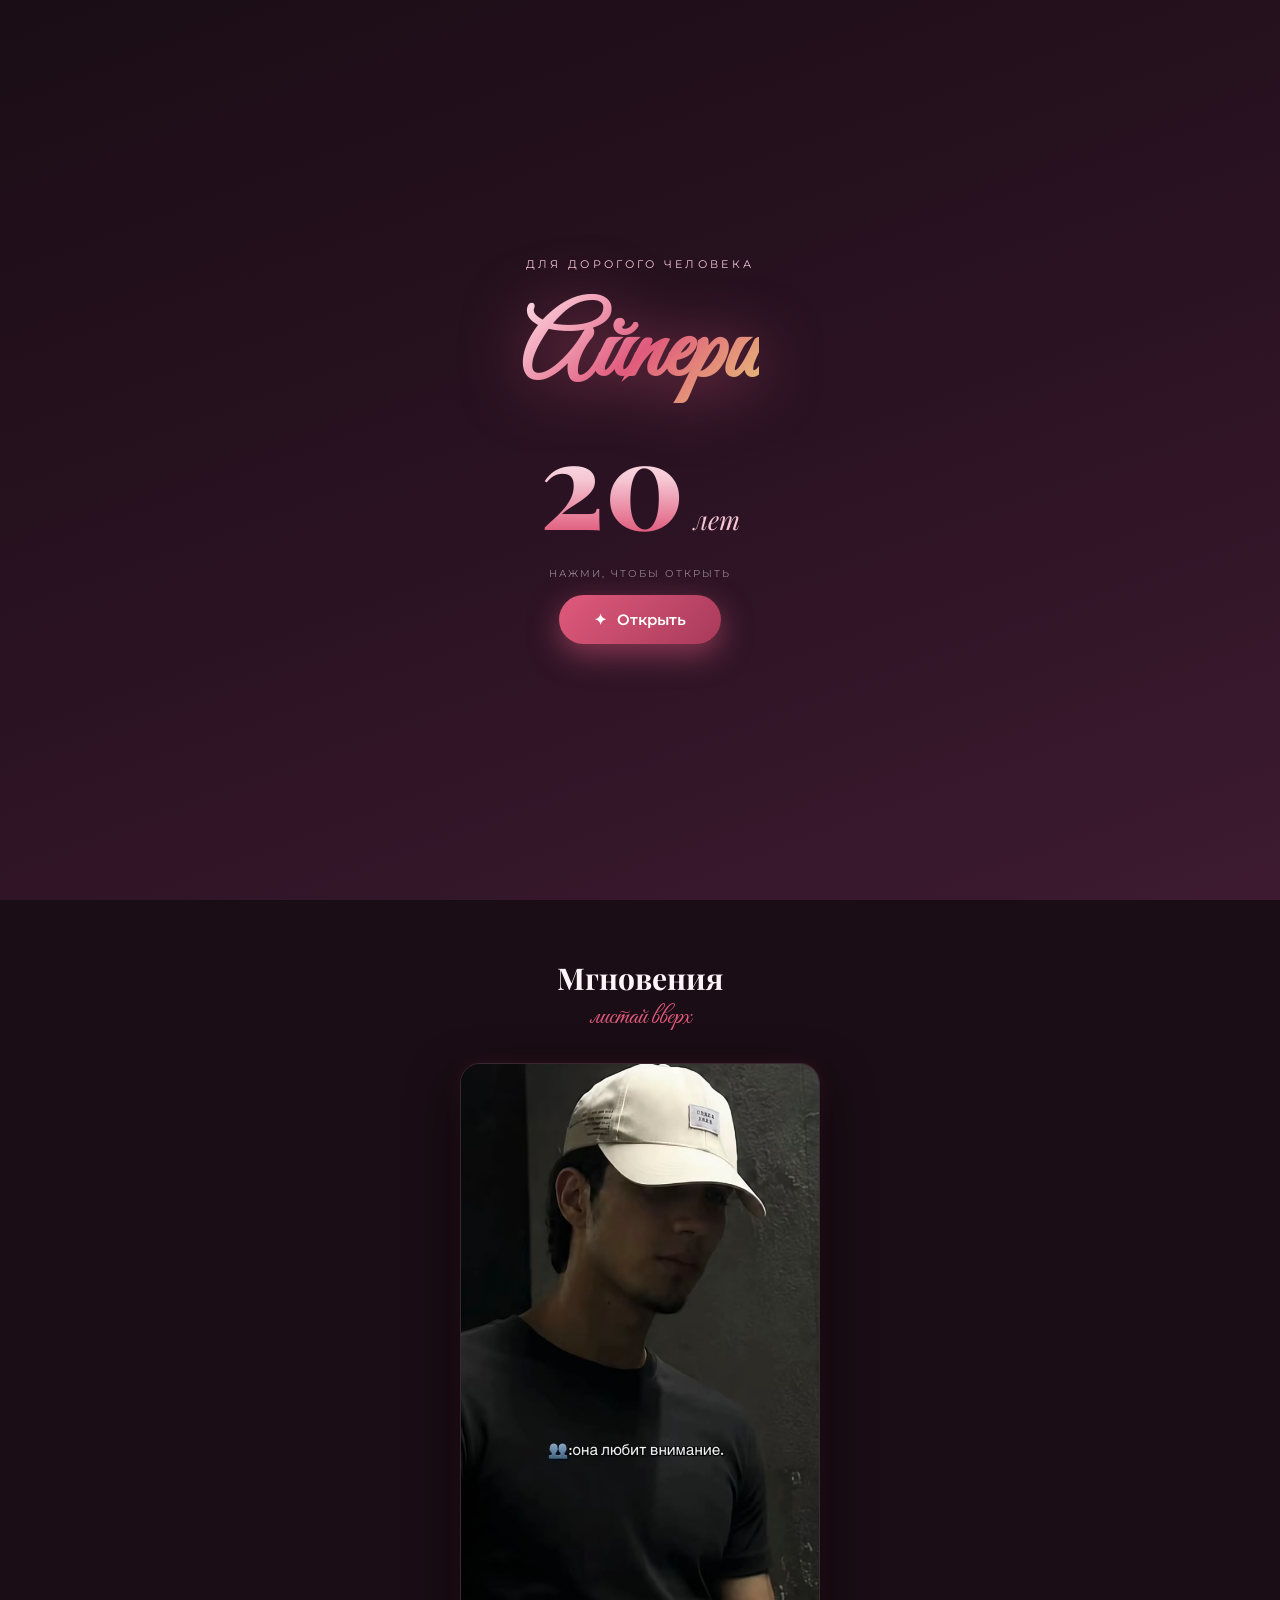
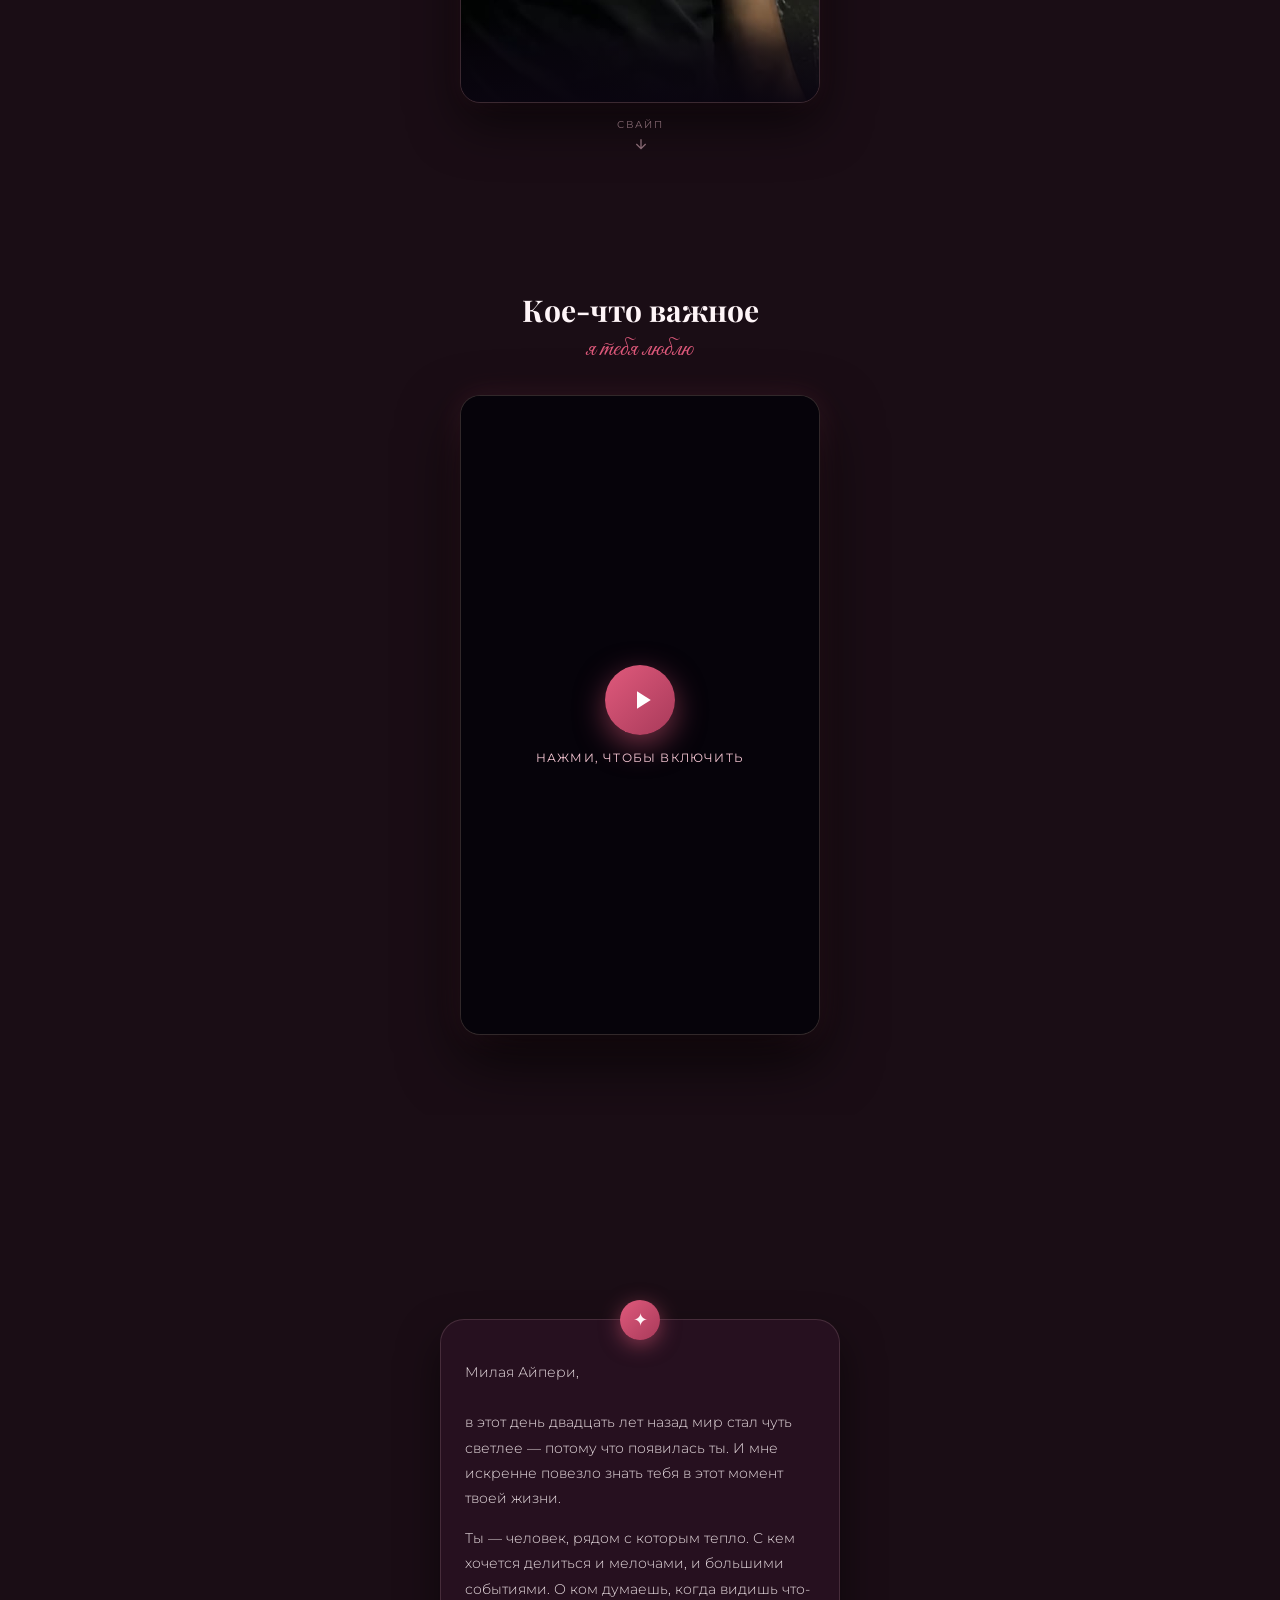
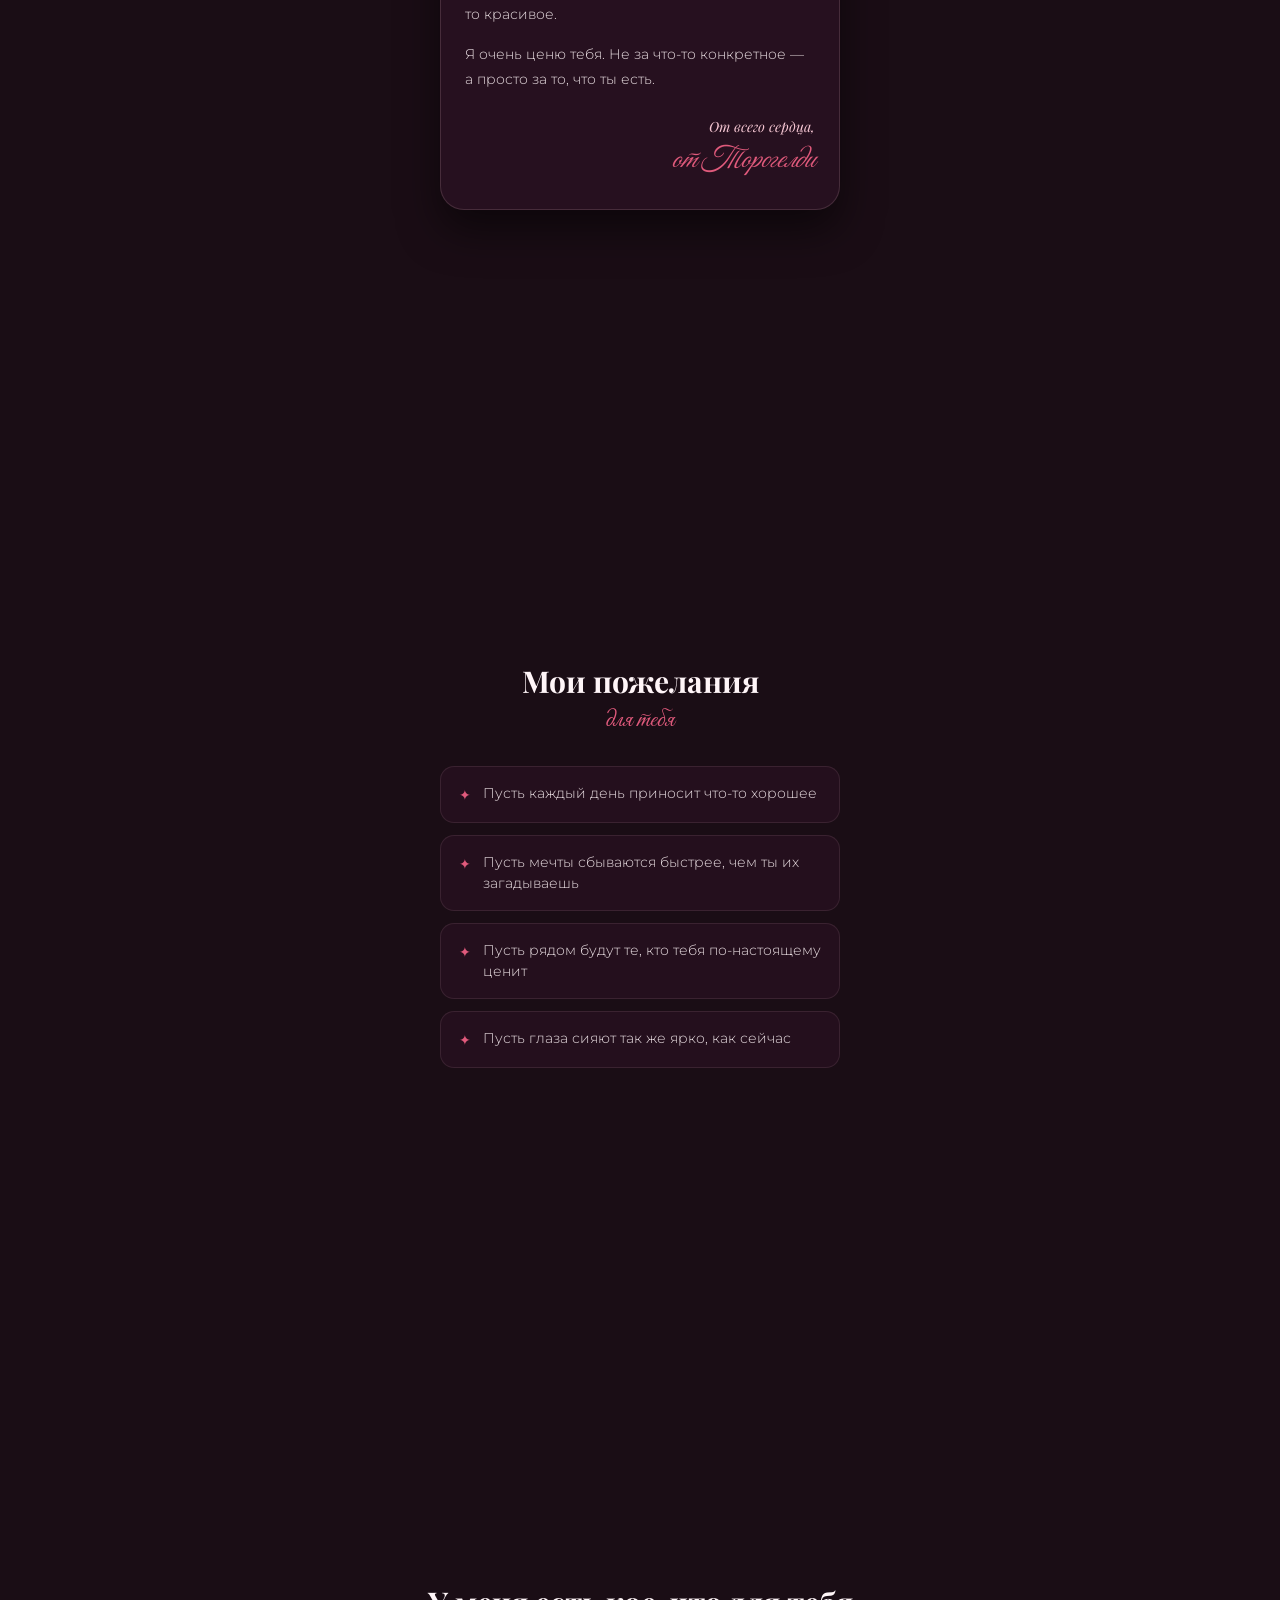
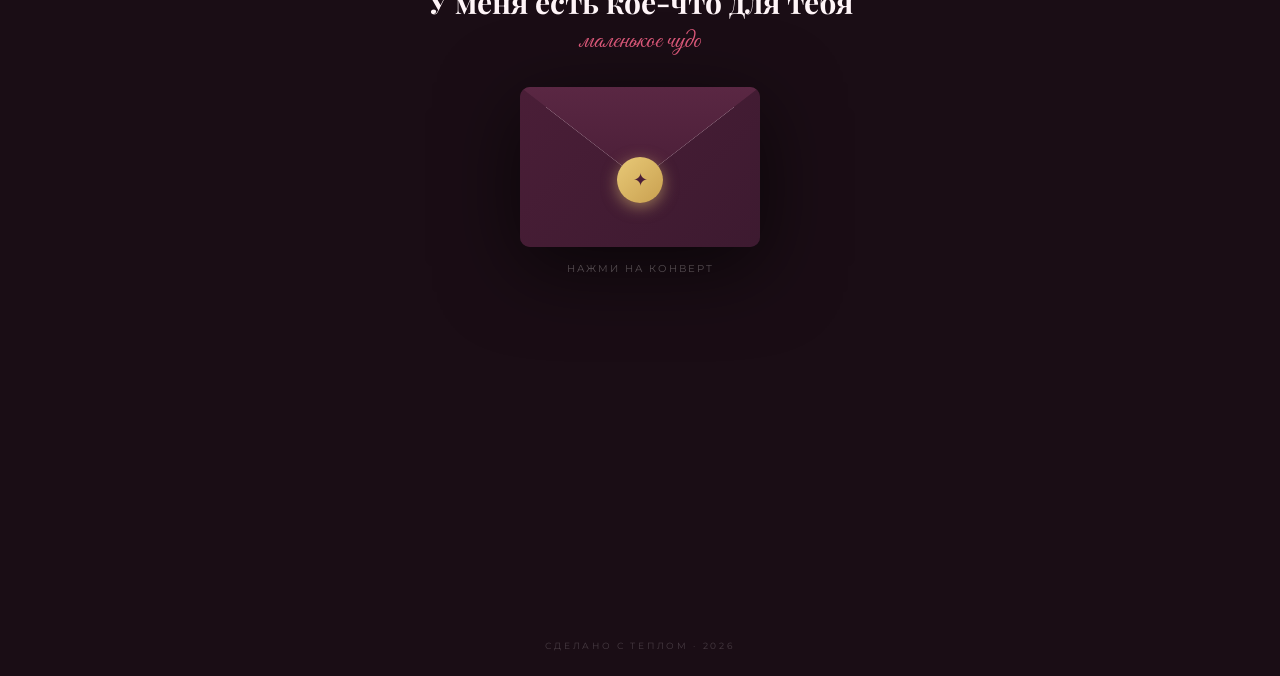
==== index.html @ 9a47009b "Fix HTML encoding issues in index.html" ====
<!DOCTYPE html>
<html lang="ru">
<head>
<meta charset="UTF-8">
<meta name="viewport" content="width=device-width, initial-scale=1.0, maximum-scale=1.0, user-scalable=no">
<meta name="theme-color" content="#1a0d15">
<title>Айпери — 20 ✦</title>
<link rel="preconnect" href="https://fonts.googleapis.com">
<link rel="preconnect" href="https://fonts.gstatic.com" crossorigin>
<link href="https://fonts.googleapis.com/css2?family=Playfair+Display:ital,wght@0,500;0,700;0,800;1,600&family=Montserrat:wght@300;400;500;600&family=Great+Vibes&display=swap" rel="stylesheet">
<link rel="stylesheet" href="style.css">
</head>
<body>

<!-- Глобальные элементы -->
<canvas id="confettiCanvas"></canvas>
<div class="flash-overlay" id="flashOverlay"></div>

<!-- ============ SPLASH (ЗАСТАВКА) ============ -->
<section class="splash-screen" id="splashScreen">
  <div class="splash-bg" id="splashBg"></div>
  <div class="splash-content">
    <p class="splash-subtitle">Для дорогого человека</p>
    <h1 class="splash-name">Айпери</h1>
    <div class="splash-age">
      <span class="splash-num">20</span>
      <span class="splash-label">лет</span>
    </div>
    <p class="splash-hint">Нажми, чтобы открыть</p>
    <button class="btn-primary" id="startBtn">
      <span class="btn-star">✦</span> Открыть
    </button>
  </div>
</section>

<!-- ============ ОСНОВНОЙ САЙТ ============ -->
<main class="main-content" id="mainContent">

  <!-- Кнопка музыки -->
  <button class="music-btn" id="musicBtn" aria-label="Музыка">
    <svg viewBox="0 0 24 24" fill="none" stroke="currentColor" stroke-width="2">
      <path d="M9 18V5l12-2v13"/><circle cx="6" cy="18" r="3"/><circle cx="18" cy="16" r="3"/>
    </svg>
  </button>

  <!-- 1. HERO -->
  <section class="section hero-section">
    <div class="hero-inner">
      <p class="eyebrow anim-reveal">Сегодня особенный день</p>
      <h1 class="hero-title anim-reveal">
        С днём рождения,<br>
        <span class="hero-name">Айпери</span>
      </h1>
      <div class="hero-age anim-reveal">
        <span class="hero-num">20</span>
        <span class="hero-sub">тебе исполняется</span>
      </div>
      <p class="hero-desc anim-reveal">
        Двадцать лет — это двадцать причин для счастья.<br>
        И я хочу, чтобы все они сбылись.
      </p>
      <div class="scroll-indicator anim-reveal">
        <span>листай вниз</span>
        <div class="scroll-line"></div>
      </div>
    </div>
  </section>

  <!-- 2. ФОТО-ЛЕНТА (10 ШТУК) -->
  <section class="section reels-section">
    <h2 class="section-title anim-reveal">Мгновения</h2>
    <p class="section-subtitle anim-reveal">листай вверх</p>

    <div class="reels-wrapper anim-reveal">
      <div class="reels-container" id="reelsContainer">
        
        <!-- 1 -->
        <div class="reel-card">
          <img src="1.jpg" alt="Момент 1" loading="lazy">
          <div class="reel-overlay"><p class="reel-text"></p></div>
        </div>
        <!-- 2 -->
        <div class="reel-card">
          <img src="2.jpg" alt="Момент 2" loading="lazy">
          <div class="reel-overlay"><p class="reel-text"></p></div>
        </div>
        <!-- 3 -->
        <div class="reel-card">
          <img src="3.jpg" alt="Момент 3" loading="lazy">
          <div class="reel-overlay"><p class="reel-text"></p></div>
        </div>
        <!-- 4 -->
        <div class="reel-card">
          <img src="4.jpg" alt="Момент 4" loading="lazy">
          <div class="reel-overlay"><p class="reel-text"></p></div>
        </div>
        <!-- 5 -->
        <div class="reel-card">
          <img src="5.jpg" alt="Момент 5" loading="lazy">
          <div class="reel-overlay"><p class="reel-text"></p></div>
        </div>
        <!-- 6 -->
        <div class="reel-card">
          <img src="6.jpg" alt="Момент 6" loading="lazy">
          <div class="reel-overlay"><p class="reel-text"></p></div>
        </div>
        <!-- 7 -->
        <div class="reel-card">
          <img src="7.jpg" alt="Момент 7" loading="lazy">
          <div class="reel-overlay"><p class="reel-text"></p></div>
        </div>
        <!-- 8 -->
        <div class="reel-card">
          <img src="8.jpg" alt="Момент 8" loading="lazy">
          <div class="reel-overlay"><p class="reel-text"></p></div>
        </div>
        <!-- 9 -->
        <div class="reel-card">
          <img src="9.jpg" alt="Момент 9" loading="lazy">
          <div class="reel-overlay"><p class="reel-text"></p></div>
        </div>
        <!-- 10 -->
        <div class="reel-card">
          <img src="10.jpg" alt="Момент 10" loading="lazy">
          <div class="reel-overlay"><p class="reel-text"></p></div>
        </div>

      </div>
    </div>
    
    <div class="swipe-hint anim-reveal">
      <span>свайп</span>
      <svg viewBox="0 0 24 24" fill="none" stroke="currentColor" stroke-width="2" width="16" height="16">
        <path d="M12 5v14M19 12l-7 7-7-7"/>
      </svg>
    </div>
  </section>

  <!-- 3. ВИДЕО "Я ТЕБЯ ЛЮБЛЮ" -->
  <section class="section video-section">
    <h2 class="section-title anim-reveal">Кое-что важное</h2>
    <p class="section-subtitle anim-reveal">я тебя люблю</p>

    <div class="video-wrapper anim-reveal">
      <!-- Закинь видео в папку video/love.mp4, а превью в video/poster.jpg -->
      <video id="loveVideo" class="love-video" src="yes.mp4" poster="video/poster.jpg" playsinline webkit-playsinline preload="metadata"></video>
      
      <div class="video-overlay" id="videoOverlay">
        <div class="play-btn">
          <svg viewBox="0 0 24 24" fill="currentColor"><path d="M8 5v14l11-7z"/></svg>
        </div>
        <p>нажми, чтобы включить</p>
      </div>
    </div>
  </section>

  <!-- 4. ПИСЬМО -->
  <section class="section letter-section">
    <div class="letter-card anim-reveal">
      <div class="letter-icon">✦</div>
      <p class="letter-text">
        Милая Айпери,<br><br>
        в этот день двадцать лет назад мир стал чуть светлее — потому что появилась ты.
        И мне искренне повезло знать тебя в этот момент твоей жизни.
      </p>
      <p class="letter-text">
        Ты — человек, рядом с которым тепло. С кем хочется делиться и мелочами,
        и большими событиями. О ком думаешь, когда видишь что-то красивое.
      </p>
      <p class="letter-text">
        Я очень ценю тебя. Не за что-то конкретное — а просто за то, что ты есть.
      </p>
      <p class="letter-sign">От всего сердца,<br><span class="signature">от Торогелди</span></p>
    </div>
  </section>

  <!-- 5. ПОЖЕЛАНИЯ -->
  <section class="section wishes-section">
    <h2 class="section-title anim-reveal">Мои пожелания</h2>
    <p class="section-subtitle anim-reveal">для тебя</p>

    <ul class="wish-list">
      <li class="wish-item anim-reveal"><span>✦</span> Пусть каждый день приносит что-то хорошее</li>
      <li class="wish-item anim-reveal"><span>✦</span> Пусть мечты сбываются быстрее, чем ты их загадываешь</li>
      <li class="wish-item anim-reveal"><span>✦</span> Пусть рядом будут те, кто тебя по-настоящему ценит</li>
      <li class="wish-item anim-reveal"><span>✦</span> Пусть глаза сияют так же ярко, как сейчас</li>
    </ul>
  </section>

  <!-- 6. КОНВЕРТ И QR -->
  <section class="section envelope-section">
    <h2 class="section-title anim-reveal">У меня есть кое-что для тебя</h2>
    <p class="section-subtitle anim-reveal">маленькое чудо</p>

    <div class="envelope-wrap">
      <div class="envelope anim-reveal" id="envelope">
        <div class="env-back"></div>
        <div class="env-letter"></div>
        <div class="env-front"></div>
        <div class="env-flap"></div>
        <div class="env-seal">✦</div>
      </div>
      <p class="env-hint" id="envHint">нажми на конверт</p>

      <div class="qr-card" id="qrCard">
        <div class="qr-frame">
          <img src="IMG-20261020-WA0033.jpg" alt="QR" class="qr-img" id="qrImg">
          <div class="qr-fallback" id="qrFallback"></div>
        </div>
        <p class="qr-caption">наведи камеру телефона</p>
      </div>

      <button class="btn-magic" id="magicBtn">а теперь чудо ✨</button>
    </div>
  </section>

  <footer class="footer">
    <p>Сделано с теплом · 2026</p>
  </footer>
</main>

<!-- ============ ЭКРАН ЧУДА (MIRACLE) ============ -->
<div class="miracle-screen" id="miracleScreen">
  <div class="miracle-stars" id="miracleStars"></div>
  
  <div class="miracle-wish" id="miracleWish">
    <div class="wish-star">✦</div>
    <p class="wish-title">Загадай желание</p>
    <p class="wish-sub">Оно обязательно сбудется</p>
  </div>

  <div class="miracle-msg" id="miracleMsg">
    <div class="msg-content" id="msgContent"></div>
    <button class="btn-close-miracle" id="closeMiracleBtn">закрыть ✦</button>
  </div>
</div>

<script src="script.js"></script>
</body>
</html>
---- style.css ----
/* ==========================================
   БАЗА
   ========================================== */
* { margin: 0; padding: 0; box-sizing: border-box; -webkit-tap-highlight-color: transparent; }

:root {
  --rose: #e05a7c;
  --rose-deep: #a83a5a;
  --blush: #f5c6d3;
  --gold: #e8c977;
  --cream: #fff5f8;
  --dark: #1a0d15;
  --dark-2: #2a1222;
  --dark-3: #3d1a30;
}

html { scroll-behavior: smooth; }

body {
  font-family: 'Montserrat', sans-serif;
  background: var(--dark);
  color: var(--cream);
  overflow-x: hidden;
  min-height: 100dvh;
  -webkit-font-smoothing: antialiased;
}

/* Canvas конфетти и Вспышка */
#confettiCanvas { position: fixed; inset: 0; pointer-events: none; z-index: 9999; }
.flash-overlay {
  position: fixed; inset: 0; background: #fff; pointer-events: none;
  z-index: 8999; opacity: 0;
}
.flash-overlay.flash-active { animation: flashAnim 0.8s ease-out; }
@keyframes flashAnim { 0% { opacity: 0; } 10% { opacity: 0.9; } 100% { opacity: 0; } }

/* ==========================================
   SPLASH SCREEN
   ========================================== */
.splash-screen {
  position: fixed; inset: 0; z-index: 9000;
  display: flex; align-items: center; justify-content: center;
  background: linear-gradient(160deg, #1a0d15 0%, #2a1222 50%, #3d1a30 100%);
  transition: opacity 0.8s ease, visibility 0.8s ease;
}
.splash-screen.hidden { opacity: 0; visibility: hidden; pointer-events: none; }

.splash-bg { position: absolute; inset: 0; overflow: hidden; }
.splash-bg span {
  position: absolute; bottom: -50px; color: rgba(224,90,124,0.4);
  animation: floatUp linear infinite; will-change: transform;
}
@keyframes floatUp {
  0% { transform: translate3d(0,0,0) rotate(0deg); opacity: 0; }
  10% { opacity: 0.8; }
  100% { transform: translate3d(0,-110vh,0) rotate(360deg); opacity: 0; }
}

.splash-content { position: relative; z-index: 2; text-align: center; padding: 30px; }
.splash-subtitle { font-size: 11px; letter-spacing: 0.3em; text-transform: uppercase; color: var(--blush); margin-bottom: 20px; }
.splash-name {
  font-family: 'Great Vibes', cursive; font-size: clamp(64px, 20vw, 100px);
  background: linear-gradient(135deg, #ffe0ea, #e05a7c, #e8c977);
  -webkit-background-clip: text; background-clip: text; color: transparent;
  filter: drop-shadow(0 6px 30px rgba(224,90,124,0.5)); margin-bottom: 10px;
}
.splash-age { display: flex; align-items: baseline; justify-content: center; gap: 10px; margin-bottom: 30px; }
.splash-num {
  font-family: 'Playfair Display', serif; font-weight: 800; font-size: clamp(80px, 25vw, 120px); line-height: 0.9;
  background: linear-gradient(180deg, #fff, #f5c6d3, #e05a7c);
  -webkit-background-clip: text; background-clip: text; color: transparent;
}
.splash-label { font-family: 'Playfair Display', serif; font-style: italic; font-size: 26px; color: var(--blush); }
.splash-hint { font-size: 10px; letter-spacing: 0.2em; text-transform: uppercase; color: rgba(255,245,248,0.5); margin-bottom: 15px; }

.btn-primary {
  display: inline-flex; align-items: center; gap: 10px;
  padding: 15px 35px; border: none; border-radius: 50px;
  background: linear-gradient(135deg, #e05a7c, #a83a5a);
  color: white; font-family: inherit; font-size: 15px; font-weight: 600;
  cursor: pointer; box-shadow: 0 10px 30px rgba(224,90,124,0.5);
  transition: transform 0.2s;
}
.btn-primary:active { transform: scale(0.95); }
.btn-star { animation: spin 4s linear infinite; display: inline-block; }
@keyframes spin { to { transform: rotate(360deg); } }

/* ==========================================
   ОСНОВНОЙ САЙТ
   ========================================== */
.main-content {
  background: radial-gradient(circle at 0% 0%, rgba(224,90,124,0.15), transparent 50%),
              radial-gradient(circle at 100% 100%, rgba(232,201,119,0.1), transparent 50%),
              linear-gradient(180deg, #1a0d15 0%, #2a1222 40%, #1a0d15 100%);
  background-attachment: fixed;
}

.music-btn {
  position: fixed; top: 20px; right: 20px; width: 44px; height: 44px;
  border-radius: 50%; border: 1px solid rgba(245,198,211,0.3);
  background: rgba(42,18,34,0.85); color: var(--blush);
  display: flex; align-items: center; justify-content: center;
  z-index: 100; cursor: pointer; transition: all 0.3s;
}
.music-btn svg { width: 18px; height: 18px; }
.music-btn.playing { color: var(--rose); border-color: var(--rose); box-shadow: 0 0 15px rgba(224,90,124,0.4); }
.music-btn.playing svg { animation: spin 3s linear infinite; }

.section {
  padding: 80px 24px; min-height: 100dvh;
  display: flex; flex-direction: column; justify-content: center;
  position: relative; overflow: hidden;
}

.section-title { font-family: 'Playfair Display', serif; font-size: 30px; text-align: center; margin-bottom: 5px; line-height: 1.2; }
.section-subtitle { font-family: 'Great Vibes', cursive; font-size: 26px; color: var(--rose); text-align: center; margin-bottom: 30px; }

/* ==========================================
   1. HERO
   ========================================== */
.hero-section { align-items: center; text-align: center; }
.hero-inner { width: 100%; max-width: 400px; }
.eyebrow { font-size: 10px; letter-spacing: 0.4em; text-transform: uppercase; color: var(--gold); margin-bottom: 20px; }
.hero-title { font-family: 'Playfair Display', serif; font-size: 28px; font-weight: 500; margin-bottom: 25px; line-height: 1.3; }
.hero-name {
  font-family: 'Great Vibes', cursive; font-size: 68px; font-weight: 400;
  background: linear-gradient(135deg, #ffe0ea, #e05a7c, #e8c977);
  -webkit-background-clip: text; background-clip: text; color: transparent;
  display: inline-block; margin-top: 5px;
}
.hero-age { display: flex; flex-direction: column; align-items: center; margin-bottom: 30px; }
.hero-num {
  font-family: 'Playfair Display', serif; font-weight: 800; font-size: 130px; line-height: 0.8;
  background: linear-gradient(180deg, #fff, #f5c6d3, #e05a7c);
  -webkit-background-clip: text; background-clip: text; color: transparent;
  letter-spacing: -5px; animation: glowPulse 3s infinite;
}
@keyframes glowPulse {
  0%, 100% { filter: drop-shadow(0 0 15px rgba(224,90,124,0.3)); }
  50% { filter: drop-shadow(0 0 30px rgba(224,90,124,0.6)); }
}
.hero-sub { font-family: 'Playfair Display', serif; font-style: italic; font-size: 18px; color: var(--blush); margin-top: -5px; }
.hero-desc { font-size: 14px; line-height: 1.8; color: rgba(255,245,248,0.8); margin-bottom: 40px; font-weight: 300; }
.scroll-indicator { display: flex; flex-direction: column; align-items: center; gap: 10px; font-size: 10px; letter-spacing: 0.2em; text-transform: uppercase; color: rgba(255,245,248,0.4); }
.scroll-line { width: 1px; height: 40px; background: linear-gradient(180deg, var(--rose), transparent); animation: scrollAnim 2s infinite; }
@keyframes scrollAnim { 0% { transform: scaleY(0); transform-origin: top; } 50% { transform: scaleY(1); transform-origin: top; } 51% { transform: scaleY(1); transform-origin: bottom; } 100% { transform: scaleY(0); transform-origin: bottom; } }

/* ==========================================
   2. REELS (ФОТО-ЛЕНТА 9:16)
   ========================================== */
.reels-section { padding: 60px 16px; align-items: center; }
.reels-wrapper {
  width: 100%; 
  max-width: 360px; 
  aspect-ratio: 9 / 16; /* Идеальные пропорции для твоих фото */
  max-height: 75dvh;
  border-radius: 20px; 
  overflow: hidden; 
  box-shadow: 0 20px 50px rgba(0,0,0,0.6), 0 0 20px rgba(224,90,124,0.1);
  border: 1px solid rgba(245,198,211,0.15); 
  position: relative;
}
.reels-container {
  width: 100%; height: 100%; overflow-y: scroll;
  scroll-snap-type: y mandatory; scroll-behavior: smooth;
  -ms-overflow-style: none; scrollbar-width: none;
  overscroll-behavior: contain; 
  background: #000;
}
.reels-container::-webkit-scrollbar { display: none; }

.reel-card {
  width: 100%; height: 100%; scroll-snap-align: start;
  position: relative; background: #1a0d15;
}
.reel-card img { width: 100%; height: 100%; object-fit: cover; display: block; transition: transform 8s ease-out; }
.reel-card.active img { transform: scale(1.1); }

.reel-overlay {
  position: absolute; bottom: 0; left: 0; right: 0;
  padding: 60px 20px 25px;
  background: linear-gradient(to top, rgba(10,5,16,0.95) 0%, rgba(10,5,16,0.6) 60%, transparent 100%);
  pointer-events: none;
}
.reel-text { font-size: 15px; font-weight: 500; line-height: 1.4; text-shadow: 0 2px 6px rgba(0,0,0,0.8); }

/* Заглушка, если фото не загрузилось */
.reel-card.no-img::before {
  content: '✦\A Фото появится здесь';
  white-space: pre; display: flex; align-items: center; justify-content: center;
  text-align: center; font-family: 'Great Vibes', cursive; font-size: 24px;
  color: var(--rose); width: 100%; height: 100%;
  background: linear-gradient(135deg, var(--dark-2), var(--dark-3));
}

.swipe-hint { margin-top: 15px; display: flex; flex-direction: column; align-items: center; gap: 5px; font-size: 10px; letter-spacing: 0.2em; text-transform: uppercase; color: rgba(245,198,211,0.5); animation: bounceHint 2s infinite; }
@keyframes bounceHint { 0%, 100% { transform: translateY(0); opacity: 0.5; } 50% { transform: translateY(6px); opacity: 1; } }

/* ==========================================
   3. ВИДЕО "Я ТЕБЯ ЛЮБЛЮ"
   ========================================== */
.video-section { align-items: center; text-align: center; }
.video-wrapper {
  position: relative;
  width: 100%; 
  max-width: 360px;
  aspect-ratio: 9 / 16;
  max-height: 75dvh;
  border-radius: 20px;
  overflow: hidden;
  background: #000;
  border: 1px solid rgba(245,198,211,0.2);
  box-shadow: 0 25px 60px rgba(0,0,0,0.7), 0 0 30px rgba(224,90,124,0.15);
  margin: 0 auto;
}
.love-video {
  width: 100%; height: 100%; object-fit: cover; display: block;
}
.video-overlay {
  position: absolute; inset: 0;
  background: rgba(10,5,16,0.65);
  display: flex; flex-direction: column; align-items: center; justify-content: center; gap: 15px;
  cursor: pointer; transition: opacity 0.4s ease;
}
.video-overlay.hidden { opacity: 0; pointer-events: none; }
.play-btn {
  width: 70px; height: 70px; border-radius: 50%;
  background: linear-gradient(135deg, #e05a7c, #a83a5a);
  display: flex; align-items: center; justify-content: center;
  color: white; box-shadow: 0 10px 30px rgba(224,90,124,0.5);
  animation: pulsePlay 2s infinite;
}
.play-btn svg { width: 30px; height: 30px; margin-left: 4px; }
@keyframes pulsePlay {
  0%, 100% { transform: scale(1); }
  50% { transform: scale(1.1); }
}
.video-overlay p {
  font-size: 12px; letter-spacing: 0.1em; text-transform: uppercase; color: var(--blush);
}

/* ==========================================
   4. ПИСЬМО
   ========================================== */
.letter-section { padding: 60px 20px; }
.letter-card {
  background: rgba(42,18,34,0.85); border: 1px solid rgba(245,198,211,0.15);
  border-radius: 24px; padding: 40px 24px 30px; position: relative;
  max-width: 400px; margin: 0 auto; box-shadow: 0 20px 40px rgba(0,0,0,0.5);
}
.letter-icon {
  position: absolute; top: -20px; left: 50%; transform: translateX(-50%);
  width: 40px; height: 40px; background: linear-gradient(135deg, var(--rose), var(--rose-deep));
  border-radius: 50%; display: flex; align-items: center; justify-content: center;
  font-size: 18px; box-shadow: 0 5px 20px rgba(224,90,124,0.5);
}
.letter-text { font-size: 14px; line-height: 1.8; color: rgba(255,245,248,0.9); margin-bottom: 15px; font-weight: 300; }
.letter-sign { font-family: 'Playfair Display', serif; font-style: italic; color: var(--blush); margin-top: 25px; text-align: right; font-size: 14px; }
.signature { font-family: 'Great Vibes', cursive; font-size: 30px; color: var(--rose); display: inline-block; margin-top: 5px; }

/* ==========================================
   5. ПОЖЕЛАНИЯ
   ========================================== */
.wishes-section { align-items: center; }
.wish-list { list-style: none; max-width: 400px; width: 100%; display: flex; flex-direction: column; gap: 12px; margin: 0 auto; }
.wish-item {
  display: flex; align-items: flex-start; gap: 12px; padding: 16px 18px;
  background: rgba(42,18,34,0.7); border: 1px solid rgba(245,198,211,0.1);
  border-radius: 14px; font-size: 14px; line-height: 1.5; color: rgba(255,245,248,0.9); font-weight: 300;
}
.wish-item span { color: var(--rose); font-size: 14px; margin-top: 2px; }

/* ==========================================
   6. КОНВЕРТ И QR
   ========================================== */
.envelope-section { align-items: center; text-align: center; }
.envelope-wrap { display: flex; flex-direction: column; align-items: center; width: 100%; position: relative; }

/* Конверт */
.envelope {
  width: 240px; height: 160px; position: relative; cursor: pointer;
  perspective: 800px; animation: envFloat 3s infinite;
  filter: drop-shadow(0 20px 40px rgba(0,0,0,0.6)); will-change: transform;
}
@keyframes envFloat { 0%, 100% { transform: translate3d(0,0,0); } 50% { transform: translate3d(0,-8px,0); } }
.env-back { position: absolute; inset: 0; background: linear-gradient(135deg, var(--dark-3), var(--dark-2)); border-radius: 10px; }
.env-letter {
  position: absolute; top: 20px; left: 12px; right: 12px; bottom: 12px;
  background: #fff5f8; border-radius: 4px; z-index: 1; transition: transform 0.6s cubic-bezier(0.34, 1.56, 0.64, 1) 0.3s;
}
.env-front {
  position: absolute; inset: 0; background: linear-gradient(135deg, #4a1e37, #3d1a30);
  border-radius: 10px; clip-path: polygon(0 0, 50% 58%, 100% 0, 100% 100%, 0 100%); z-index: 2;
}
.env-flap {
  position: absolute; top: 0; left: 0; right: 0; height: 58%; background: linear-gradient(180deg, #5a2743, #4a1e37);
  clip-path: polygon(0 0, 100% 0, 50% 100%); transform-origin: top center;
  transition: transform 0.7s ease; z-index: 3; border-radius: 10px 10px 0 0;
}
.env-seal {
  position: absolute; top: 58%; left: 50%; transform: translate(-50%, -50%);
  width: 46px; height: 46px; background: linear-gradient(135deg, var(--gold), #c9a050);
  border-radius: 50%; z-index: 4; display: flex; align-items: center; justify-content: center;
  color: #4a1e37; font-size: 18px; box-shadow: 0 4px 15px rgba(232,201,119,0.5); transition: all 0.4s;
}

.envelope.opened .env-flap { transform: rotateX(-180deg); }
.envelope.opened .env-seal { opacity: 0; transform: translate(-50%, -50%) scale(0.3); }
.envelope.opened .env-letter { transform: translateY(-40px); }
.envelope.shake { animation: envShake 0.5s ease; }
@keyframes envShake { 0%, 100% { transform: translate3d(0,0,0) rotate(0deg); } 25% { transform: translate3d(-5px,0,0) rotate(-3deg); } 75% { transform: translate3d(5px,0,0) rotate(3deg); } }
.envelope.fade-out { opacity: 0; transform: scale(0.5) translateY(-30px); transition: all 0.6s ease; pointer-events: none; }

.env-hint { font-size: 10px; letter-spacing: 0.2em; text-transform: uppercase; color: rgba(255,245,248,0.4); margin-top: 15px; animation: pulseText 2s infinite; transition: opacity 0.3s; }
.env-hint.hidden { opacity: 0; }
@keyframes pulseText { 0%, 100% { opacity: 0.4; } 50% { opacity: 0.9; } }

/* QR Карточка */
.qr-card {
  display: flex; flex-direction: column; align-items: center; gap: 10px;
  padding: 20px; background: rgba(42,18,34,0.95); border: 1px solid rgba(245,198,211,0.2);
  border-radius: 20px; box-shadow: 0 20px 50px rgba(0,0,0,0.6);
  opacity: 0; transform: translateY(20px) scale(0.9); transition: all 0.6s cubic-bezier(0.34,1.56,0.64,1); pointer-events: none;
  position: absolute; top: 0; left: 50%; margin-left: -130px; width: 260px;
}
.qr-card.show { opacity: 1; transform: translateY(0) scale(1); pointer-events: auto; }
.qr-frame { width: 160px; height: 160px; background: #fff; padding: 10px; border-radius: 12px; position: relative; overflow: hidden; }
.qr-frame::before {
  content: ''; position: absolute; inset: 0;
  background: linear-gradient(105deg, transparent 30%, rgba(255,255,255,0.8) 50%, transparent 70%);
  background-size: 200% auto; animation: shine 3s infinite; z-index: 2; pointer-events: none;
}
@keyframes shine { 0%, 100% { background-position: -100% 0; } 50% { background-position: 200% 0; } }
.qr-img { width: 100%; height: 100%; object-fit: contain; display: block; }
.qr-fallback { display: none; width: 100%; height: 100%; background: repeating-linear-gradient(45deg, #eee, #eee 5px, #fff 5px, #fff 10px); }
.qr-caption { font-size: 10px; letter-spacing: 0.1em; text-transform: uppercase; color: var(--blush); margin-top: 5px; }

/* Кнопка Чуда */
.btn-magic {
  margin-top: 25px; padding: 14px 30px; border: 1px solid rgba(232,201,119,0.5); border-radius: 50px;
  background: rgba(232,201,119,0.1); color: var(--gold); font-family: inherit; font-size: 13px;
  letter-spacing: 0.05em; font-weight: 500; cursor: pointer; transition: all 0.3s;
  opacity: 0; transform: translateY(10px); pointer-events: none; box-shadow: 0 0 20px rgba(232,201,119,0.2);
}
.btn-magic.show { opacity: 1; transform: translateY(0); pointer-events: auto; }
.btn-magic:active { transform: scale(0.95); background: rgba(232,201,119,0.2); }

/* ==========================================
   FOOTER
   ========================================== */
.footer { padding: 25px; text-align: center; font-size: 9px; letter-spacing: 0.3em; text-transform: uppercase; color: rgba(255,245,248,0.2); }

/* ==========================================
   АНИМАЦИИ ПОЯВЛЕНИЯ (REVEAL)
   ========================================== */
.anim-reveal { opacity: 0; transform: translate3d(0, 25px, 0); transition: opacity 0.8s ease, transform 0.8s ease; will-change: opacity, transform; }
.anim-reveal.in { opacity: 1; transform: translate3d(0,0,0); }

/* ==========================================
   ЭКРАН ЧУДА (MIRACLE)
   ========================================== */
.miracle-screen {
  position: fixed; inset: 0; z-index: 9500;
  background: radial-gradient(circle at 50% 40%, rgba(80,30,60,0.9), transparent 60%), linear-gradient(180deg, #0a0510, #1a0d15);
  opacity: 0; visibility: hidden; transition: opacity 1s ease, visibility 1s ease;
  display: flex; align-items: center; justify-content: center;
}
.miracle-screen.active { opacity: 1; visibility: visible; }
.miracle-stars { position: absolute; inset: 0; pointer-events: none; overflow: hidden; }
.m-star { position: absolute; background: #fff; border-radius: 50%; box-shadow: 0 0 5px #fff; animation: twinkle infinite ease-in-out; will-change: opacity, transform; }
@keyframes twinkle { 0%, 100% { opacity: 0.1; transform: scale(0.6); } 50% { opacity: 1; transform: scale(1.1); } }

/* Звезда */
.miracle-wish {
  display: flex; flex-direction: column; align-items: center; gap: 15px; text-align: center; padding: 0 20px;
  opacity: 0; transform: scale(0.8); transition: all 0.8s cubic-bezier(0.34,1.56,0.64,1); position: absolute;
}
.miracle-wish.show { opacity: 1; transform: scale(1); }
.miracle-wish.hide { opacity: 0; transform: scale(1.3); transition: all 0.5s ease; }
.wish-star { font-size: 60px; color: #fff; text-shadow: 0 0 20px #fff, 0 0 50px var(--gold); animation: pulseStar 2s infinite; }
@keyframes pulseStar { 0%, 100% { transform: scale(1) rotate(0deg); } 50% { transform: scale(1.1) rotate(45deg); } }
.wish-title { font-family: 'Playfair Display', serif; font-size: 20px; color: #fff; }
.wish-sub { font-family: 'Great Vibes', cursive; font-size: 22px; color: var(--gold); }

/* Текст послания */
.miracle-msg {
  position: absolute; max-width: 340px; width: 100%; padding: 0 20px; text-align: center;
  opacity: 0; visibility: hidden; transition: all 1s ease; display: flex; flex-direction: column; align-items: center;
}
.miracle-msg.show { opacity: 1; visibility: visible; }
.msg-content { display: flex; flex-direction: column; gap: 8px; margin-bottom: 30px; }
.msg-line { font-size: 15px; line-height: 1.6; color: rgba(255,245,248,0.9); font-weight: 300; opacity: 0; transform: translateY(10px); animation: lineIn 0.8s ease forwards; }
.msg-line.space { height: 6px; }
.msg-line.greeting { font-family: 'Playfair Display', serif; font-style: italic; font-size: 18px; color: var(--blush); }
.msg-line.emph { color: #fff; font-weight: 400; text-shadow: 0 0 15px rgba(232,201,119,0.5); }
@keyframes lineIn { to { opacity: 1; transform: translateY(0); } }

.btn-close-miracle {
  padding: 12px 25px; border: 1px solid var(--gold); border-radius: 50px; background: transparent;
  color: var(--gold); font-family: inherit; font-size: 11px; letter-spacing: 0.15em; text-transform: uppercase;
  cursor: pointer; transition: all 0.3s; opacity: 0; animation: lineIn 0.8s ease 3s forwards;
}
.btn-close-miracle:active { background: rgba(232,201,119,0.2); }

/* ==========================================
   АДАПТИВ
   ========================================== */
@media (max-height: 700px) {
  .section { padding: 50px 20px; }
  .hero-num { font-size: 100px; }
  .reels-wrapper, .video-wrapper { max-height: 65dvh; }
  .splash-name { font-size: 60px; }
  .splash-num { font-size: 80px; }
}

@media (prefers-reduced-motion: reduce) {
  *, *::before, *::after { animation-duration: 0.01ms !important; transition-duration: 0.01ms !important; }
   }
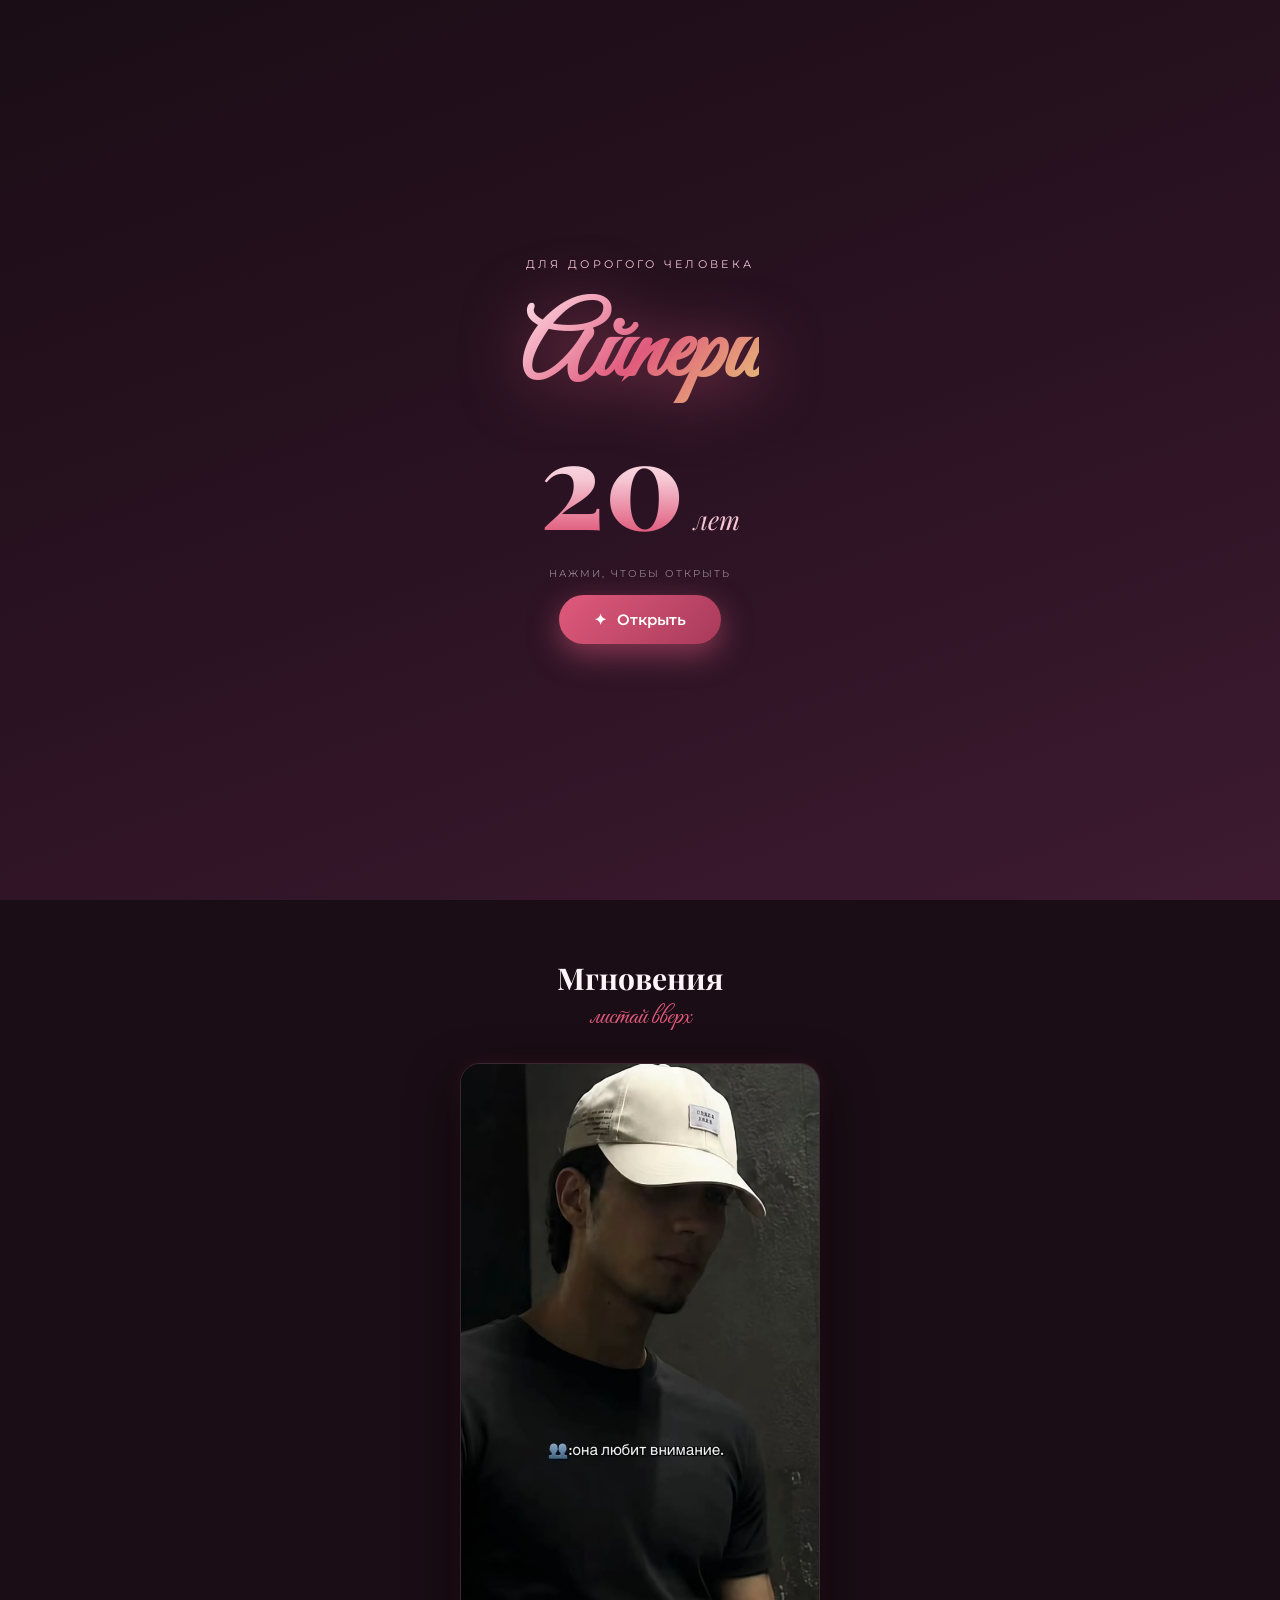
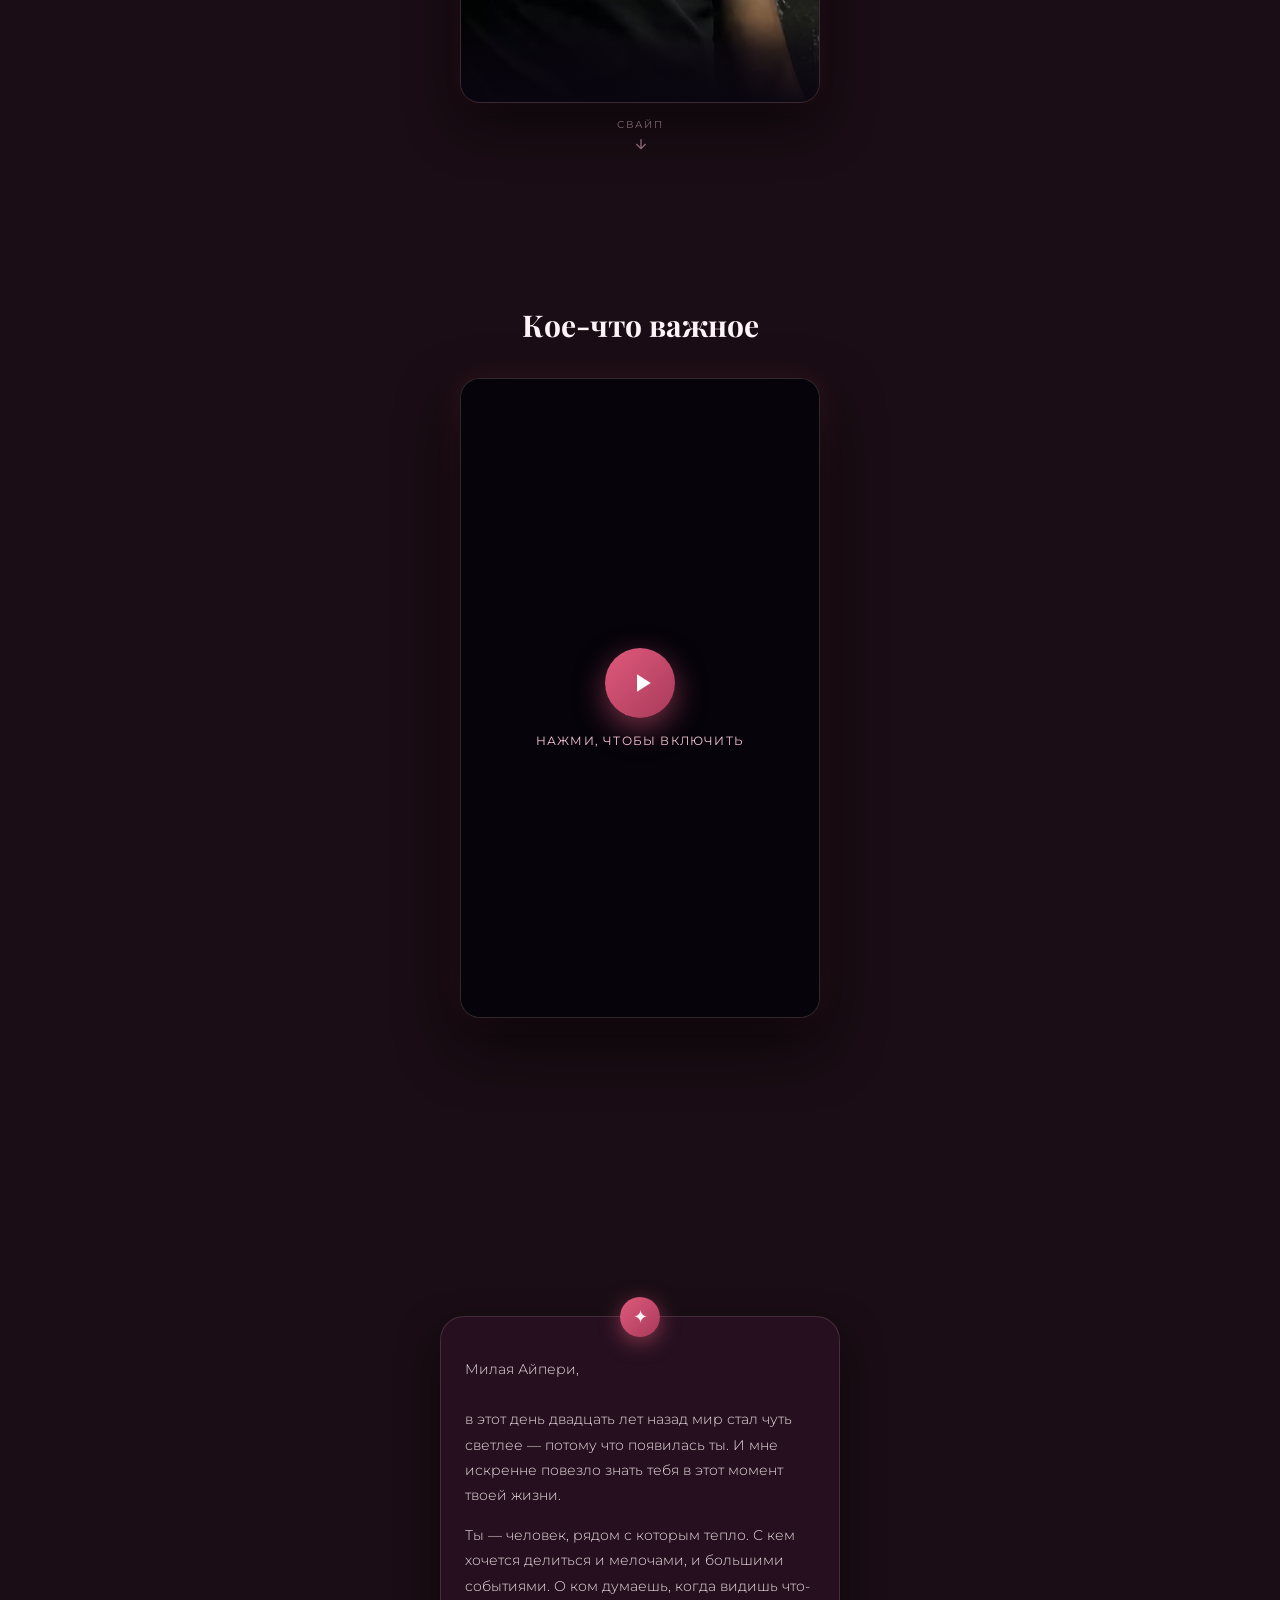
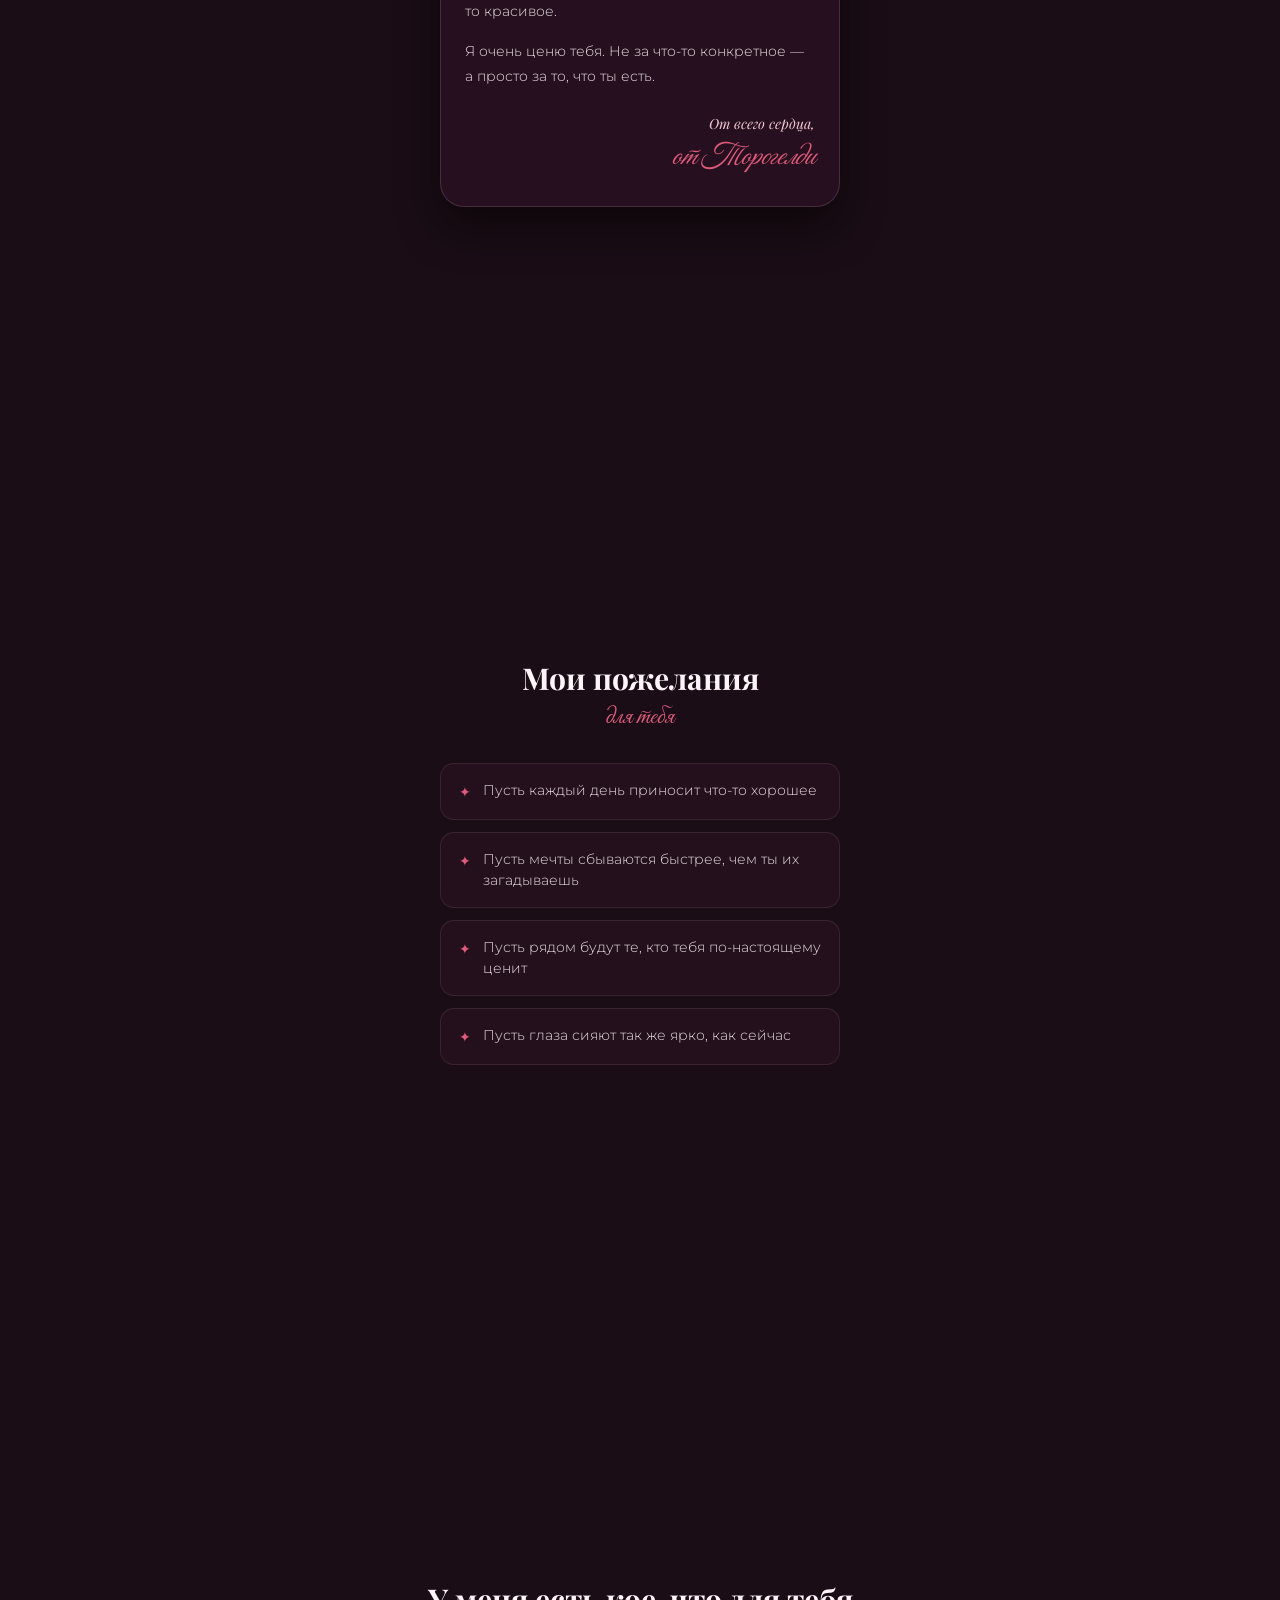
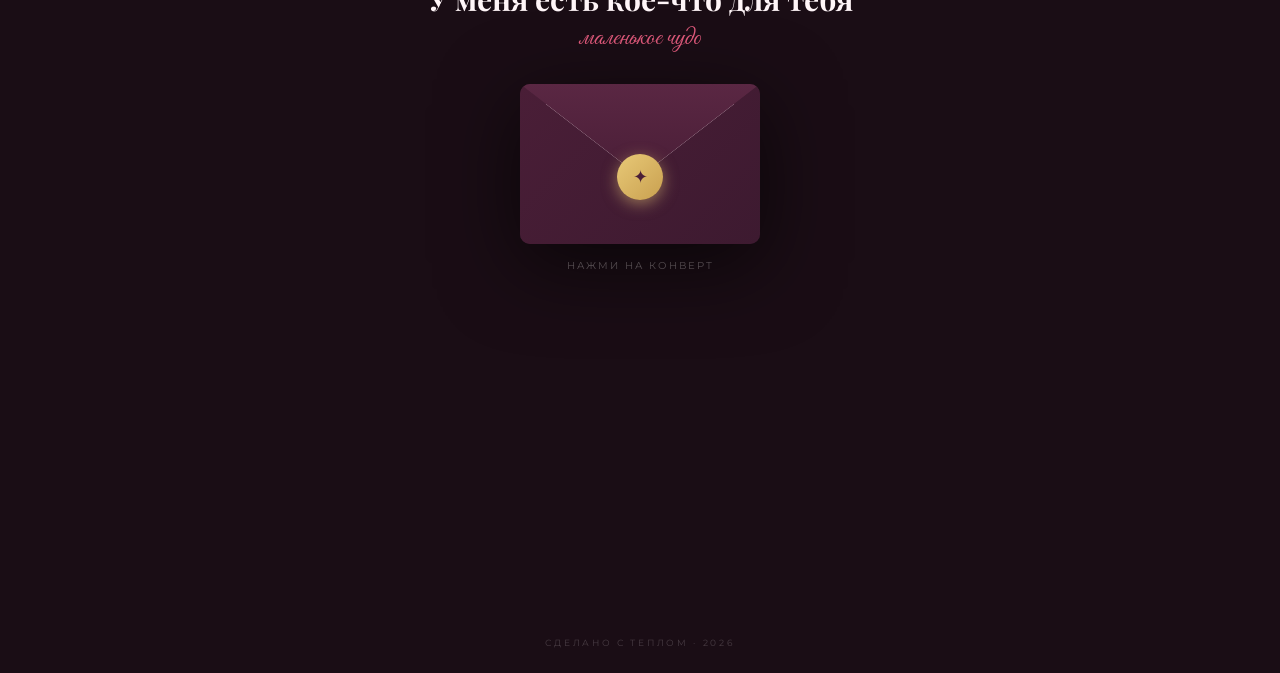
==== commit 71a26e5c: "Fix HTML formatting and structure" ====
--- a/index.html
+++ b/index.html
@@ -139,7 +139,7 @@
   <!-- 3. ВИДЕО "Я ТЕБЯ ЛЮБЛЮ" -->
   <section class="section video-section">
     <h2 class="section-title anim-reveal">Кое-что важное</h2>
-    <p class="section-subtitle anim-reveal">я тебя люблю</p>
+    <p class="section-subtitle anim-reveal"></p>
 
     <div class="video-wrapper anim-reveal">
       <!-- Закинь видео в папку video/love.mp4, а превью в video/poster.jpg -->
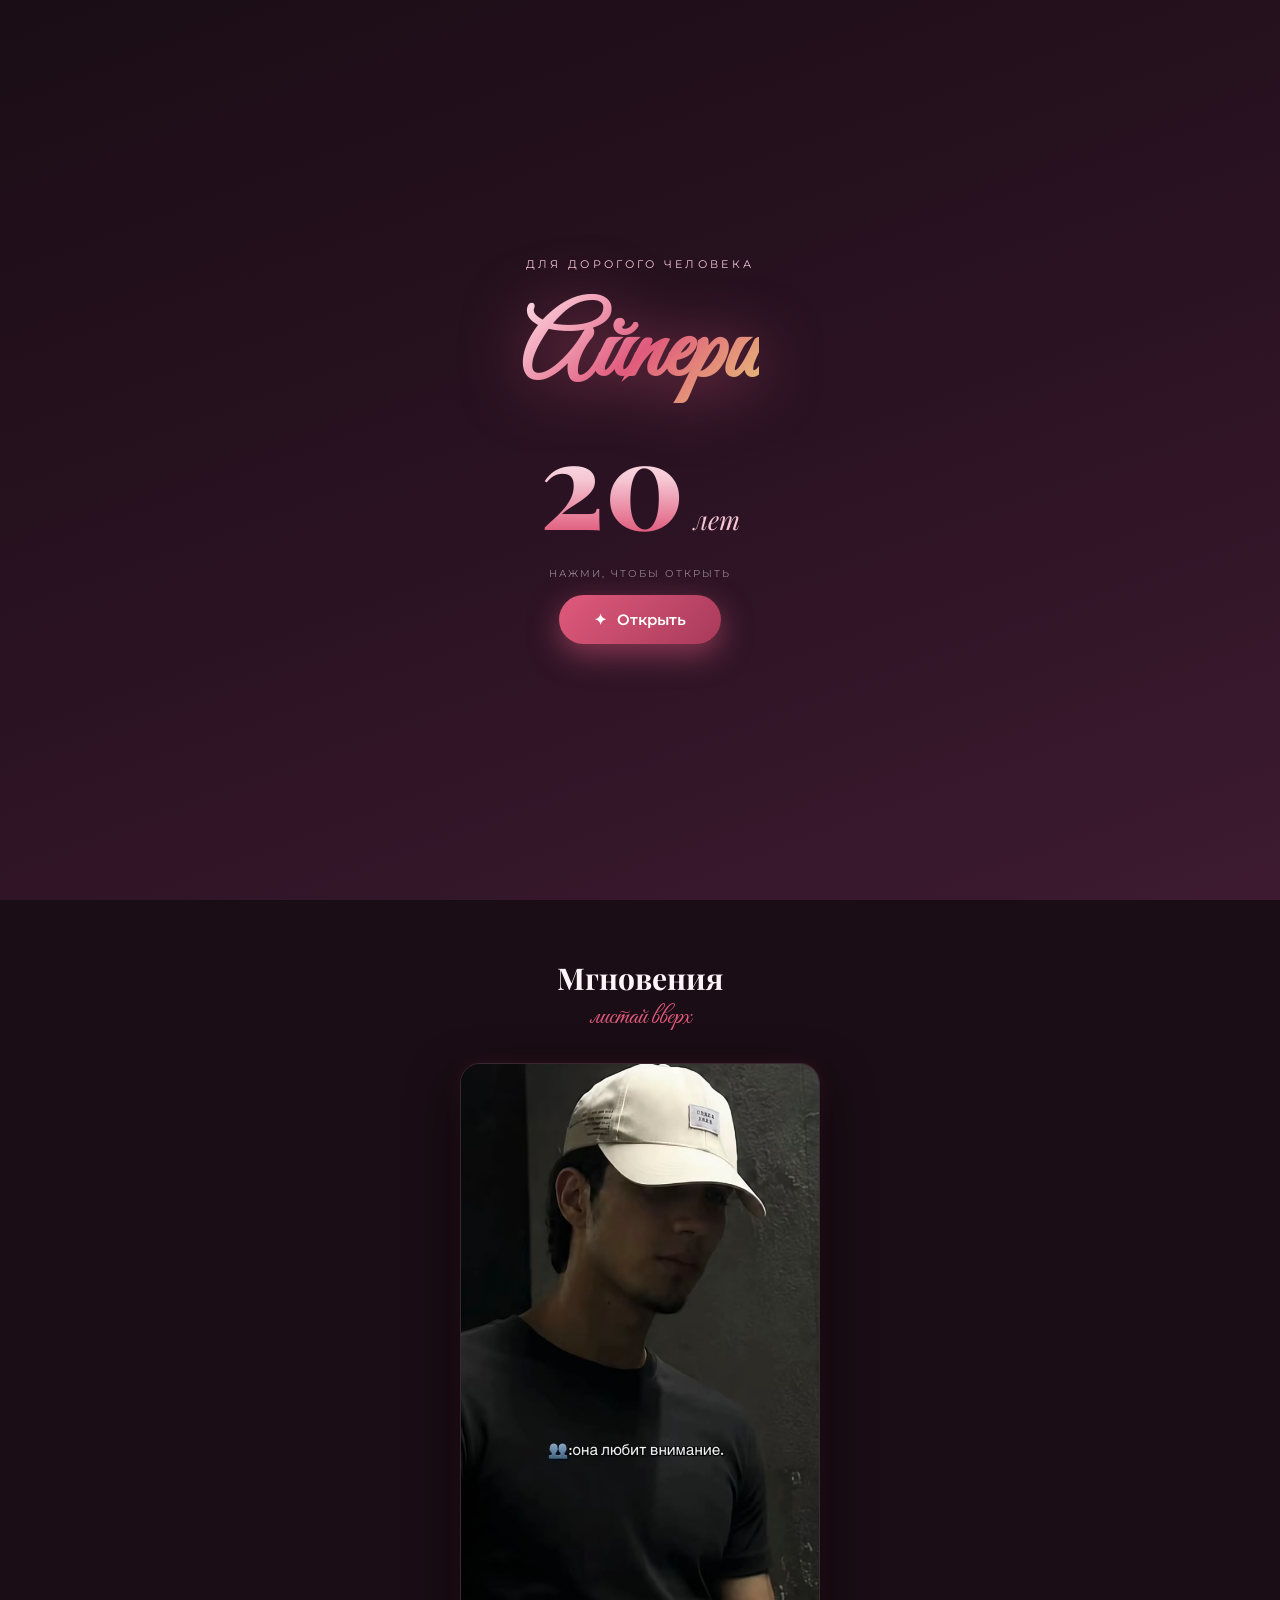
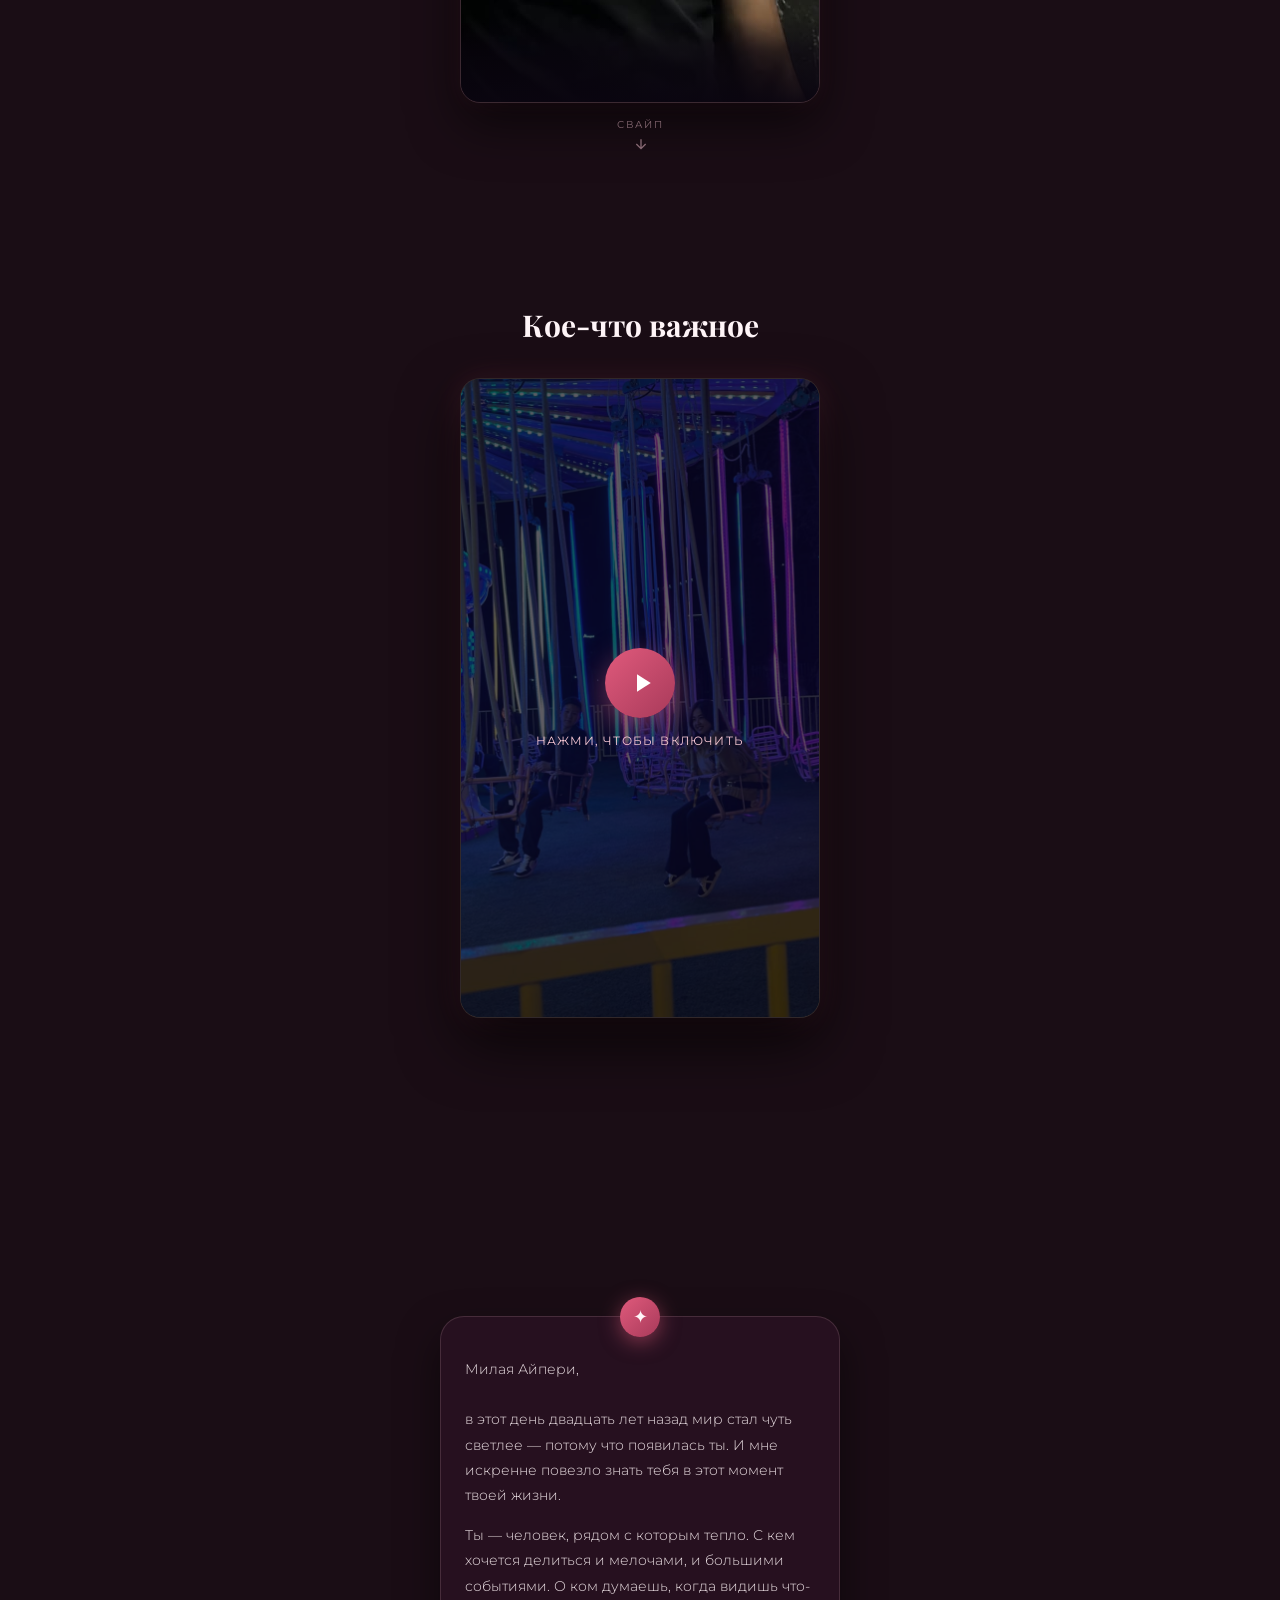
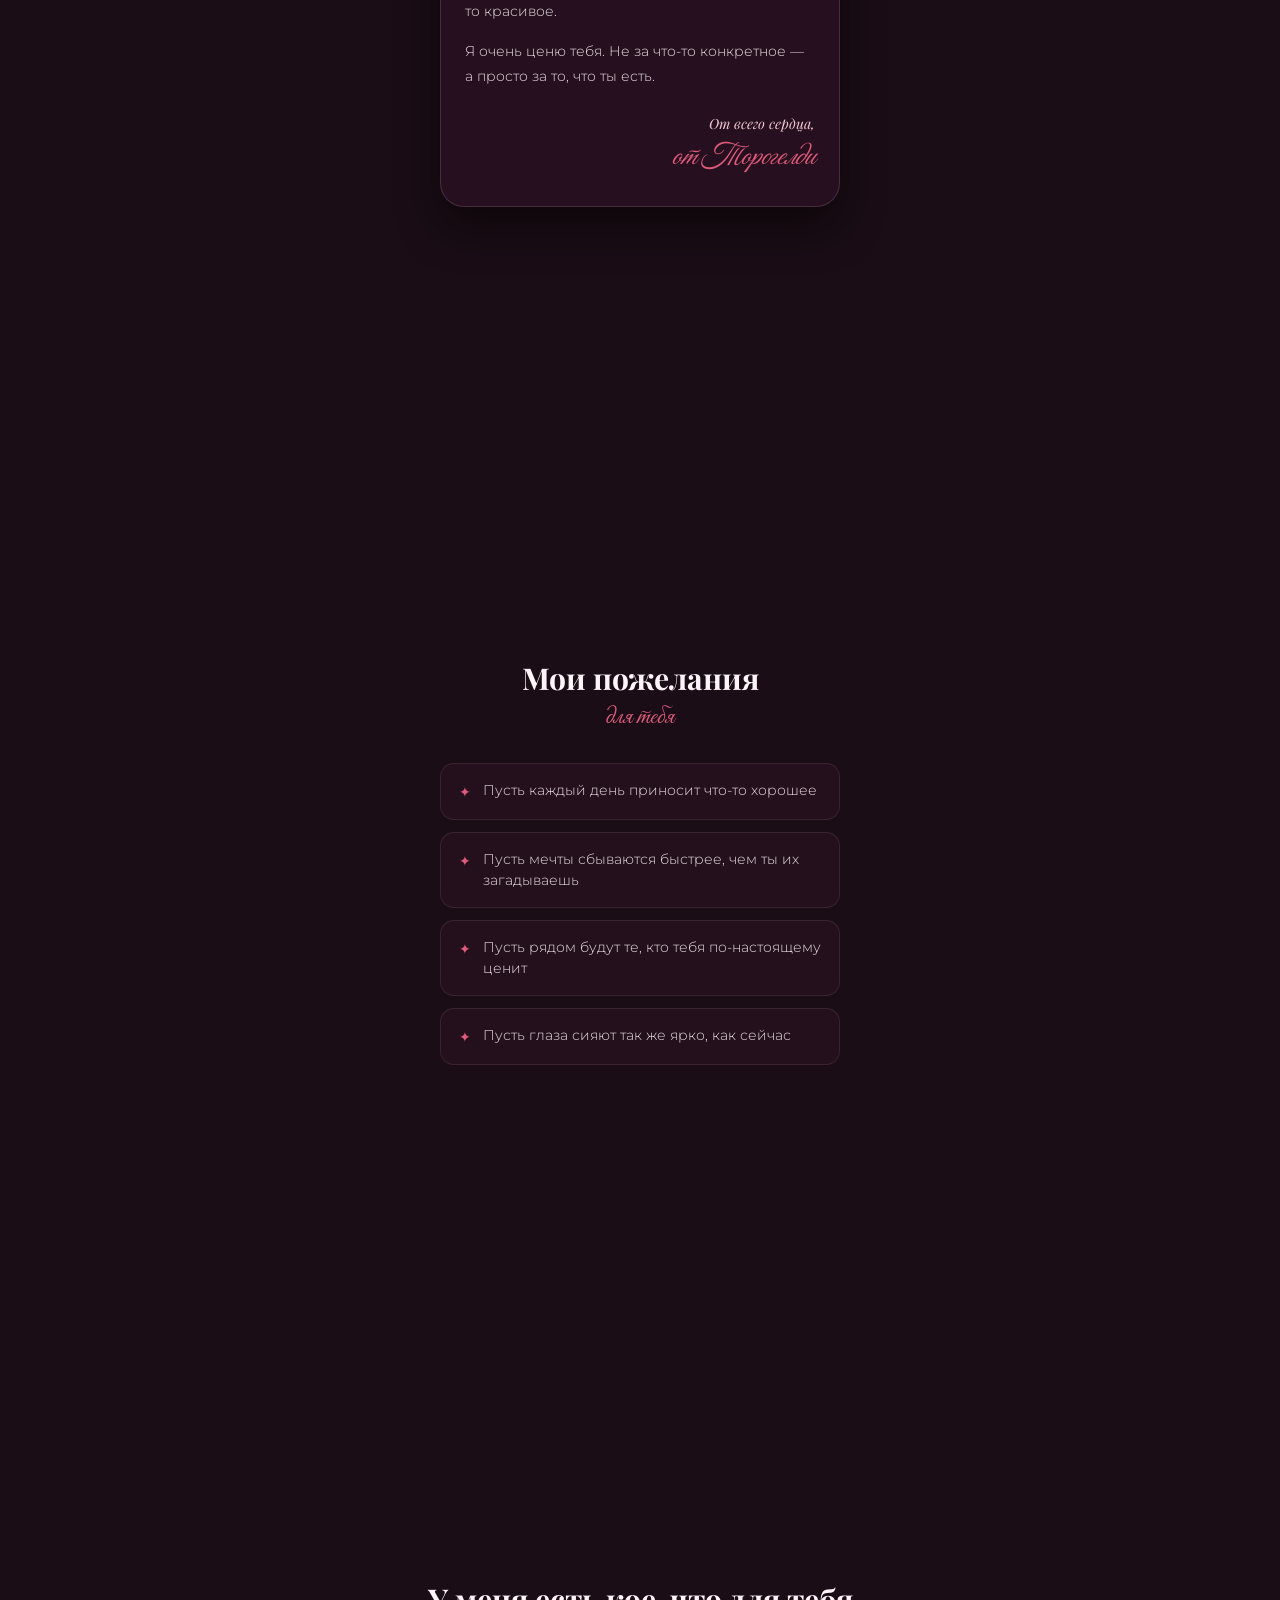
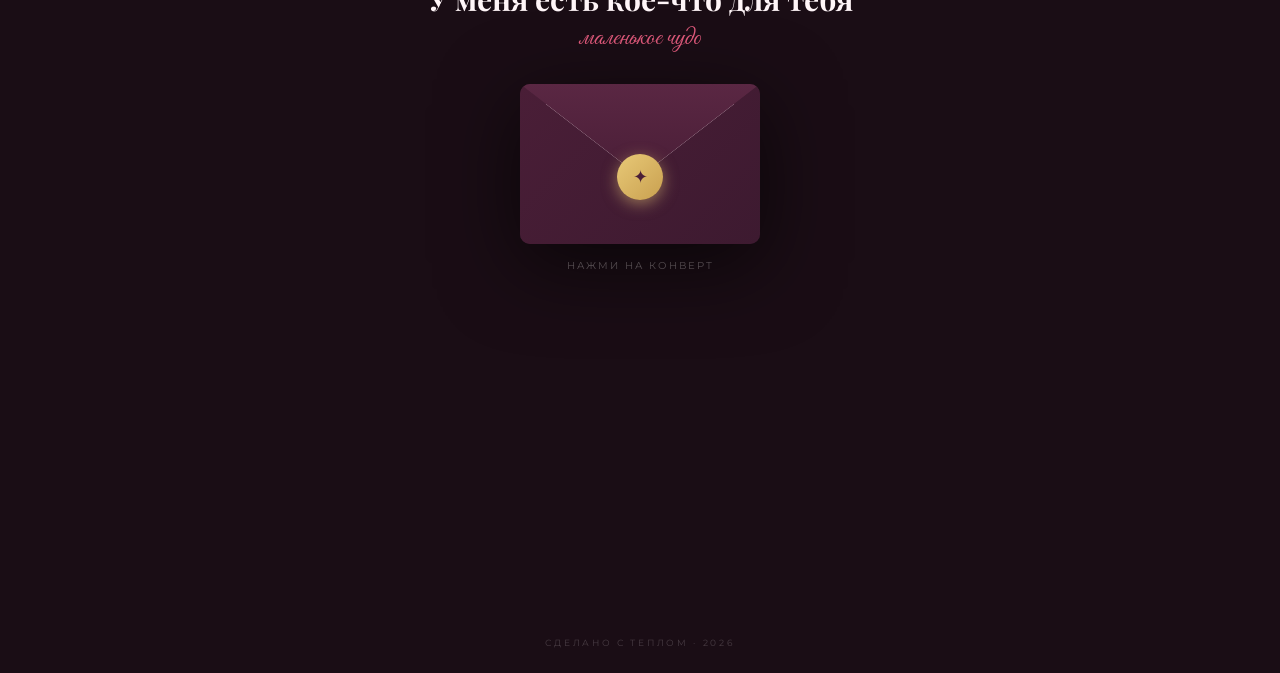
==== commit c2eadea7: "Fix HTML encoding issues in index.html" ====
--- a/index.html
+++ b/index.html
@@ -143,7 +143,7 @@
 
     <div class="video-wrapper anim-reveal">
       <!-- Закинь видео в папку video/love.mp4, а превью в video/poster.jpg -->
-      <video id="loveVideo" class="love-video" src="yes.mp4" poster="video/poster.jpg" playsinline webkit-playsinline preload="metadata"></video>
+      <video id="loveVideo" class="love-video" src="yes.mp4" poster="IMG-20261027-WA0036.jpg" playsinline webkit-playsinline preload="metadata"></video>
       
       <div class="video-overlay" id="videoOverlay">
         <div class="play-btn">
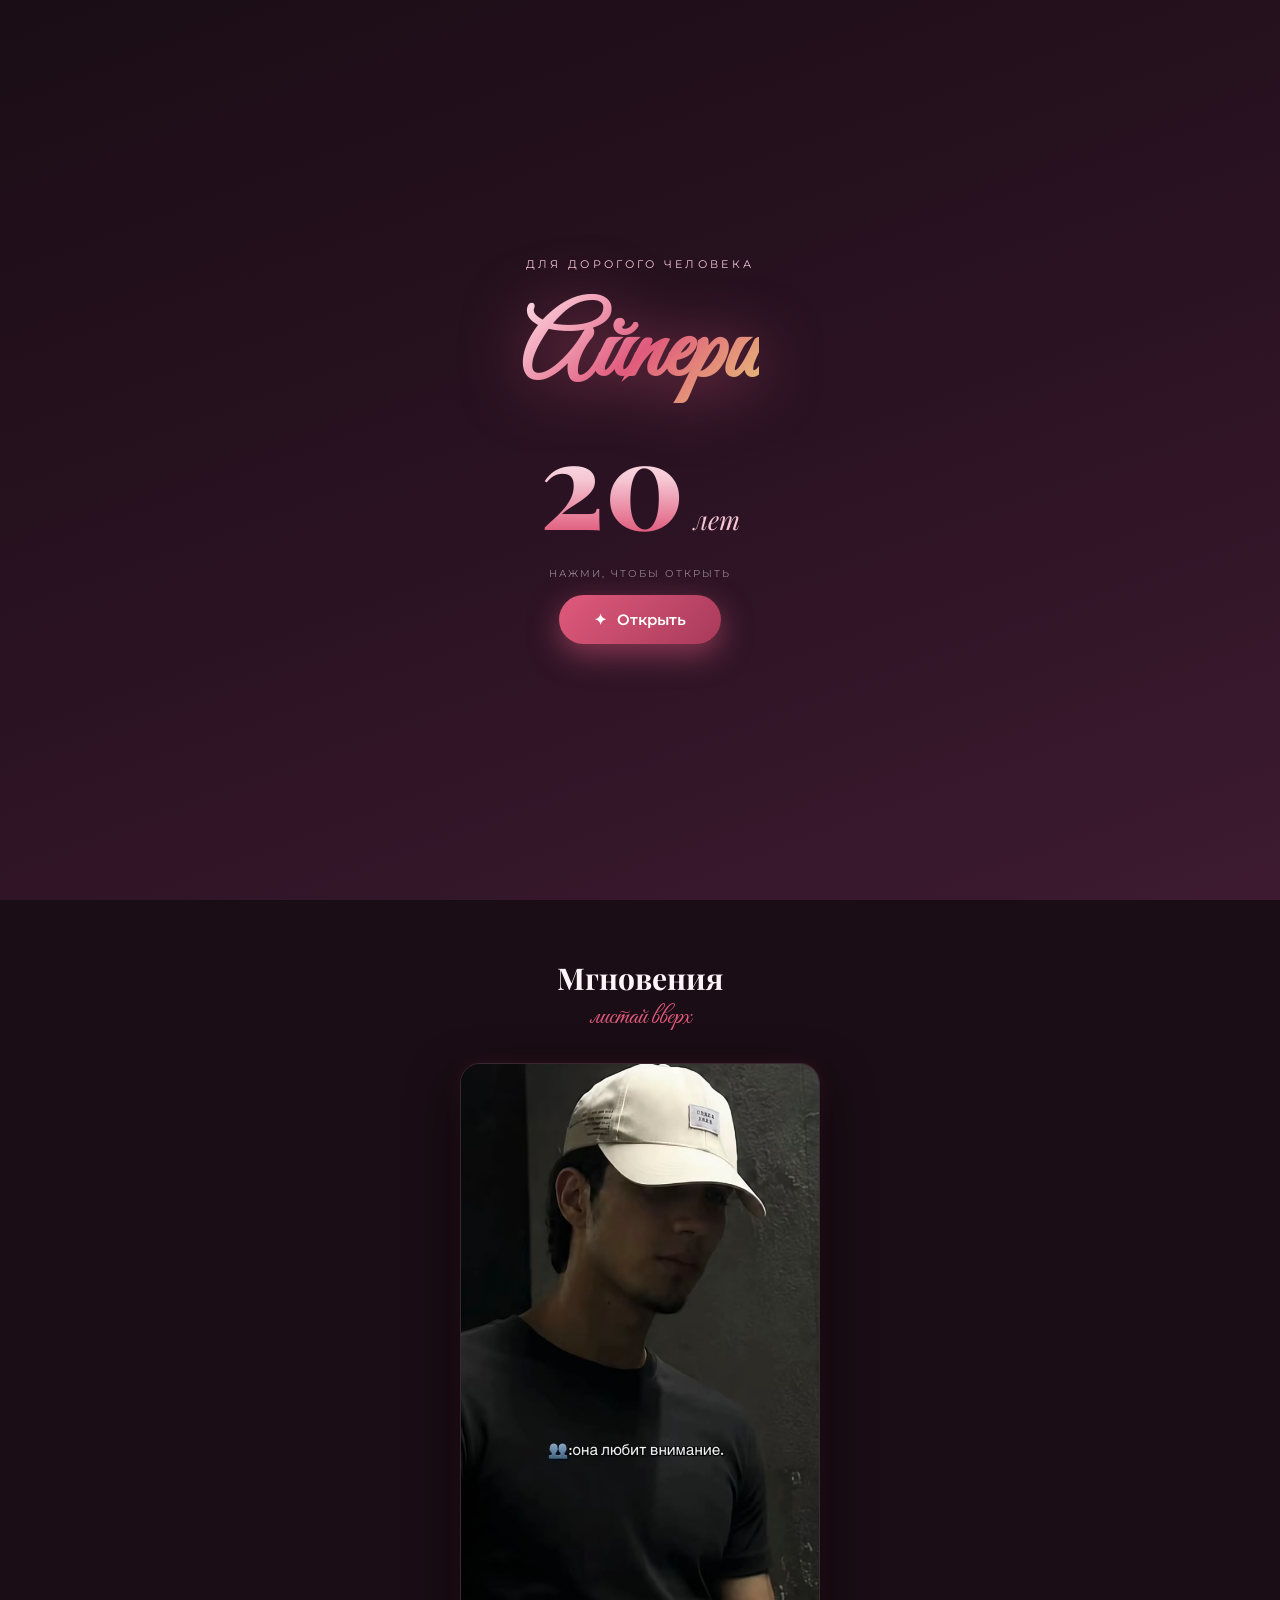
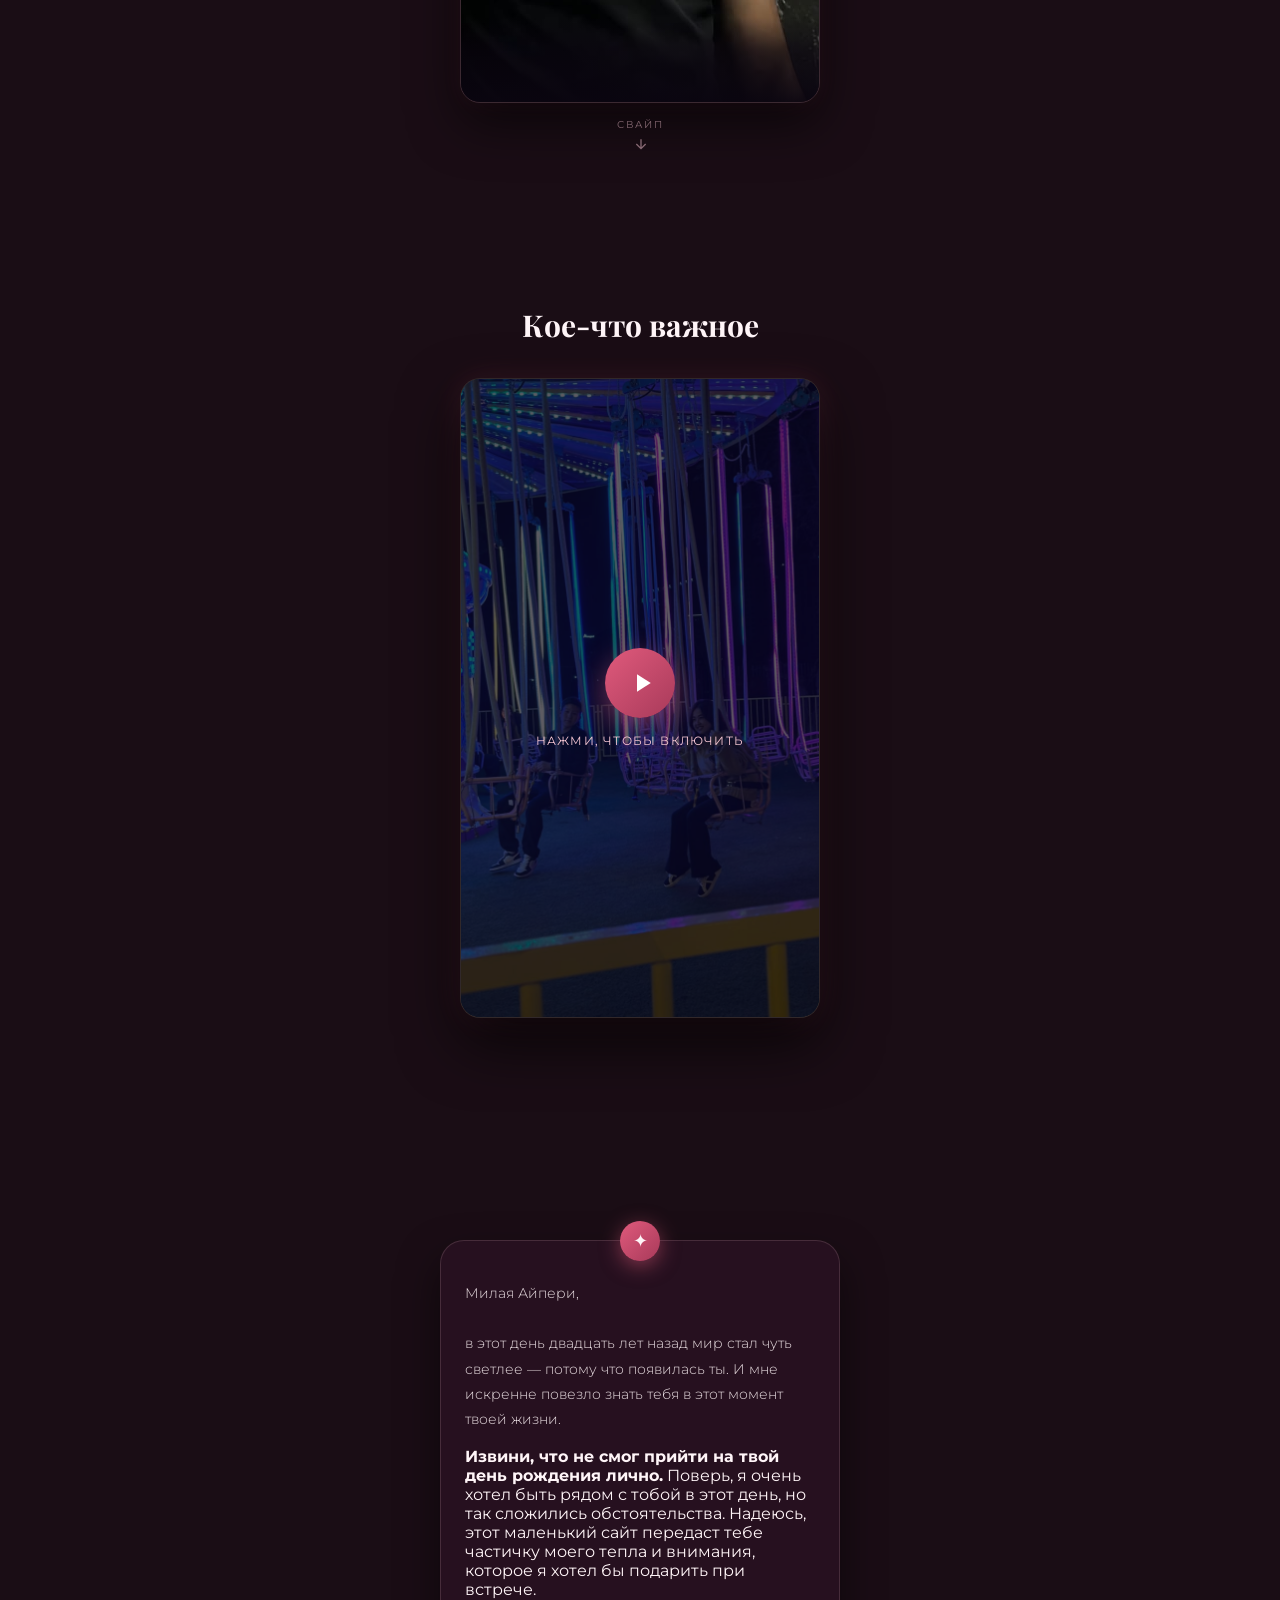
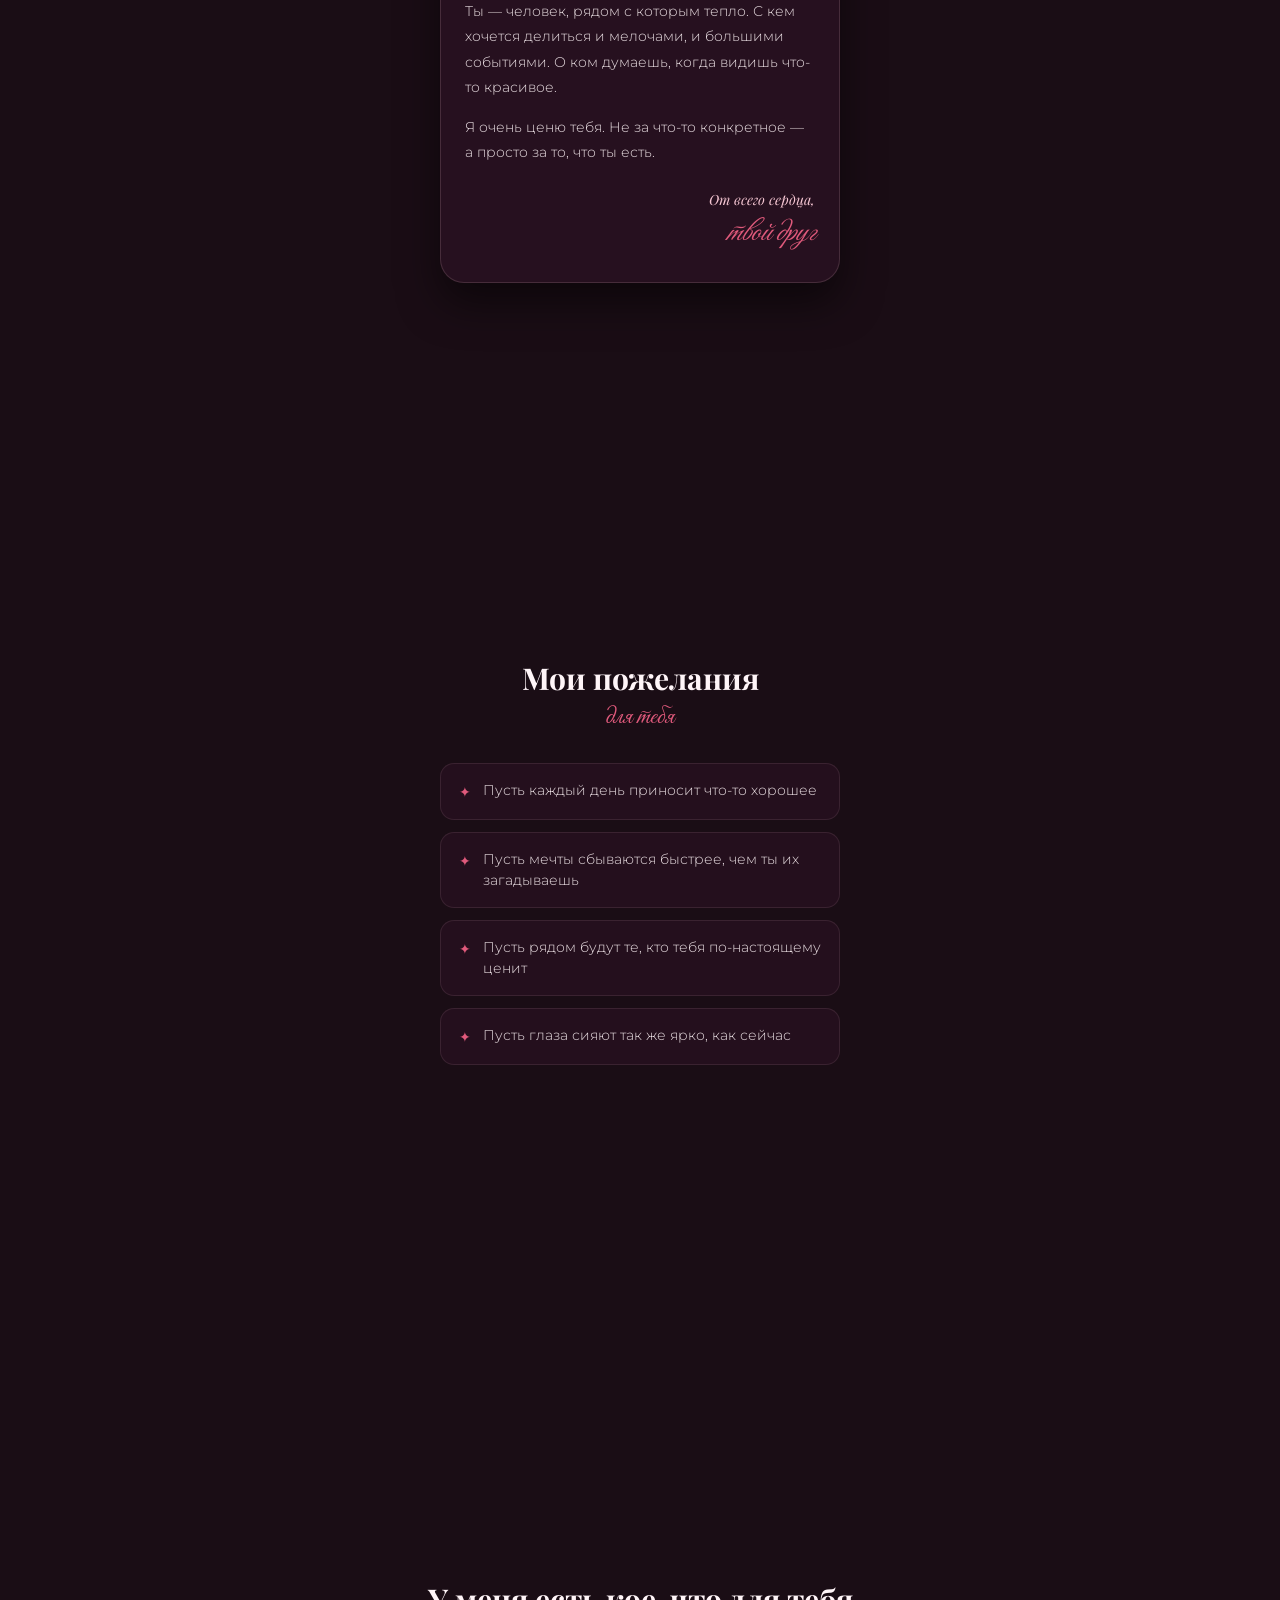
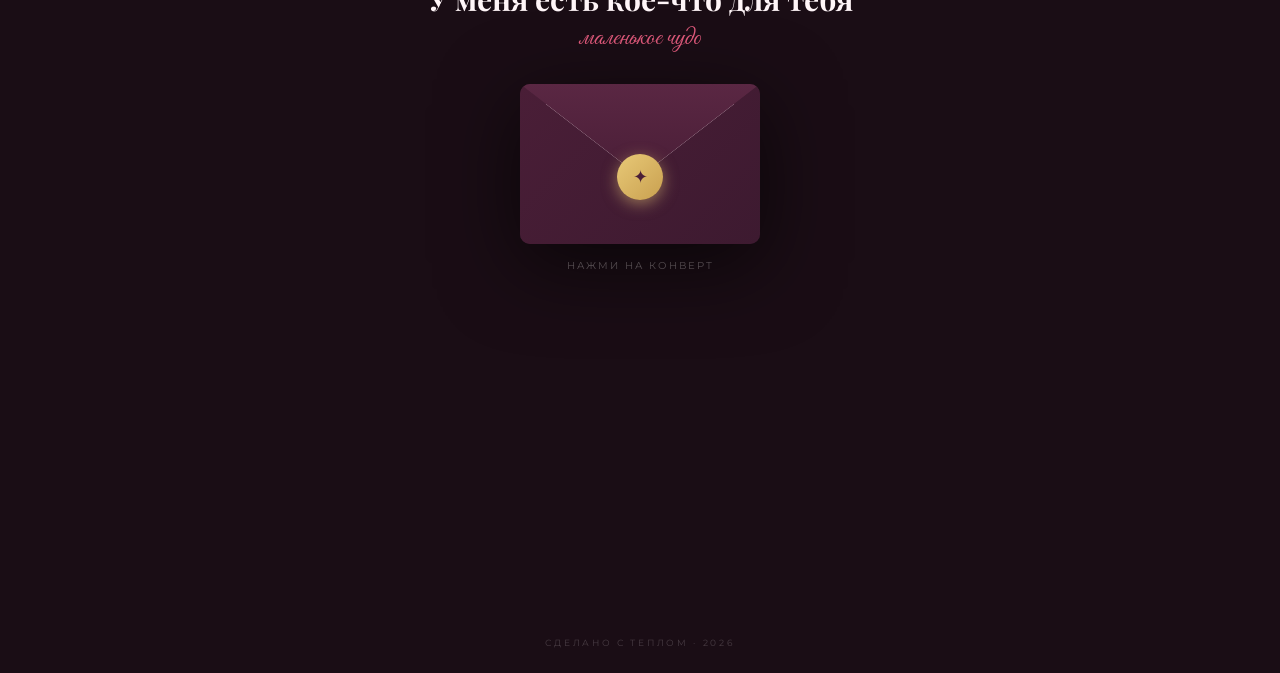
==== commit c61c3892: "Refactor index.html structure and content" ====
--- a/index.html
+++ b/index.html
@@ -155,24 +155,35 @@
   </section>
 
   <!-- 4. ПИСЬМО -->
-  <section class="section letter-section">
-    <div class="letter-card anim-reveal">
-      <div class="letter-icon">✦</div>
-      <p class="letter-text">
-        Милая Айпери,<br><br>
-        в этот день двадцать лет назад мир стал чуть светлее — потому что появилась ты.
-        И мне искренне повезло знать тебя в этот момент твоей жизни.
+<section class="section letter-section">
+  <div class="letter-card anim-reveal">
+    <div class="letter-icon">✦</div>
+    
+    <p class="letter-text">
+      Милая Айпери,<br><br>
+      в этот день двадцать лет назад мир стал чуть светлее — потому что появилась ты.
+      И мне искренне повезло знать тебя в этот момент твоей жизни.
+    </p>
+
+    <!-- Блок с извинениями -->
+    <div class="letter-apology">
+      <p>
+        <strong>Извини, что не смог прийти на твой день рождения лично.</strong> 
+        Поверь, я очень хотел быть рядом с тобой в этот день, но так сложились обстоятельства. 
+        Надеюсь, этот маленький сайт передаст тебе частичку моего тепла и внимания, которое я хотел бы подарить при встрече.
       </p>
-      <p class="letter-text">
-        Ты — человек, рядом с которым тепло. С кем хочется делиться и мелочами,
-        и большими событиями. О ком думаешь, когда видишь что-то красивое.
-      </p>
-      <p class="letter-text">
-        Я очень ценю тебя. Не за что-то конкретное — а просто за то, что ты есть.
-      </p>
-      <p class="letter-sign">От всего сердца,<br><span class="signature">от Торогелди</span></p>
-    </div>
-  </section>
+    </div>
+
+    <p class="letter-text">
+      Ты — человек, рядом с которым тепло. С кем хочется делиться и мелочами,
+      и большими событиями. О ком думаешь, когда видишь что-то красивое.
+    </p>
+    <p class="letter-text">
+      Я очень ценю тебя. Не за что-то конкретное — а просто за то, что ты есть.
+    </p>
+    <p class="letter-sign">От всего сердца,<br><span class="signature">твой друг</span></p>
+  </div>
+</section>
 
   <!-- 5. ПОЖЕЛАНИЯ -->
   <section class="section wishes-section">
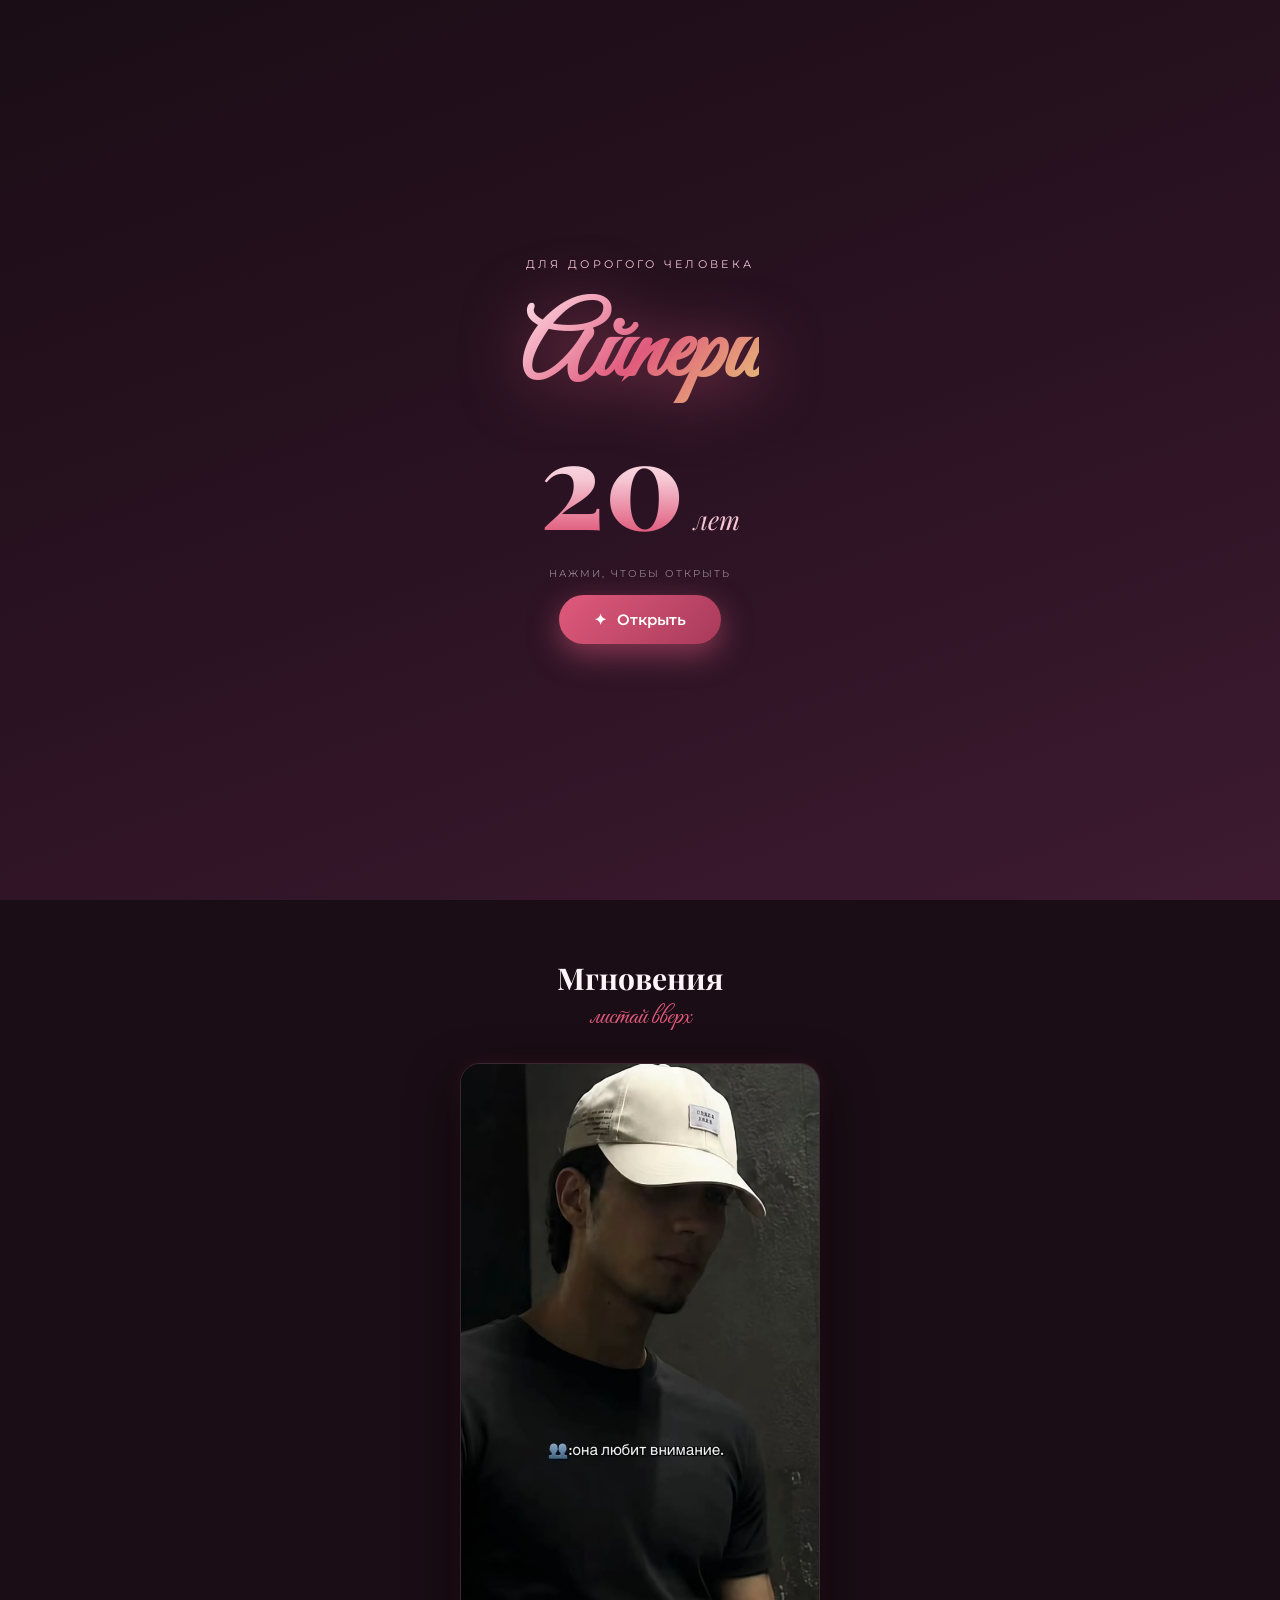
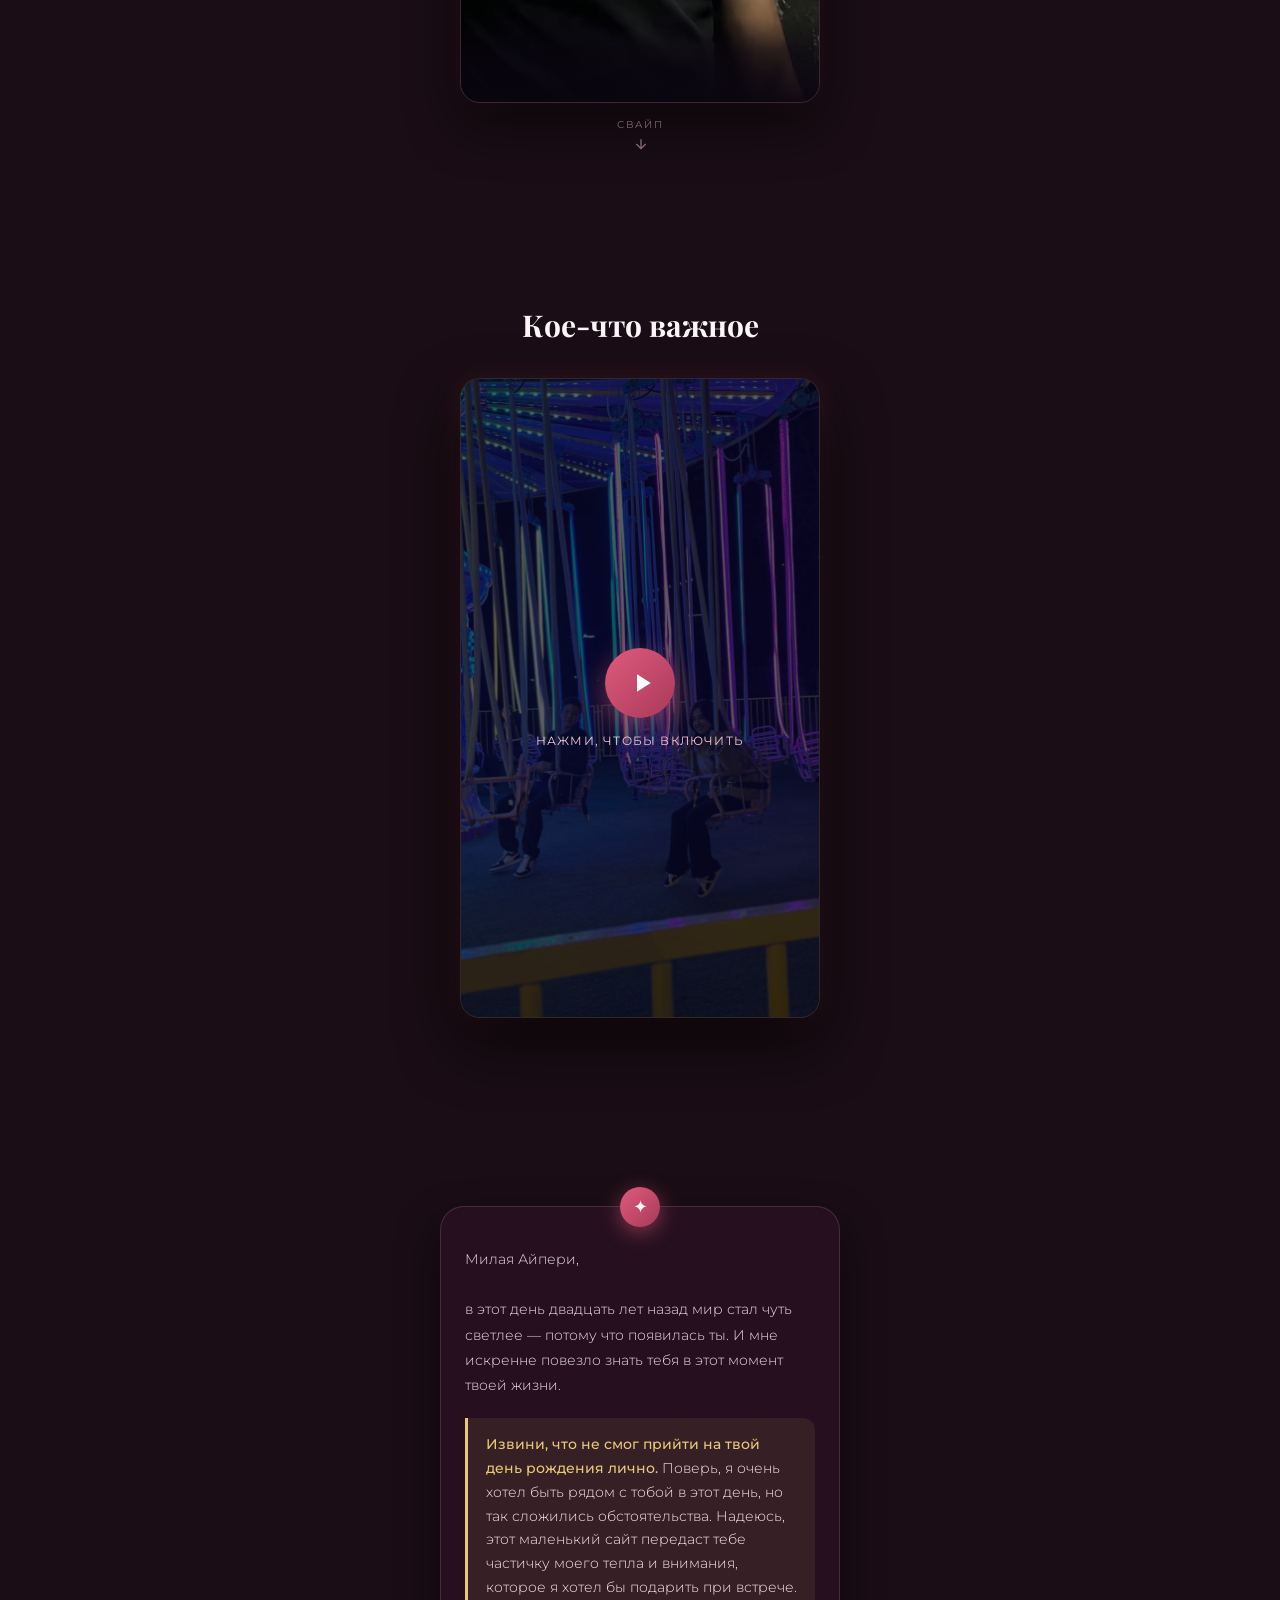
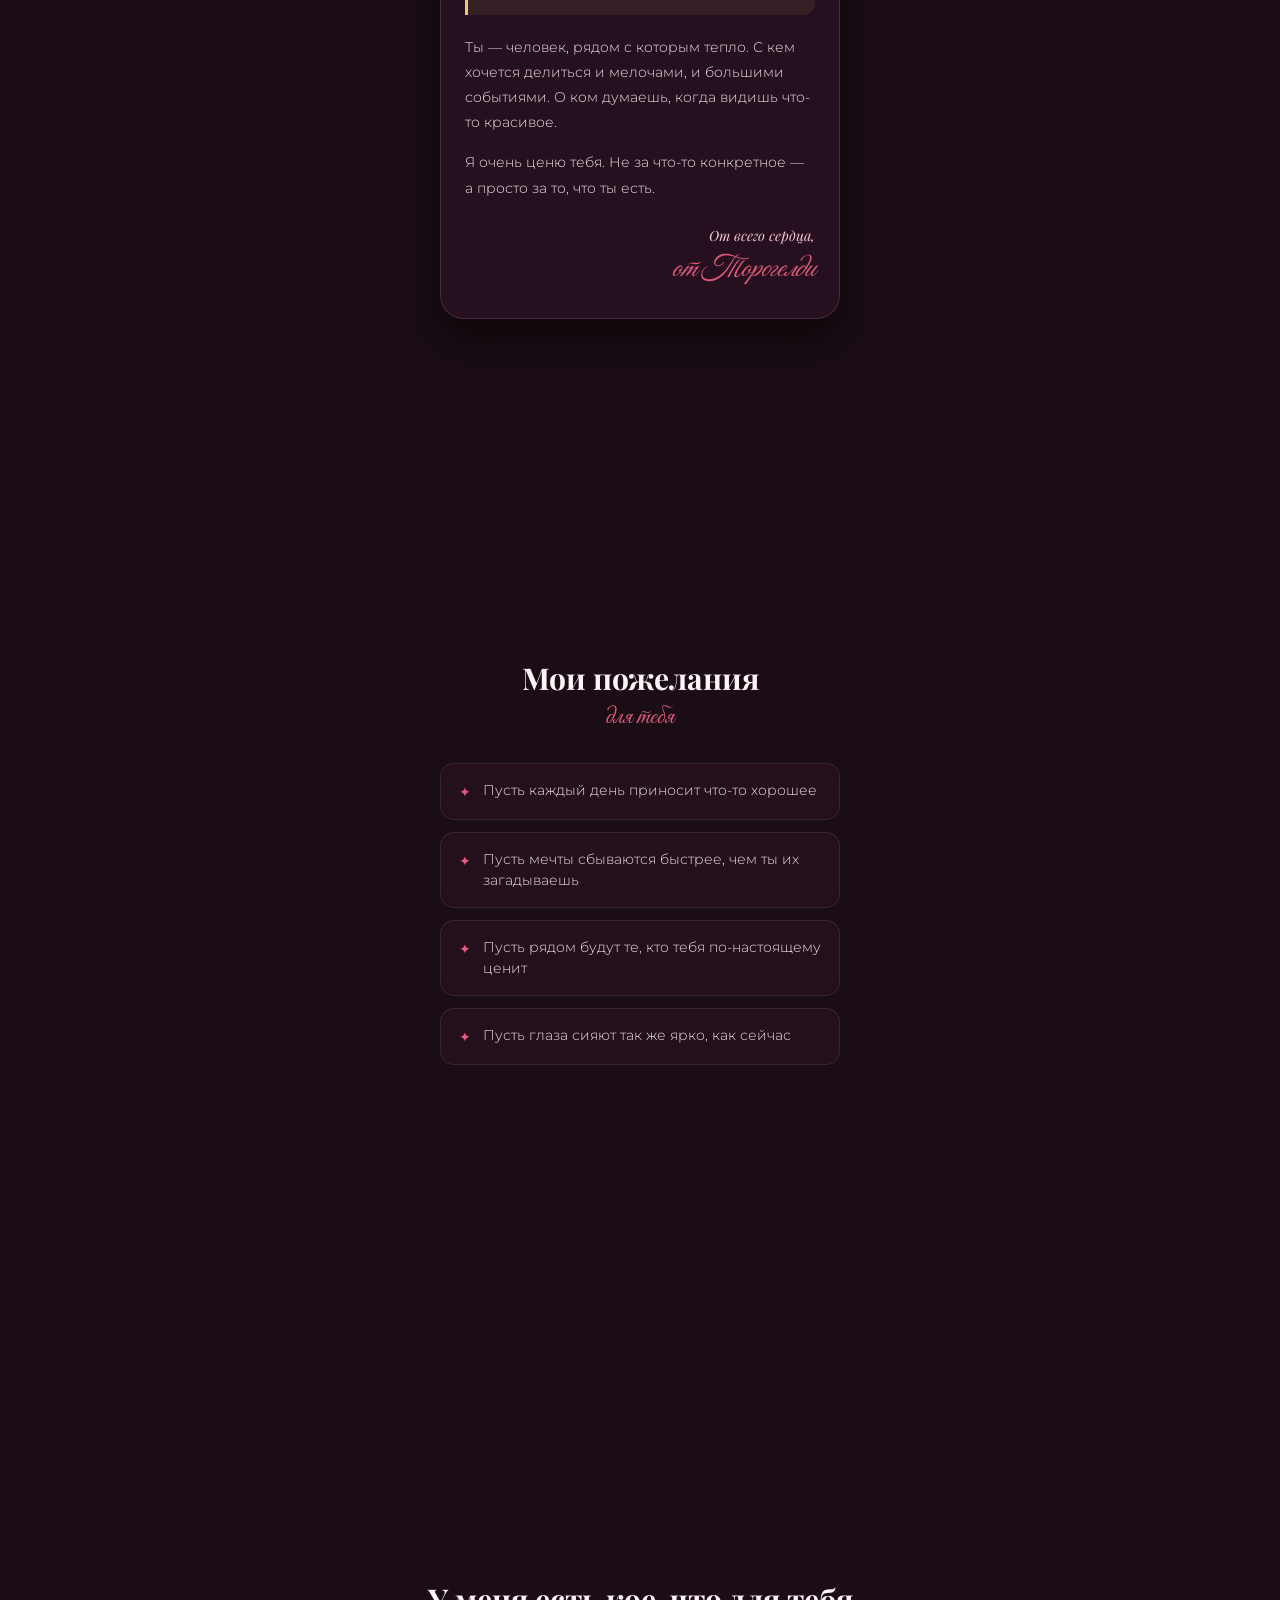
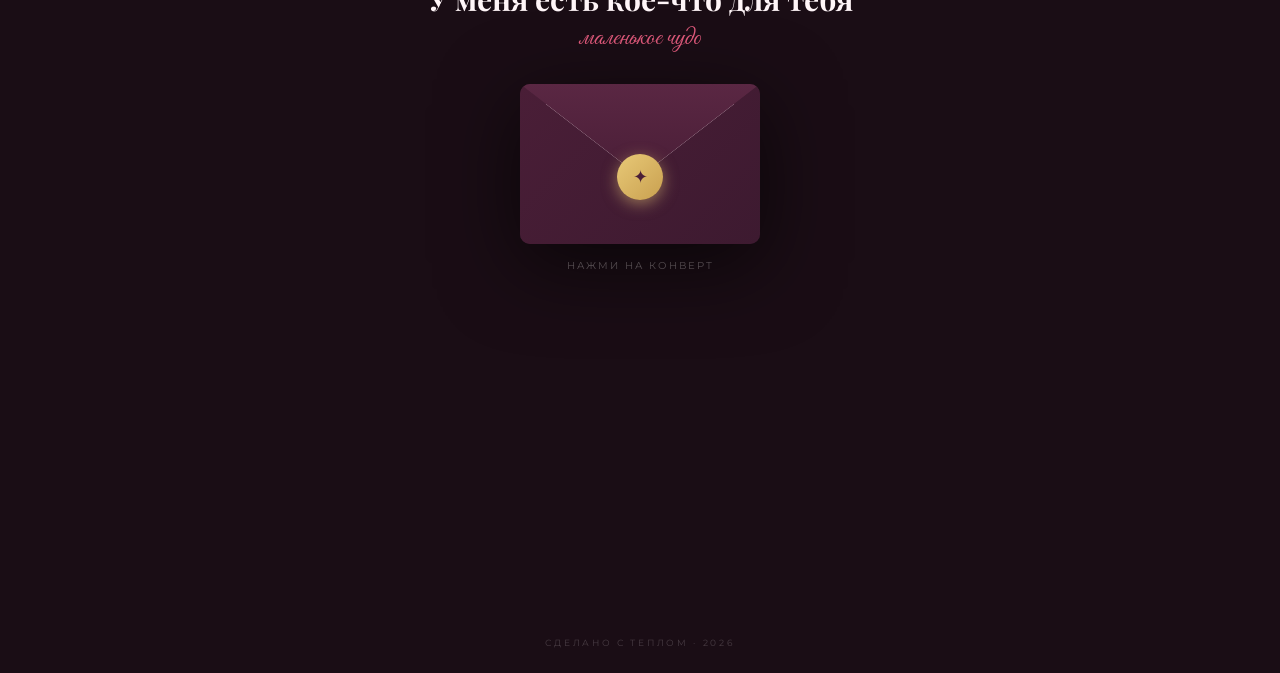
==== commit 09e9661b: "Restore index.html with original content" ====
--- a/index.html
+++ b/index.html
@@ -181,7 +181,7 @@
     <p class="letter-text">
       Я очень ценю тебя. Не за что-то конкретное — а просто за то, что ты есть.
     </p>
-    <p class="letter-sign">От всего сердца,<br><span class="signature">твой друг</span></p>
+    <p class="letter-sign">От всего сердца,<br><span class="signature">от Торогелди</span></p>
   </div>
 </section>
 
--- a/style.css
+++ b/style.css
@@ -258,6 +258,34 @@
 .letter-sign { font-family: 'Playfair Display', serif; font-style: italic; color: var(--blush); margin-top: 25px; text-align: right; font-size: 14px; }
 .signature { font-family: 'Great Vibes', cursive; font-size: 30px; color: var(--rose); display: inline-block; margin-top: 5px; }
 
+/* Блок с извинениями */
+.letter-apology {
+  background: rgba(232, 201, 119, 0.08); /* Легкий золотистый фон */
+  border-left: 3px solid var(--gold);    /* Золотая полоска слева */
+  padding: 15px 18px;
+  margin: 20px 0;
+  border-radius: 0 12px 12px 0;
+  animation: apologyGlow 3s infinite alternate;
+}
+
+@keyframes apologyGlow {
+  0% { box-shadow: inset 0 0 15px rgba(232, 201, 119, 0.05); }
+  100% { box-shadow: inset 0 0 25px rgba(232, 201, 119, 0.15); }
+}
+
+.letter-apology p {
+  font-size: 14px;
+  line-height: 1.7;
+  color: rgba(255, 245, 248, 0.95);
+  font-weight: 300;
+  margin: 0;
+}
+
+.letter-apology strong {
+  color: var(--gold); /* Выделяем извинение золотым цветом */
+  font-weight: 500;
+}
+
 /* ==========================================
    5. ПОЖЕЛАНИЯ
    ========================================== */
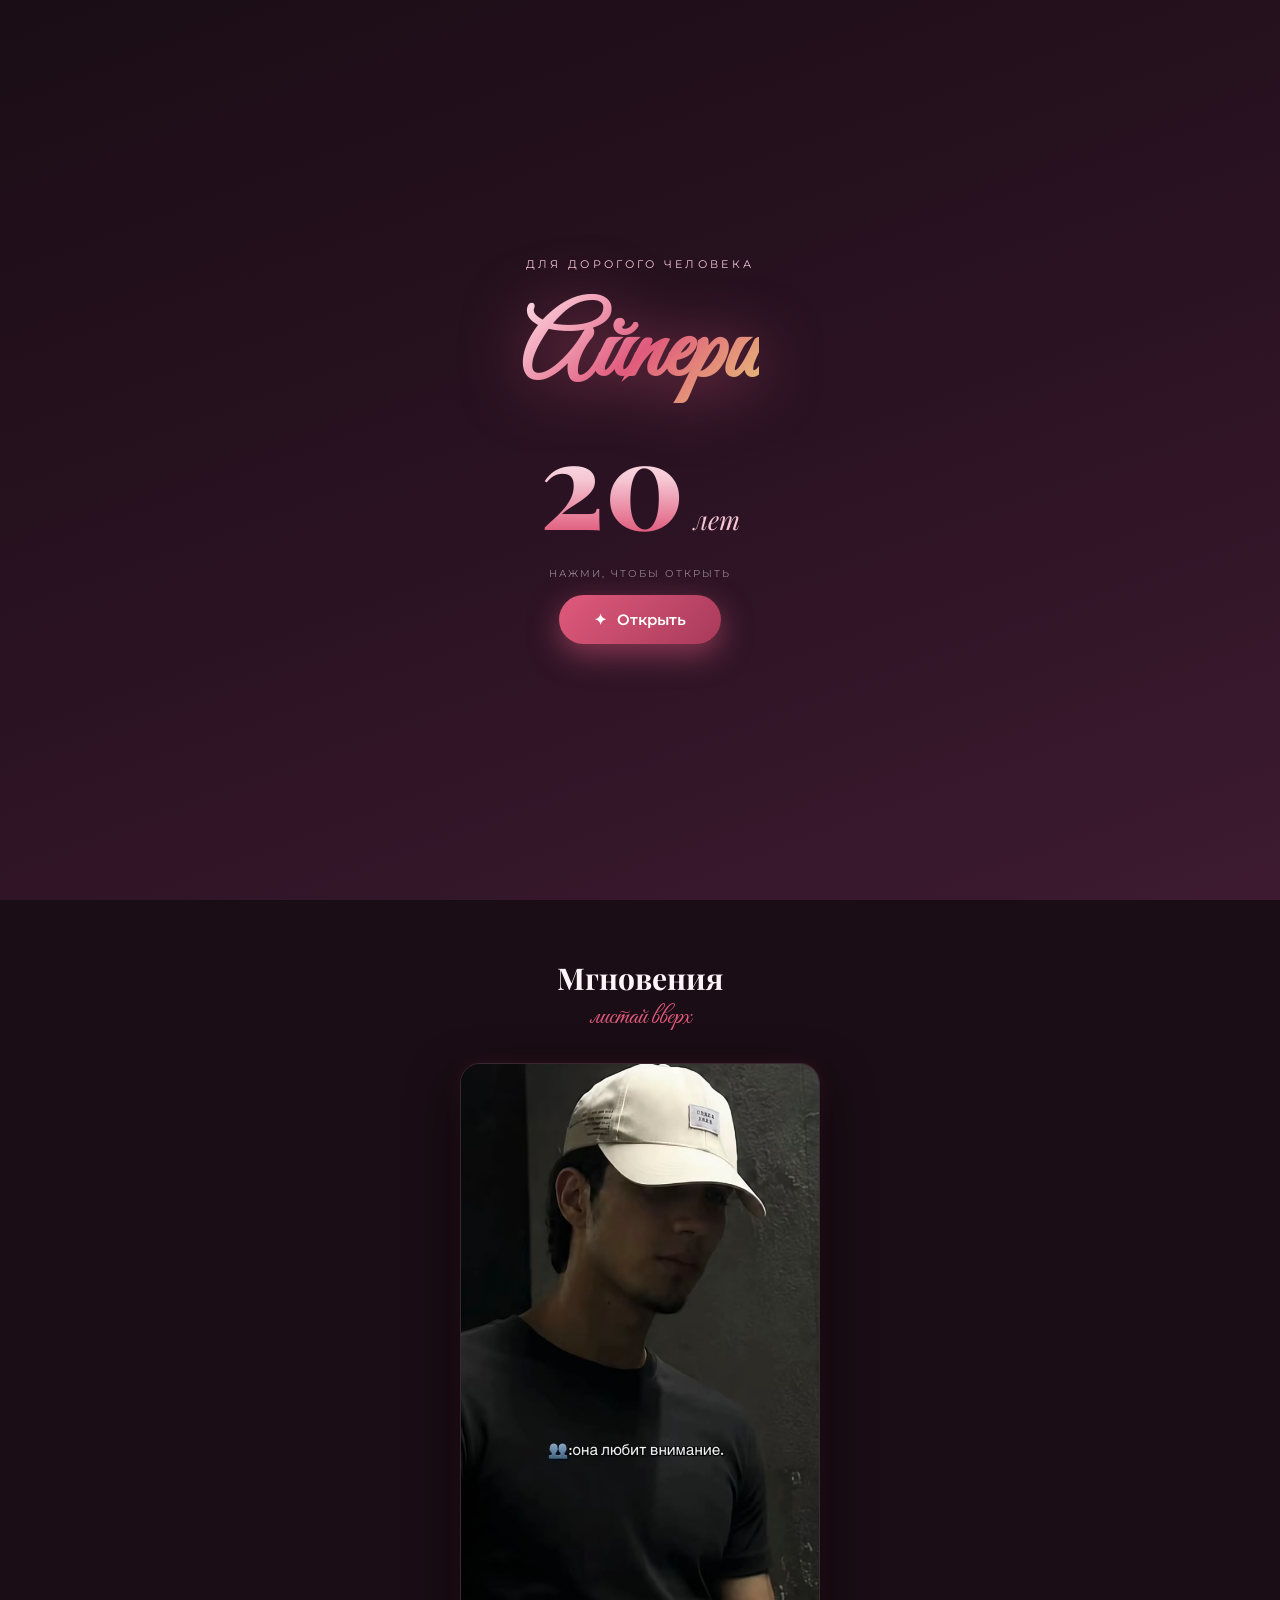
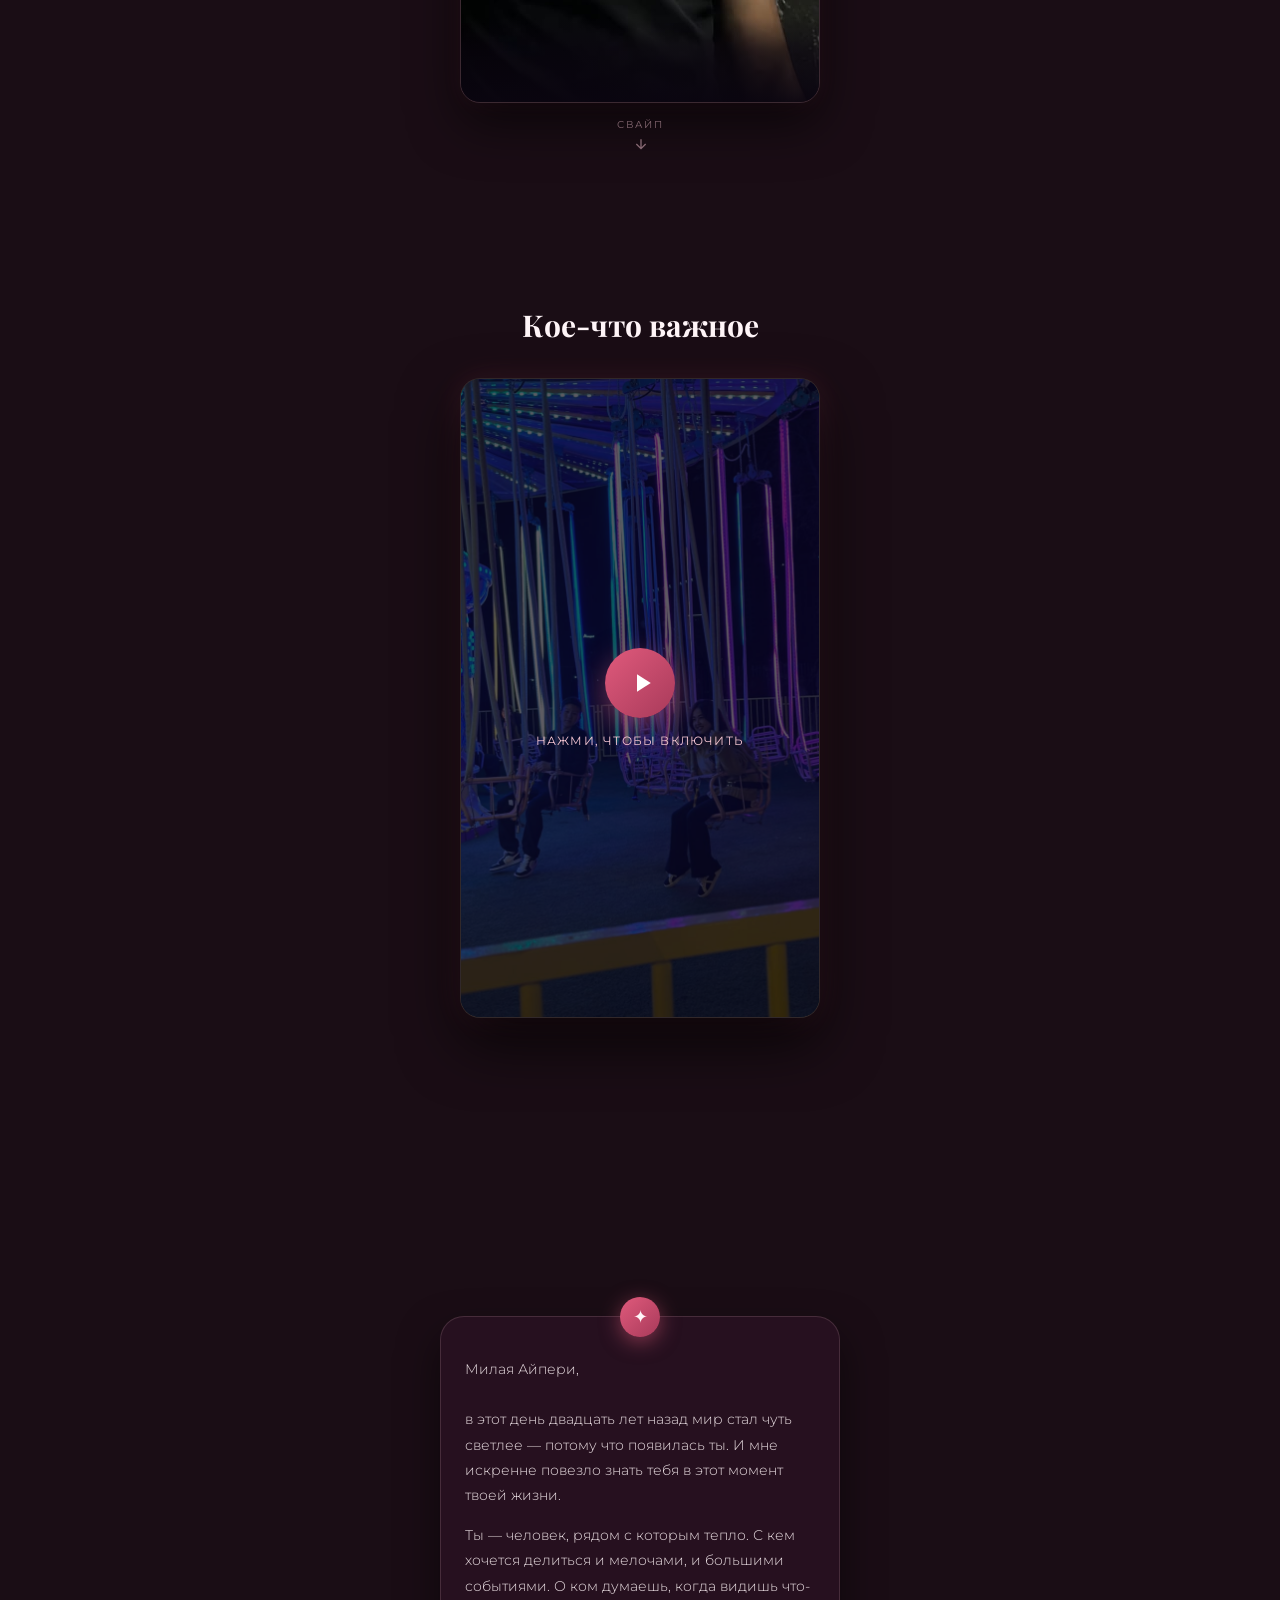
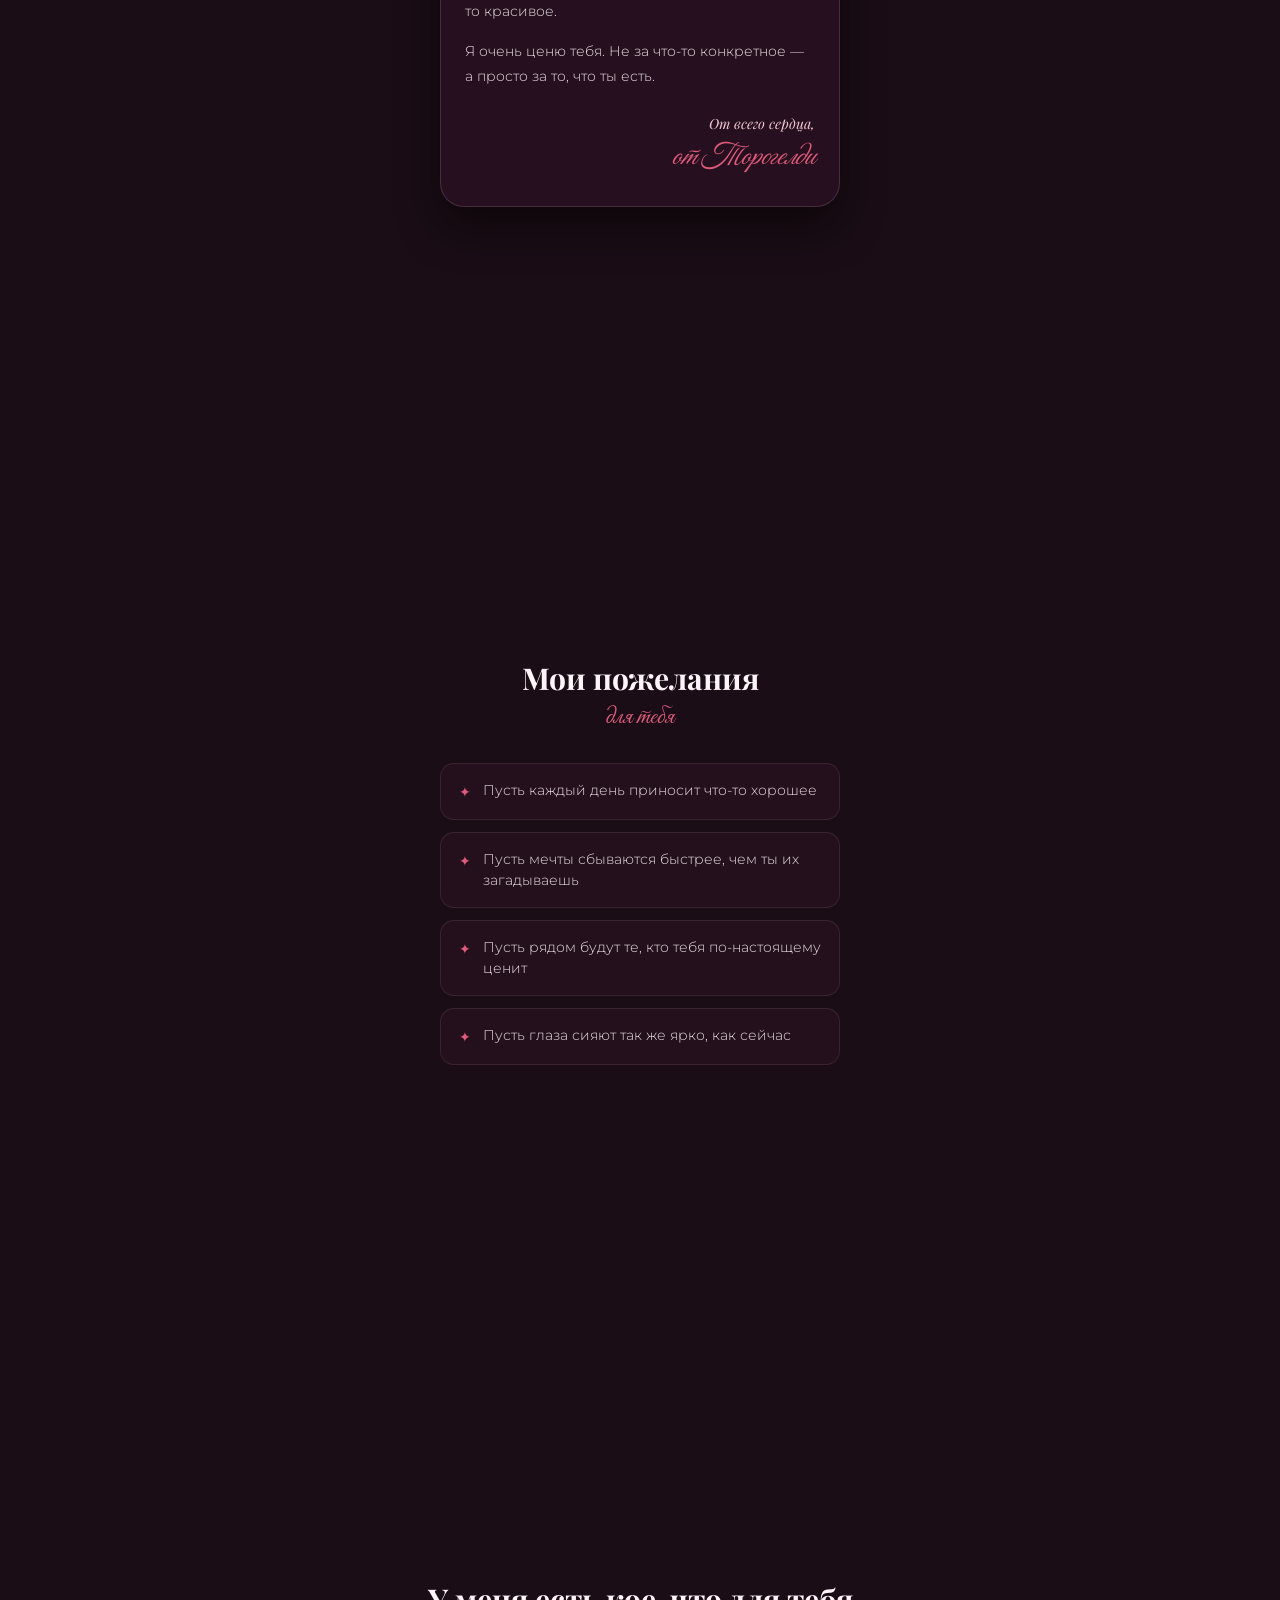
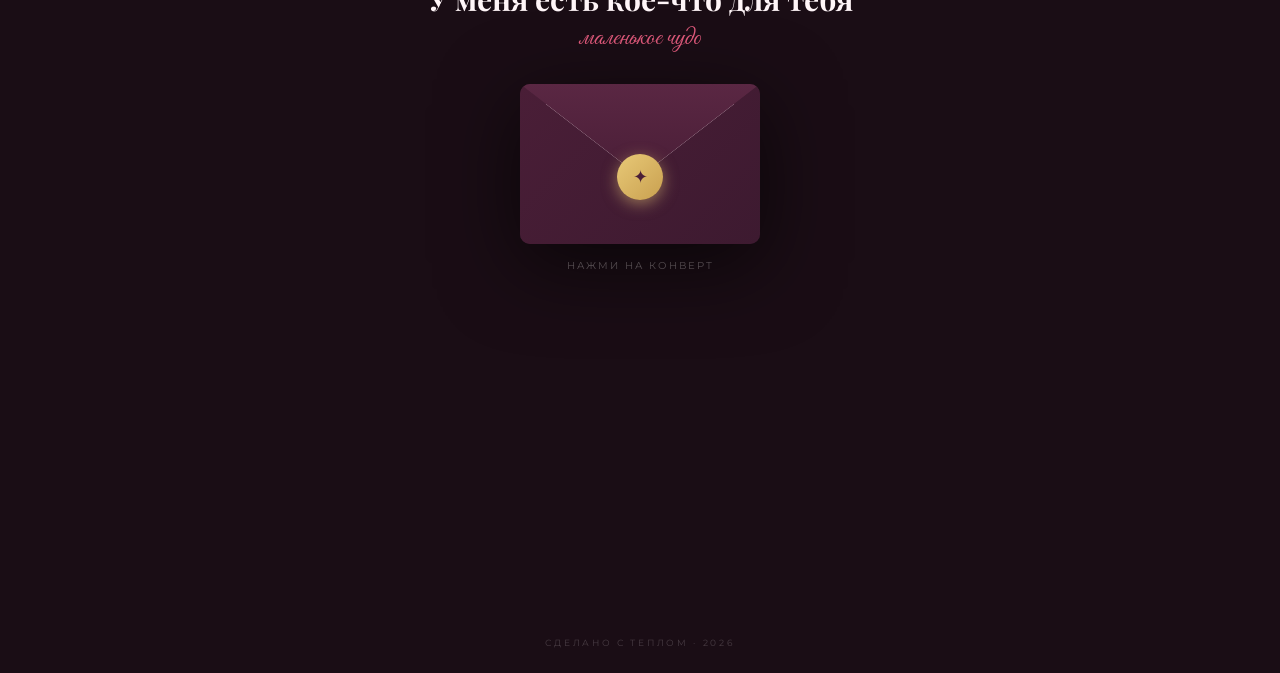
==== commit 8f9312f6: "Fix HTML encoding issues in index.html" ====
--- a/index.html
+++ b/index.html
@@ -165,14 +165,6 @@
       И мне искренне повезло знать тебя в этот момент твоей жизни.
     </p>
 
-    <!-- Блок с извинениями -->
-    <div class="letter-apology">
-      <p>
-        <strong>Извини, что не смог прийти на твой день рождения лично.</strong> 
-        Поверь, я очень хотел быть рядом с тобой в этот день, но так сложились обстоятельства. 
-        Надеюсь, этот маленький сайт передаст тебе частичку моего тепла и внимания, которое я хотел бы подарить при встрече.
-      </p>
-    </div>
 
     <p class="letter-text">
       Ты — человек, рядом с которым тепло. С кем хочется делиться и мелочами,
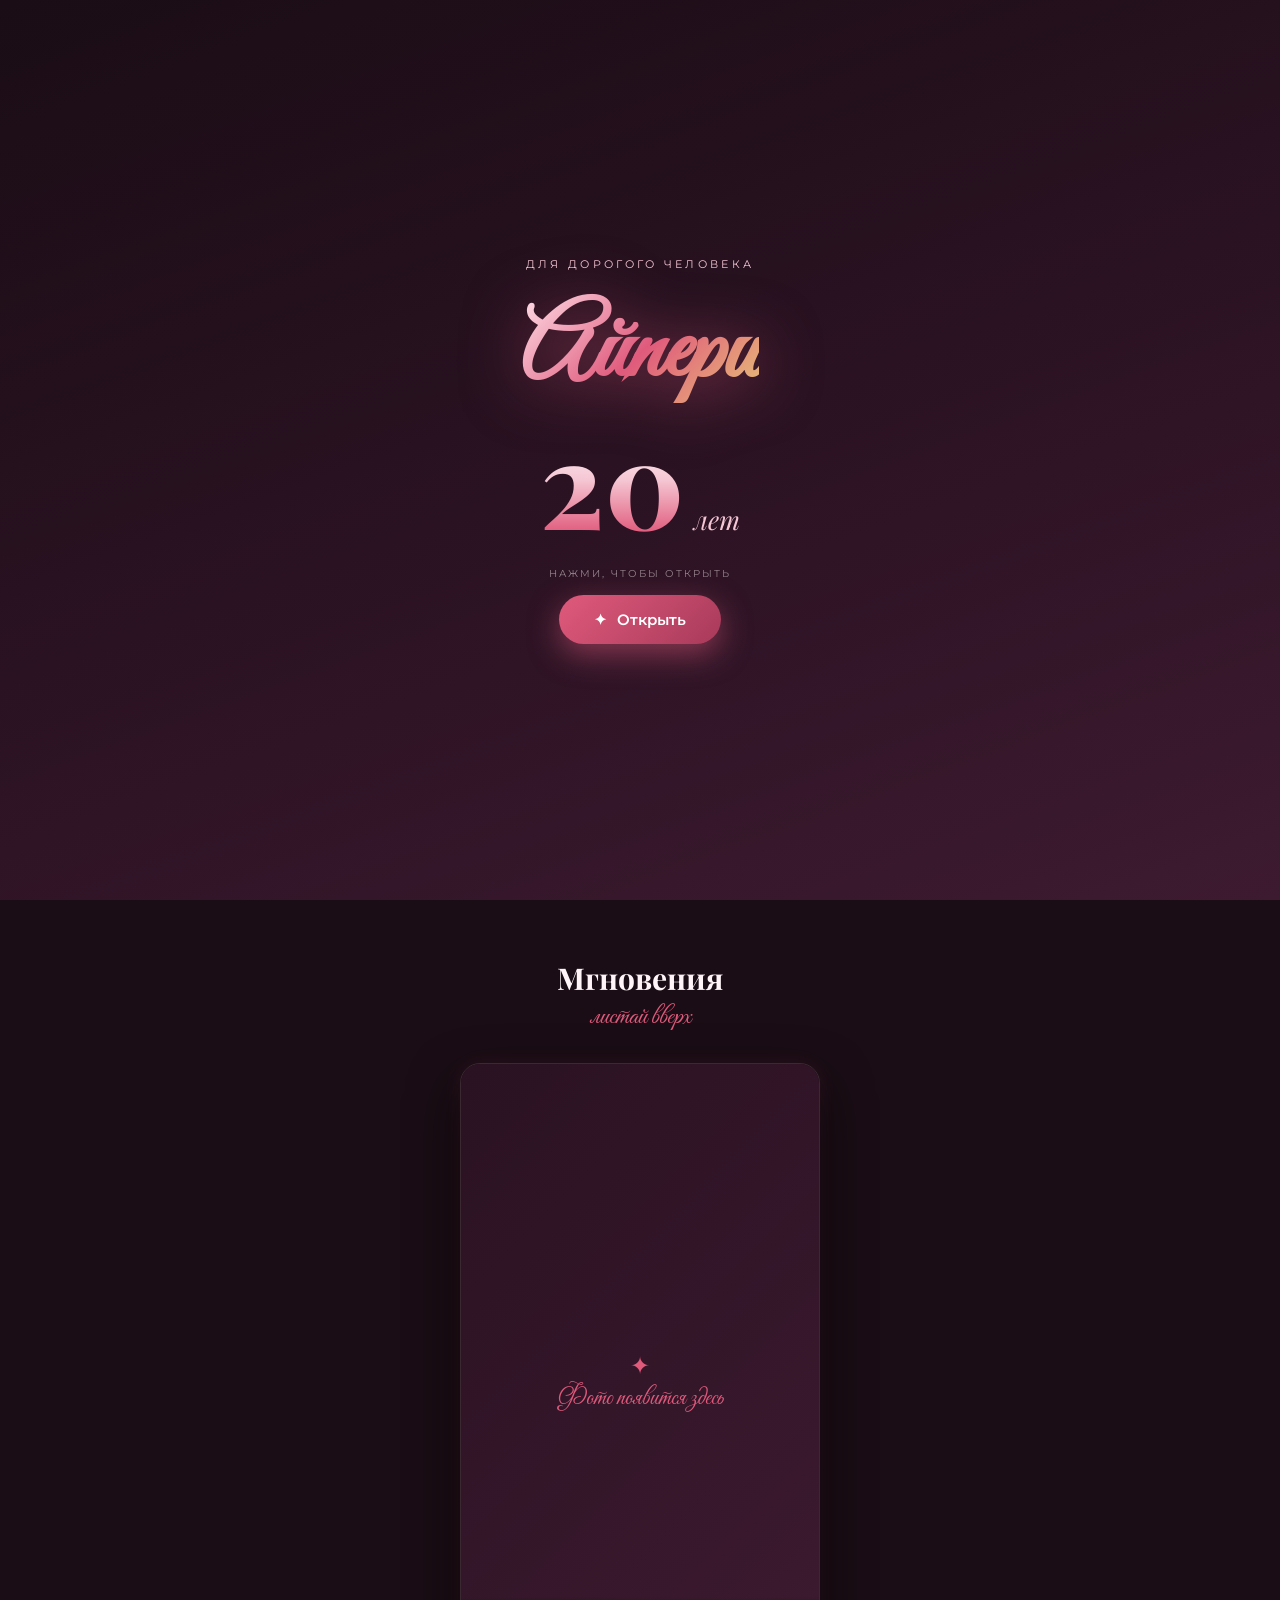
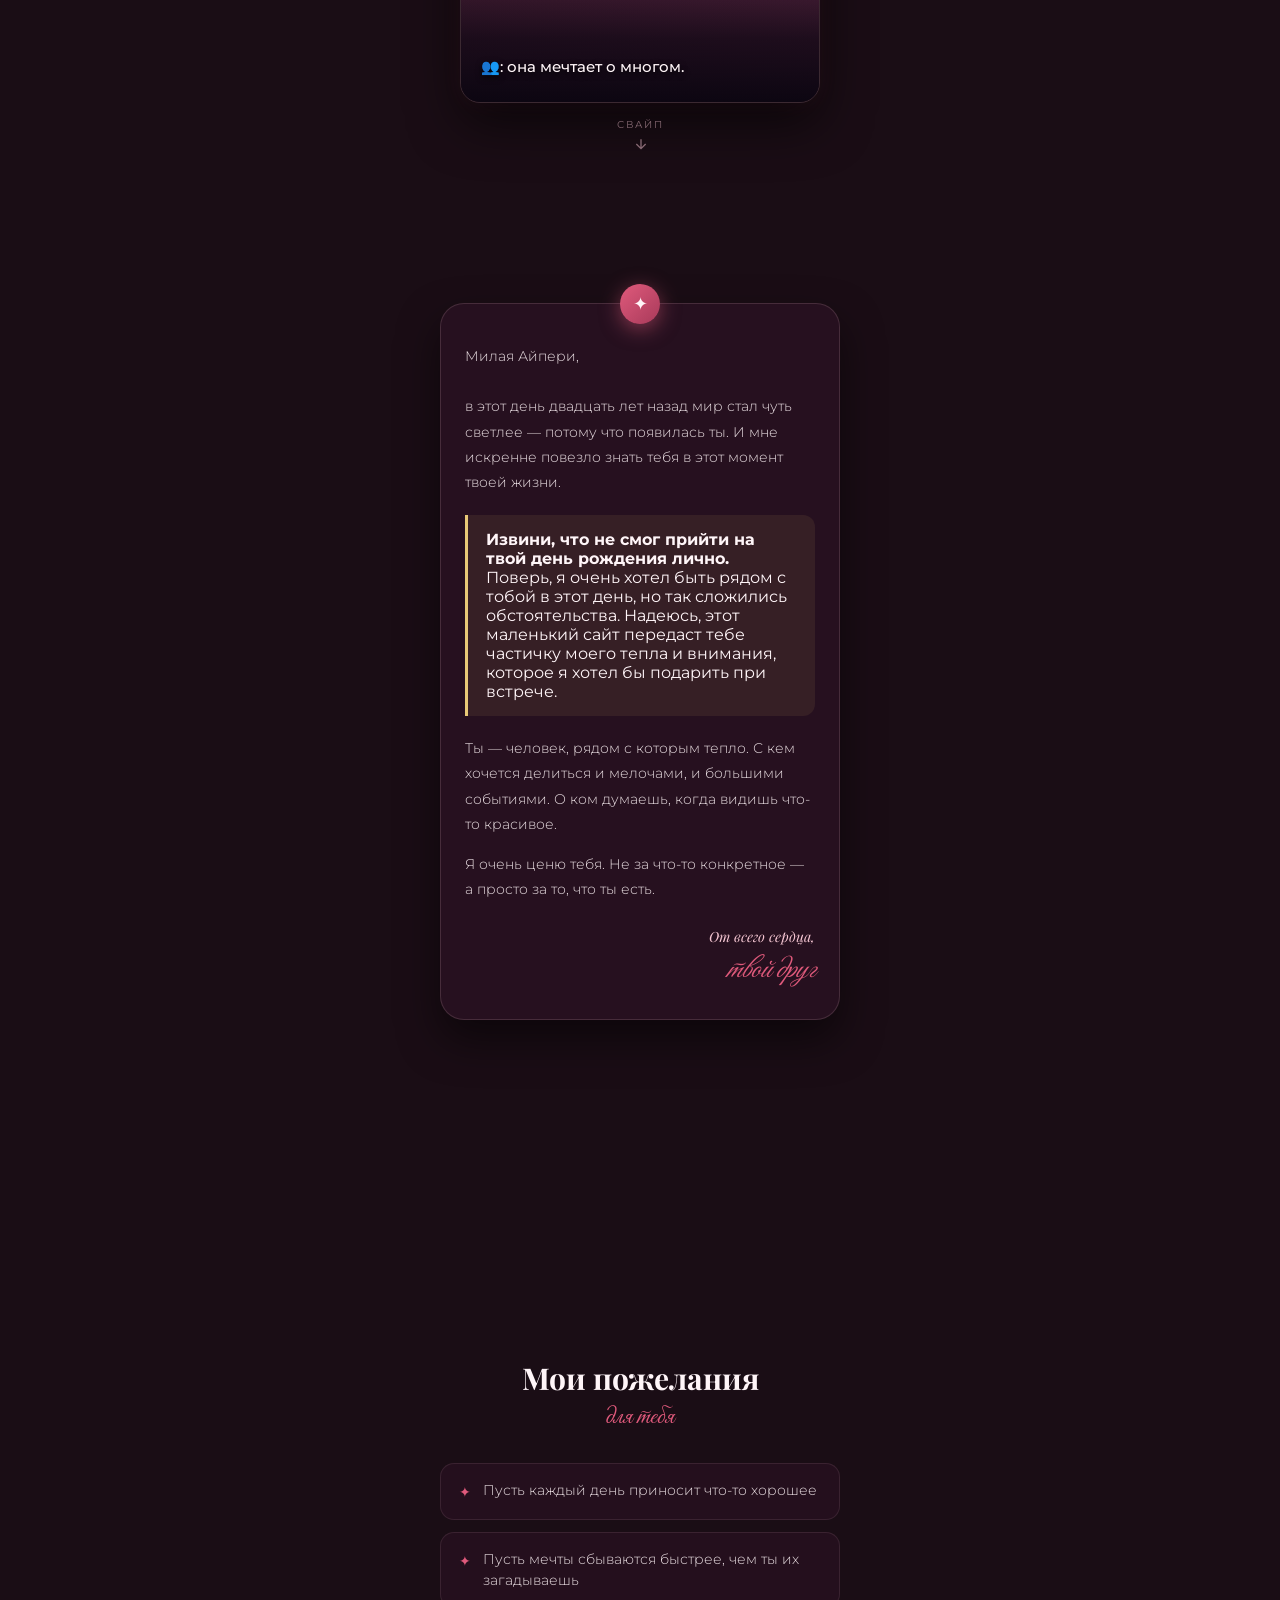
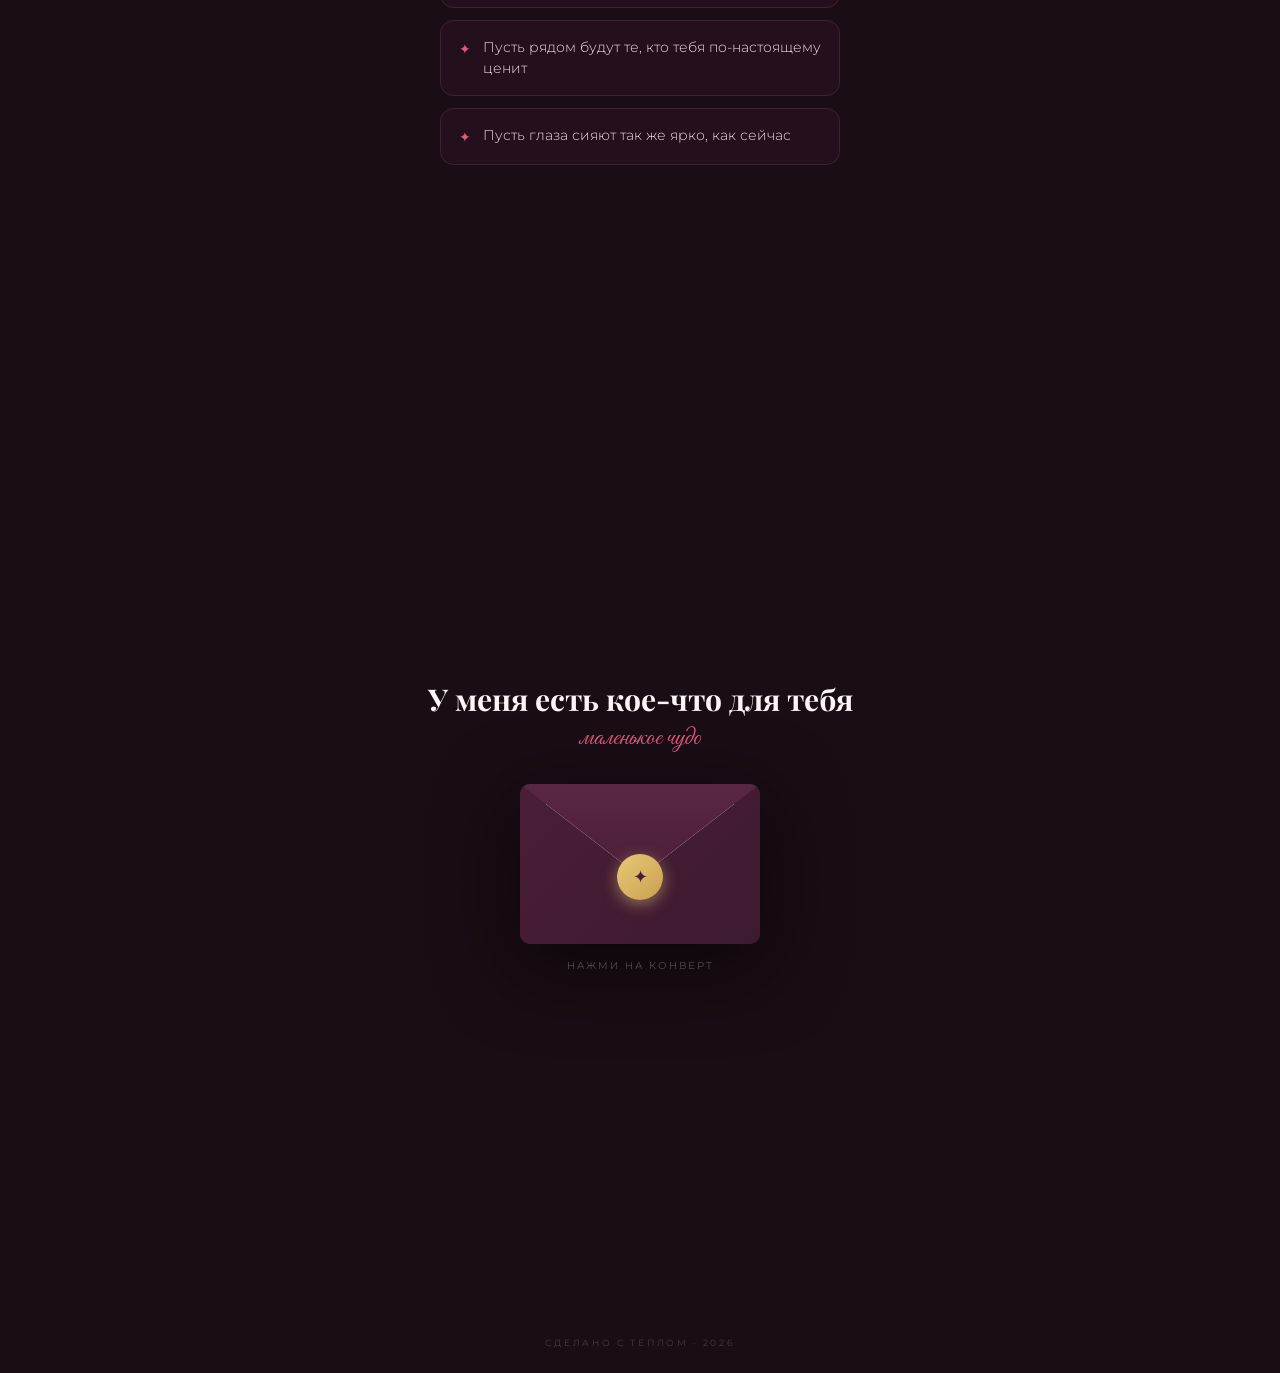
==== commit 8844ceb7: "Fix HTML structure and update content" ====
--- a/index.html
+++ b/index.html
@@ -76,53 +76,53 @@
         
         <!-- 1 -->
         <div class="reel-card">
-          <img src="1.jpg" alt="Момент 1" loading="lazy">
-          <div class="reel-overlay"><p class="reel-text"></p></div>
+          <img src="photos/1.jpg" alt="Момент 1" loading="lazy">
+          <div class="reel-overlay"><p class="reel-text">👥: она мечтает о многом.</p></div>
         </div>
         <!-- 2 -->
         <div class="reel-card">
-          <img src="2.jpg" alt="Момент 2" loading="lazy">
-          <div class="reel-overlay"><p class="reel-text"></p></div>
+          <img src="photos/2.jpg" alt="Момент 2" loading="lazy">
+          <div class="reel-overlay"><p class="reel-text">я буду уделять ей больше внимания.</p></div>
         </div>
         <!-- 3 -->
         <div class="reel-card">
-          <img src="3.jpg" alt="Момент 3" loading="lazy">
-          <div class="reel-overlay"><p class="reel-text"></p></div>
+          <img src="photos/3.jpg" alt="Момент 3" loading="lazy">
+          <div class="reel-overlay"><p class="reel-text">Твой текст здесь ✦</p></div>
         </div>
         <!-- 4 -->
         <div class="reel-card">
-          <img src="4.jpg" alt="Момент 4" loading="lazy">
-          <div class="reel-overlay"><p class="reel-text"></p></div>
+          <img src="photos/4.jpg" alt="Момент 4" loading="lazy">
+          <div class="reel-overlay"><p class="reel-text">Твой текст здесь ✦</p></div>
         </div>
         <!-- 5 -->
         <div class="reel-card">
-          <img src="5.jpg" alt="Момент 5" loading="lazy">
-          <div class="reel-overlay"><p class="reel-text"></p></div>
+          <img src="photos/5.jpg" alt="Момент 5" loading="lazy">
+          <div class="reel-overlay"><p class="reel-text">Твой текст здесь ✦</p></div>
         </div>
         <!-- 6 -->
         <div class="reel-card">
-          <img src="6.jpg" alt="Момент 6" loading="lazy">
-          <div class="reel-overlay"><p class="reel-text"></p></div>
+          <img src="photos/6.jpg" alt="Момент 6" loading="lazy">
+          <div class="reel-overlay"><p class="reel-text">Твой текст здесь ✦</p></div>
         </div>
         <!-- 7 -->
         <div class="reel-card">
-          <img src="7.jpg" alt="Момент 7" loading="lazy">
-          <div class="reel-overlay"><p class="reel-text"></p></div>
+          <img src="photos/7.jpg" alt="Момент 7" loading="lazy">
+          <div class="reel-overlay"><p class="reel-text">Твой текст здесь ✦</p></div>
         </div>
         <!-- 8 -->
         <div class="reel-card">
-          <img src="8.jpg" alt="Момент 8" loading="lazy">
-          <div class="reel-overlay"><p class="reel-text"></p></div>
+          <img src="photos/8.jpg" alt="Момент 8" loading="lazy">
+          <div class="reel-overlay"><p class="reel-text">Твой текст здесь ✦</p></div>
         </div>
         <!-- 9 -->
         <div class="reel-card">
-          <img src="9.jpg" alt="Момент 9" loading="lazy">
-          <div class="reel-overlay"><p class="reel-text"></p></div>
+          <img src="photos/9.jpg" alt="Момент 9" loading="lazy">
+          <div class="reel-overlay"><p class="reel-text">Твой текст здесь ✦</p></div>
         </div>
         <!-- 10 -->
         <div class="reel-card">
-          <img src="10.jpg" alt="Момент 10" loading="lazy">
-          <div class="reel-overlay"><p class="reel-text"></p></div>
+          <img src="photos/10.jpg" alt="Момент 10" loading="lazy">
+          <div class="reel-overlay"><p class="reel-text">Твой текст здесь ✦</p></div>
         </div>
 
       </div>
@@ -136,48 +136,38 @@
     </div>
   </section>
 
-  <!-- 3. ВИДЕО "Я ТЕБЯ ЛЮБЛЮ" -->
-  <section class="section video-section">
-    <h2 class="section-title anim-reveal">Кое-что важное</h2>
-    <p class="section-subtitle anim-reveal"></p>
-
-    <div class="video-wrapper anim-reveal">
-      <!-- Закинь видео в папку video/love.mp4, а превью в video/poster.jpg -->
-      <video id="loveVideo" class="love-video" src="yes.mp4" poster="IMG-20261027-WA0036.jpg" playsinline webkit-playsinline preload="metadata"></video>
+  <!-- 3. ПИСЬМО -->
+  <section class="section letter-section">
+    <div class="letter-card anim-reveal">
+      <div class="letter-icon">✦</div>
       
-      <div class="video-overlay" id="videoOverlay">
-        <div class="play-btn">
-          <svg viewBox="0 0 24 24" fill="currentColor"><path d="M8 5v14l11-7z"/></svg>
-        </div>
-        <p>нажми, чтобы включить</p>
-      </div>
-    </div>
-  </section>
-
-  <!-- 4. ПИСЬМО -->
-<section class="section letter-section">
-  <div class="letter-card anim-reveal">
-    <div class="letter-icon">✦</div>
-    
-    <p class="letter-text">
-      Милая Айпери,<br><br>
-      в этот день двадцать лет назад мир стал чуть светлее — потому что появилась ты.
-      И мне искренне повезло знать тебя в этот момент твоей жизни.
-    </p>
-
-
-    <p class="letter-text">
-      Ты — человек, рядом с которым тепло. С кем хочется делиться и мелочами,
-      и большими событиями. О ком думаешь, когда видишь что-то красивое.
-    </p>
-    <p class="letter-text">
-      Я очень ценю тебя. Не за что-то конкретное — а просто за то, что ты есть.
-    </p>
-    <p class="letter-sign">От всего сердца,<br><span class="signature">от Торогелди</span></p>
-  </div>
-</section>
-
-  <!-- 5. ПОЖЕЛАНИЯ -->
+      <p class="letter-text">
+        Милая Айпери,<br><br>
+        в этот день двадцать лет назад мир стал чуть светлее — потому что появилась ты.
+        И мне искренне повезло знать тебя в этот момент твоей жизни.
+      </p>
+
+      <!-- Блок с извинениями -->
+      <div class="letter-apology">
+        <p>
+          <strong>Извини, что не смог прийти на твой день рождения лично.</strong> 
+          Поверь, я очень хотел быть рядом с тобой в этот день, но так сложились обстоятельства. 
+          Надеюсь, этот маленький сайт передаст тебе частичку моего тепла и внимания, которое я хотел бы подарить при встрече.
+        </p>
+      </div>
+
+      <p class="letter-text">
+        Ты — человек, рядом с которым тепло. С кем хочется делиться и мелочами,
+        и большими событиями. О ком думаешь, когда видишь что-то красивое.
+      </p>
+      <p class="letter-text">
+        Я очень ценю тебя. Не за что-то конкретное — а просто за то, что ты есть.
+      </p>
+      <p class="letter-sign">От всего сердца,<br><span class="signature">твой друг</span></p>
+    </div>
+  </section>
+
+  <!-- 4. ПОЖЕЛАНИЯ -->
   <section class="section wishes-section">
     <h2 class="section-title anim-reveal">Мои пожелания</h2>
     <p class="section-subtitle anim-reveal">для тебя</p>
@@ -190,7 +180,7 @@
     </ul>
   </section>
 
-  <!-- 6. КОНВЕРТ И QR -->
+  <!-- 5. КОНВЕРТ И QR -->
   <section class="section envelope-section">
     <h2 class="section-title anim-reveal">У меня есть кое-что для тебя</h2>
     <p class="section-subtitle anim-reveal">маленькое чудо</p>
@@ -207,7 +197,7 @@
 
       <div class="qr-card" id="qrCard">
         <div class="qr-frame">
-          <img src="IMG-20261020-WA0033.jpg" alt="QR" class="qr-img" id="qrImg">
+          <img src="qr.png" alt="QR" class="qr-img" id="qrImg">
           <div class="qr-fallback" id="qrFallback"></div>
         </div>
         <p class="qr-caption">наведи камеру телефона</p>
--- a/style.css
+++ b/style.css
@@ -273,18 +273,8 @@
   100% { box-shadow: inset 0 0 25px rgba(232, 201, 119, 0.15); }
 }
 
-.letter-apology p {
-  font-size: 14px;
-  line-height: 1.7;
-  color: rgba(255, 245, 248, 0.95);
-  font-weight: 300;
-  margin: 0;
-}
-
-.letter-apology strong {
-  color: var(--gold); /* Выделяем извинение золотым цветом */
-  font-weight: 500;
-}
+
+
 
 /* ==========================================
    5. ПОЖЕЛАНИЯ
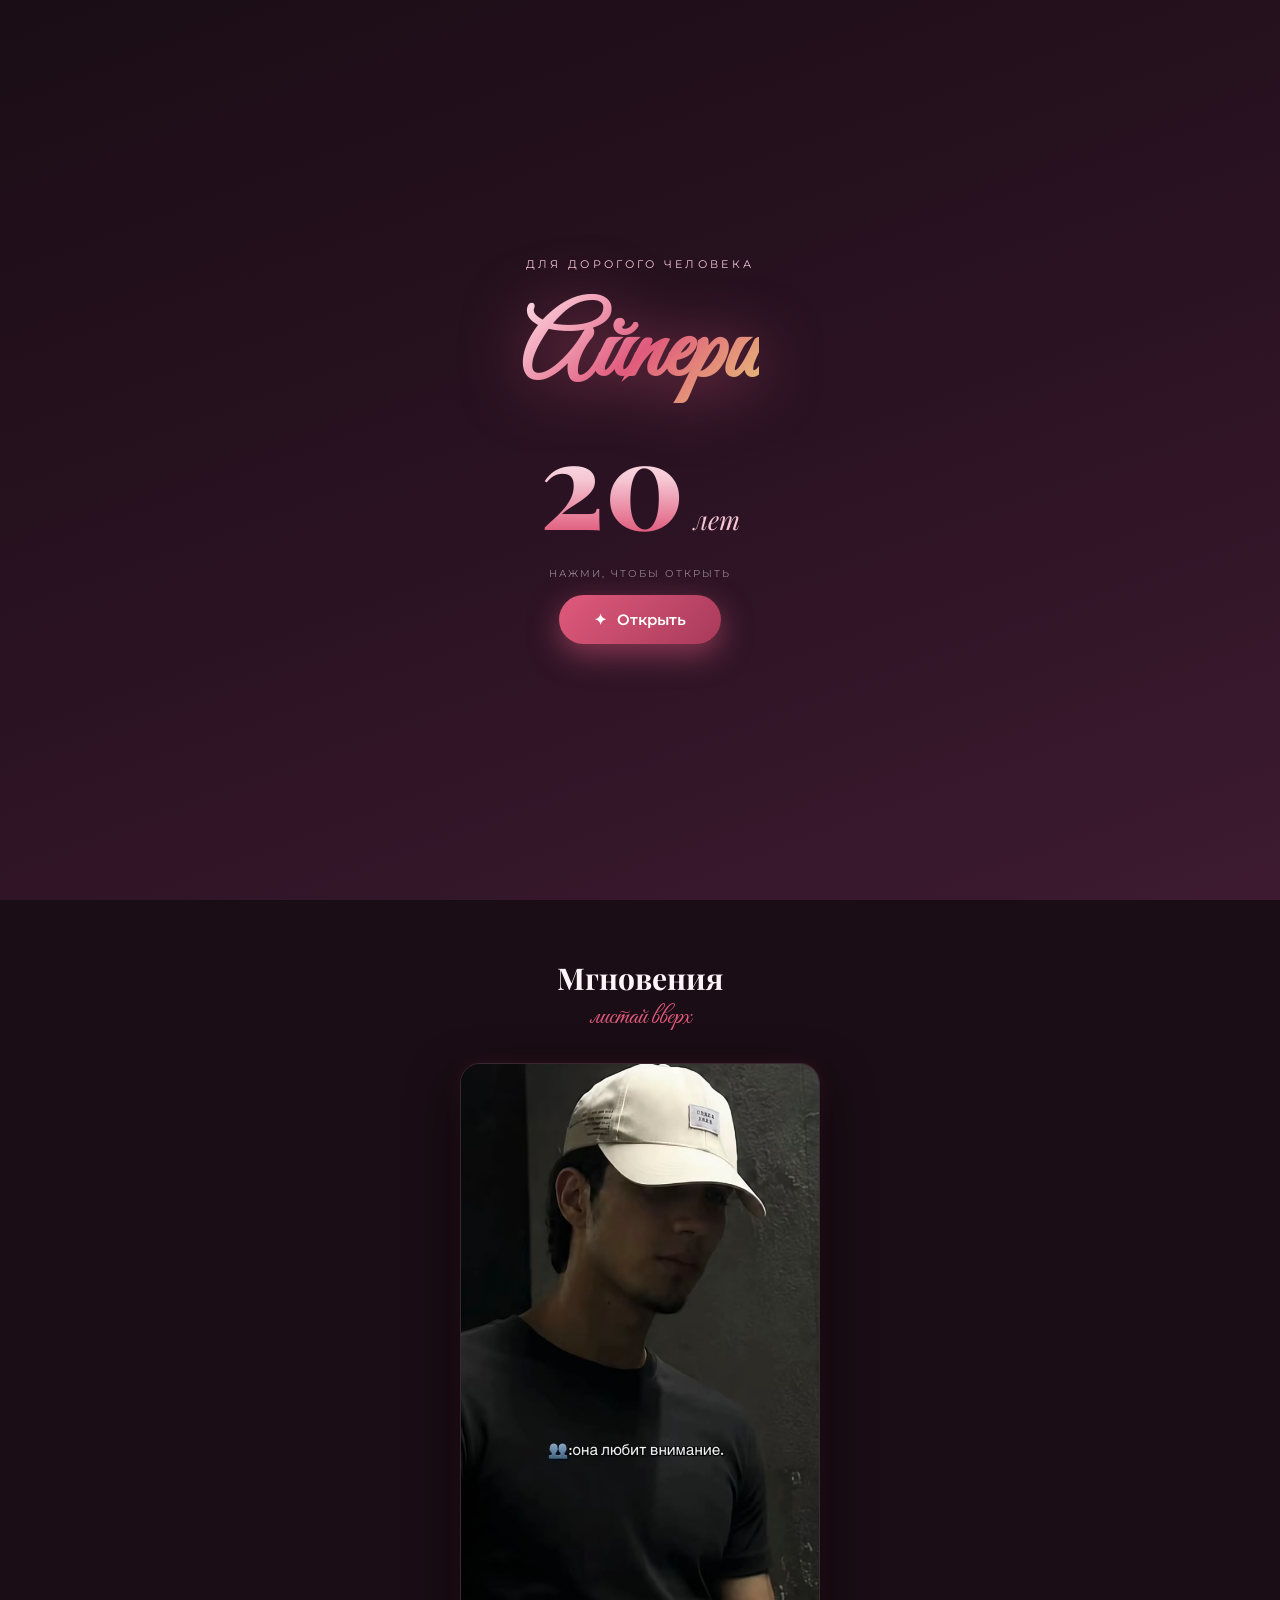
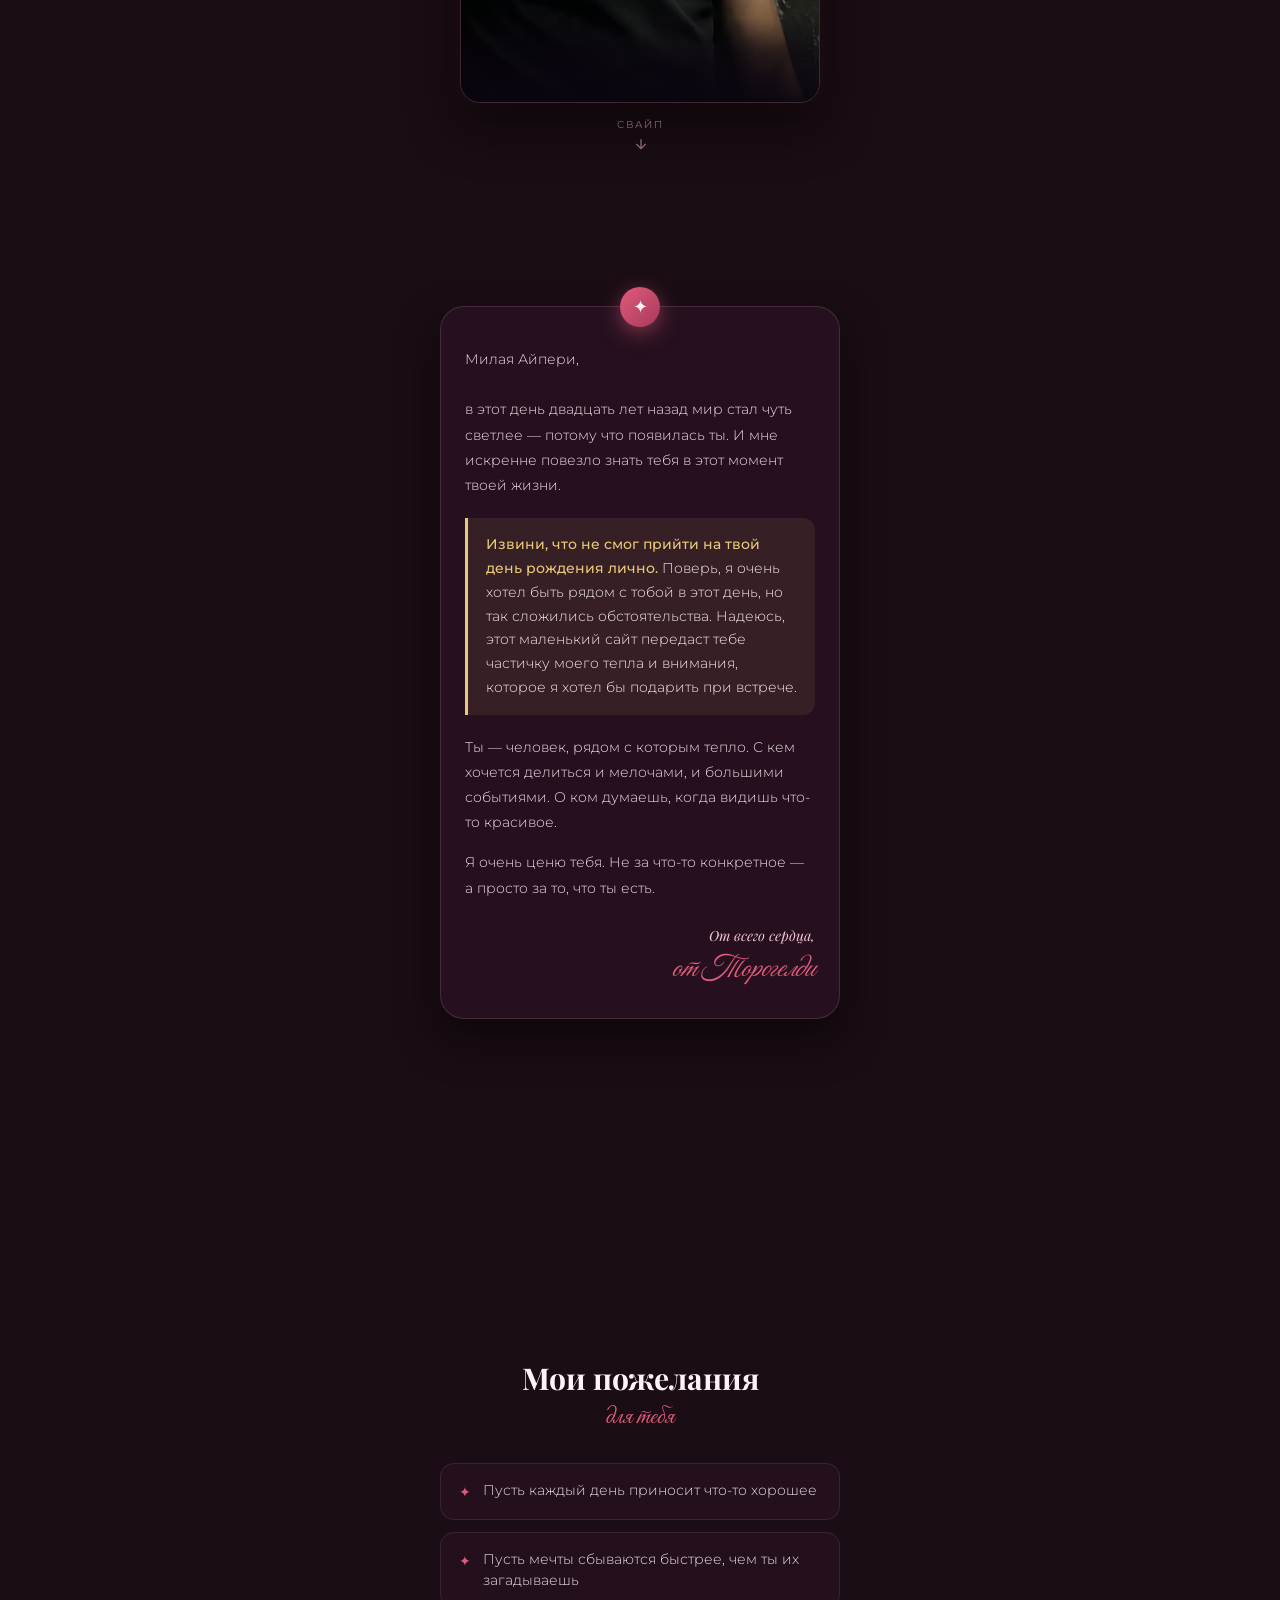
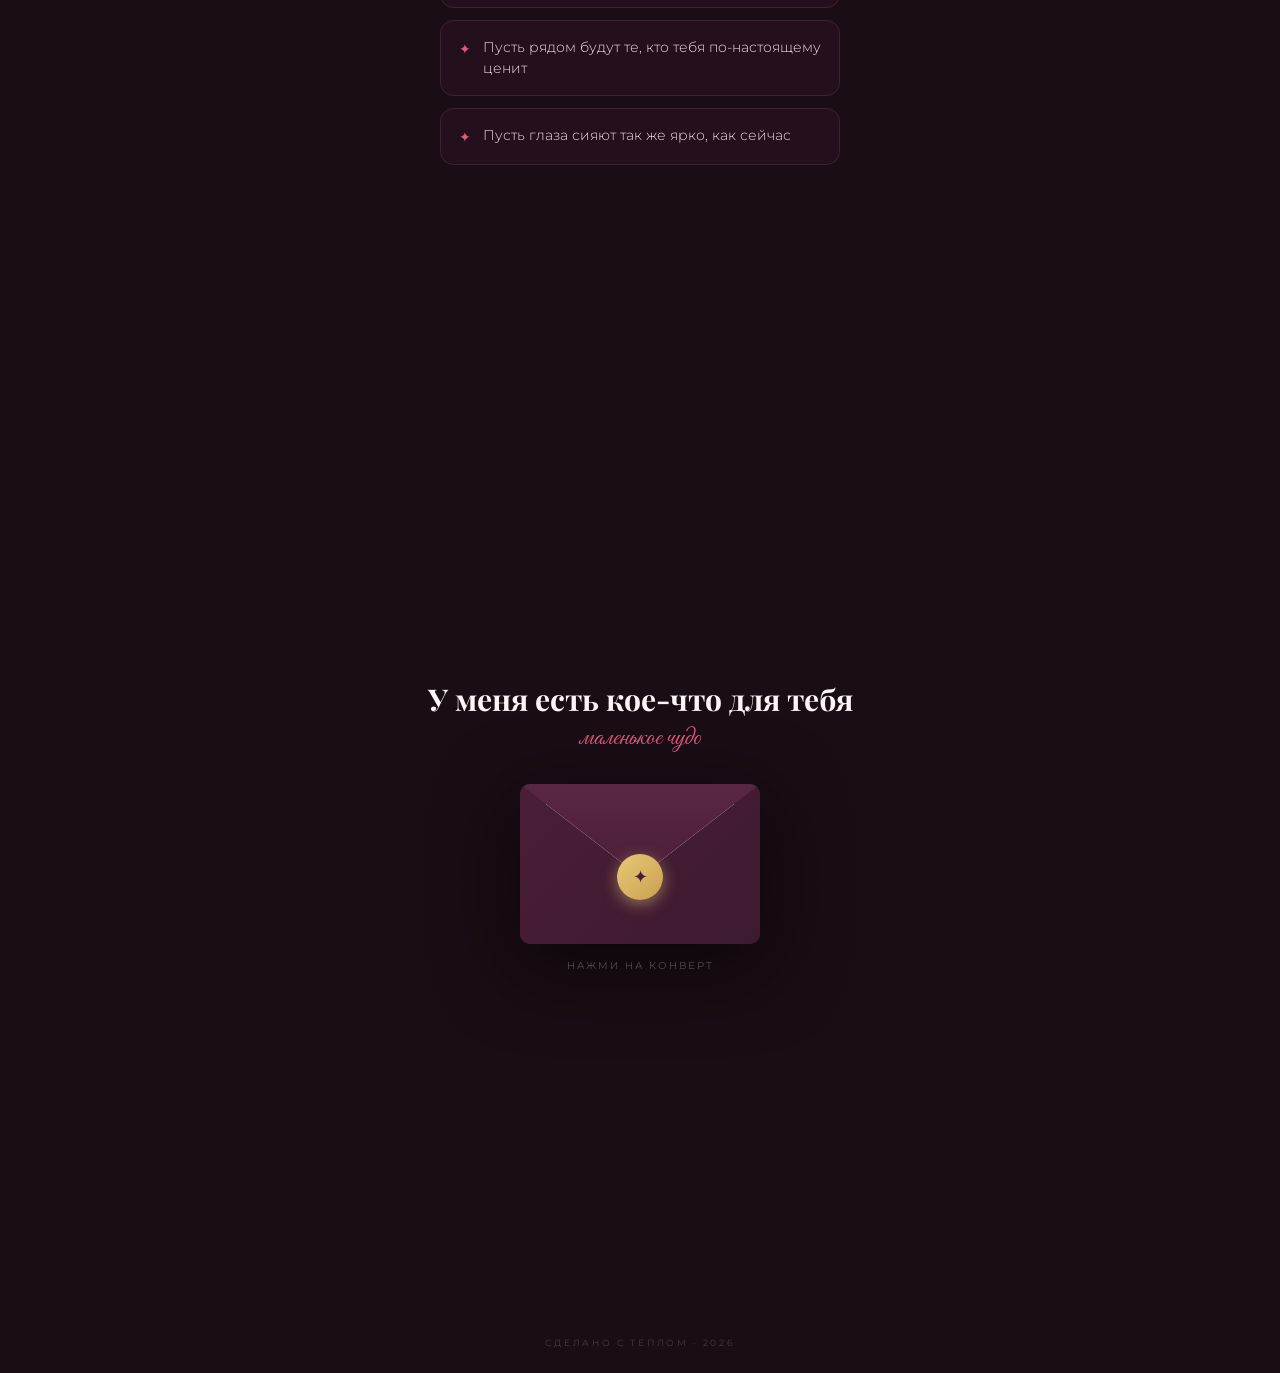
==== commit ba8c4726: "Fix HTML encoding issues and update image sources" ====
--- a/index.html
+++ b/index.html
@@ -76,53 +76,53 @@
         
         <!-- 1 -->
         <div class="reel-card">
-          <img src="photos/1.jpg" alt="Момент 1" loading="lazy">
-          <div class="reel-overlay"><p class="reel-text">👥: она мечтает о многом.</p></div>
+          <img src="1.jpg" alt="Момент 1" loading="lazy">
+          <div class="reel-overlay"><p class="reel-text"></p></div>
         </div>
         <!-- 2 -->
         <div class="reel-card">
-          <img src="photos/2.jpg" alt="Момент 2" loading="lazy">
-          <div class="reel-overlay"><p class="reel-text">я буду уделять ей больше внимания.</p></div>
+          <img src="2.jpg" alt="Момент 2" loading="lazy">
+          <div class="reel-overlay"><p class="reel-text"></p></div>
         </div>
         <!-- 3 -->
         <div class="reel-card">
-          <img src="photos/3.jpg" alt="Момент 3" loading="lazy">
-          <div class="reel-overlay"><p class="reel-text">Твой текст здесь ✦</p></div>
+          <img src="3.jpg" alt="Момент 3" loading="lazy">
+          <div class="reel-overlay"><p class="reel-text"></p></div>
         </div>
         <!-- 4 -->
         <div class="reel-card">
-          <img src="photos/4.jpg" alt="Момент 4" loading="lazy">
-          <div class="reel-overlay"><p class="reel-text">Твой текст здесь ✦</p></div>
+          <img src="4.jpg" alt="Момент 4" loading="lazy">
+          <div class="reel-overlay"><p class="reel-text"></p></div>
         </div>
         <!-- 5 -->
         <div class="reel-card">
-          <img src="photos/5.jpg" alt="Момент 5" loading="lazy">
-          <div class="reel-overlay"><p class="reel-text">Твой текст здесь ✦</p></div>
+          <img src="5.jpg" alt="Момент 5" loading="lazy">
+          <div class="reel-overlay"><p class="reel-text"></p></div>
         </div>
         <!-- 6 -->
         <div class="reel-card">
-          <img src="photos/6.jpg" alt="Момент 6" loading="lazy">
-          <div class="reel-overlay"><p class="reel-text">Твой текст здесь ✦</p></div>
+          <img src="6.jpg" alt="Момент 6" loading="lazy">
+          <div class="reel-overlay"><p class="reel-text"></p></div>
         </div>
         <!-- 7 -->
         <div class="reel-card">
-          <img src="photos/7.jpg" alt="Момент 7" loading="lazy">
-          <div class="reel-overlay"><p class="reel-text">Твой текст здесь ✦</p></div>
+          <img src="7.jpg" alt="Момент 7" loading="lazy">
+          <div class="reel-overlay"><p class="reel-text"></p></div>
         </div>
         <!-- 8 -->
         <div class="reel-card">
-          <img src="photos/8.jpg" alt="Момент 8" loading="lazy">
-          <div class="reel-overlay"><p class="reel-text">Твой текст здесь ✦</p></div>
+          <img src="8.jpg" alt="Момент 8" loading="lazy">
+          <div class="reel-overlay"><p class="reel-text"></p></div>
         </div>
         <!-- 9 -->
         <div class="reel-card">
-          <img src="photos/9.jpg" alt="Момент 9" loading="lazy">
-          <div class="reel-overlay"><p class="reel-text">Твой текст здесь ✦</p></div>
+          <img src="9.jpg" alt="Момент 9" loading="lazy">
+          <div class="reel-overlay"><p class="reel-text"></p></div>
         </div>
         <!-- 10 -->
         <div class="reel-card">
-          <img src="photos/10.jpg" alt="Момент 10" loading="lazy">
-          <div class="reel-overlay"><p class="reel-text">Твой текст здесь ✦</p></div>
+          <img src="10.jpg" alt="" loading="lazy">
+          <div class="reel-overlay"><p class="reel-text"></p></div>
         </div>
 
       </div>
@@ -163,7 +163,7 @@
       <p class="letter-text">
         Я очень ценю тебя. Не за что-то конкретное — а просто за то, что ты есть.
       </p>
-      <p class="letter-sign">От всего сердца,<br><span class="signature">твой друг</span></p>
+      <p class="letter-sign">От всего сердца,<br><span class="signature">от Торогелди</span></p>
     </div>
   </section>
 
@@ -197,7 +197,7 @@
 
       <div class="qr-card" id="qrCard">
         <div class="qr-frame">
-          <img src="qr.png" alt="QR" class="qr-img" id="qrImg">
+          <img src="IMG-20261020-WA0033.jpg" alt="QR" class="qr-img" id="qrImg">
           <div class="qr-fallback" id="qrFallback"></div>
         </div>
         <p class="qr-caption">наведи камеру телефона</p>
--- a/style.css
+++ b/style.css
@@ -152,7 +152,7 @@
 .reels-wrapper {
   width: 100%; 
   max-width: 360px; 
-  aspect-ratio: 9 / 16; /* Идеальные пропорции для твоих фото */
+  aspect-ratio: 9 / 16;
   max-height: 75dvh;
   border-radius: 20px; 
   overflow: hidden; 
@@ -197,50 +197,7 @@
 @keyframes bounceHint { 0%, 100% { transform: translateY(0); opacity: 0.5; } 50% { transform: translateY(6px); opacity: 1; } }
 
 /* ==========================================
-   3. ВИДЕО "Я ТЕБЯ ЛЮБЛЮ"
-   ========================================== */
-.video-section { align-items: center; text-align: center; }
-.video-wrapper {
-  position: relative;
-  width: 100%; 
-  max-width: 360px;
-  aspect-ratio: 9 / 16;
-  max-height: 75dvh;
-  border-radius: 20px;
-  overflow: hidden;
-  background: #000;
-  border: 1px solid rgba(245,198,211,0.2);
-  box-shadow: 0 25px 60px rgba(0,0,0,0.7), 0 0 30px rgba(224,90,124,0.15);
-  margin: 0 auto;
-}
-.love-video {
-  width: 100%; height: 100%; object-fit: cover; display: block;
-}
-.video-overlay {
-  position: absolute; inset: 0;
-  background: rgba(10,5,16,0.65);
-  display: flex; flex-direction: column; align-items: center; justify-content: center; gap: 15px;
-  cursor: pointer; transition: opacity 0.4s ease;
-}
-.video-overlay.hidden { opacity: 0; pointer-events: none; }
-.play-btn {
-  width: 70px; height: 70px; border-radius: 50%;
-  background: linear-gradient(135deg, #e05a7c, #a83a5a);
-  display: flex; align-items: center; justify-content: center;
-  color: white; box-shadow: 0 10px 30px rgba(224,90,124,0.5);
-  animation: pulsePlay 2s infinite;
-}
-.play-btn svg { width: 30px; height: 30px; margin-left: 4px; }
-@keyframes pulsePlay {
-  0%, 100% { transform: scale(1); }
-  50% { transform: scale(1.1); }
-}
-.video-overlay p {
-  font-size: 12px; letter-spacing: 0.1em; text-transform: uppercase; color: var(--blush);
-}
-
-/* ==========================================
-   4. ПИСЬМО
+   3. ПИСЬМО
    ========================================== */
 .letter-section { padding: 60px 20px; }
 .letter-card {
@@ -255,29 +212,32 @@
   font-size: 18px; box-shadow: 0 5px 20px rgba(224,90,124,0.5);
 }
 .letter-text { font-size: 14px; line-height: 1.8; color: rgba(255,245,248,0.9); margin-bottom: 15px; font-weight: 300; }
-.letter-sign { font-family: 'Playfair Display', serif; font-style: italic; color: var(--blush); margin-top: 25px; text-align: right; font-size: 14px; }
-.signature { font-family: 'Great Vibes', cursive; font-size: 30px; color: var(--rose); display: inline-block; margin-top: 5px; }
 
 /* Блок с извинениями */
 .letter-apology {
-  background: rgba(232, 201, 119, 0.08); /* Легкий золотистый фон */
-  border-left: 3px solid var(--gold);    /* Золотая полоска слева */
+  background: rgba(232, 201, 119, 0.08);
+  border-left: 3px solid var(--gold);
   padding: 15px 18px;
   margin: 20px 0;
   border-radius: 0 12px 12px 0;
   animation: apologyGlow 3s infinite alternate;
 }
-
 @keyframes apologyGlow {
   0% { box-shadow: inset 0 0 15px rgba(232, 201, 119, 0.05); }
   100% { box-shadow: inset 0 0 25px rgba(232, 201, 119, 0.15); }
 }
-
-
-
-
-/* ==========================================
-   5. ПОЖЕЛАНИЯ
+.letter-apology p {
+  font-size: 14px; line-height: 1.7; color: rgba(255, 245, 248, 0.95); font-weight: 300; margin: 0;
+}
+.letter-apology strong {
+  color: var(--gold); font-weight: 500;
+}
+
+.letter-sign { font-family: 'Playfair Display', serif; font-style: italic; color: var(--blush); margin-top: 25px; text-align: right; font-size: 14px; }
+.signature { font-family: 'Great Vibes', cursive; font-size: 30px; color: var(--rose); display: inline-block; margin-top: 5px; }
+
+/* ==========================================
+   4. ПОЖЕЛАНИЯ
    ========================================== */
 .wishes-section { align-items: center; }
 .wish-list { list-style: none; max-width: 400px; width: 100%; display: flex; flex-direction: column; gap: 12px; margin: 0 auto; }
@@ -289,7 +249,7 @@
 .wish-item span { color: var(--rose); font-size: 14px; margin-top: 2px; }
 
 /* ==========================================
-   6. КОНВЕРТ И QR
+   5. КОНВЕРТ И QR
    ========================================== */
 .envelope-section { align-items: center; text-align: center; }
 .envelope-wrap { display: flex; flex-direction: column; align-items: center; width: 100%; position: relative; }
@@ -426,7 +386,7 @@
 @media (max-height: 700px) {
   .section { padding: 50px 20px; }
   .hero-num { font-size: 100px; }
-  .reels-wrapper, .video-wrapper { max-height: 65dvh; }
+  .reels-wrapper { max-height: 65dvh; }
   .splash-name { font-size: 60px; }
   .splash-num { font-size: 80px; }
 }
